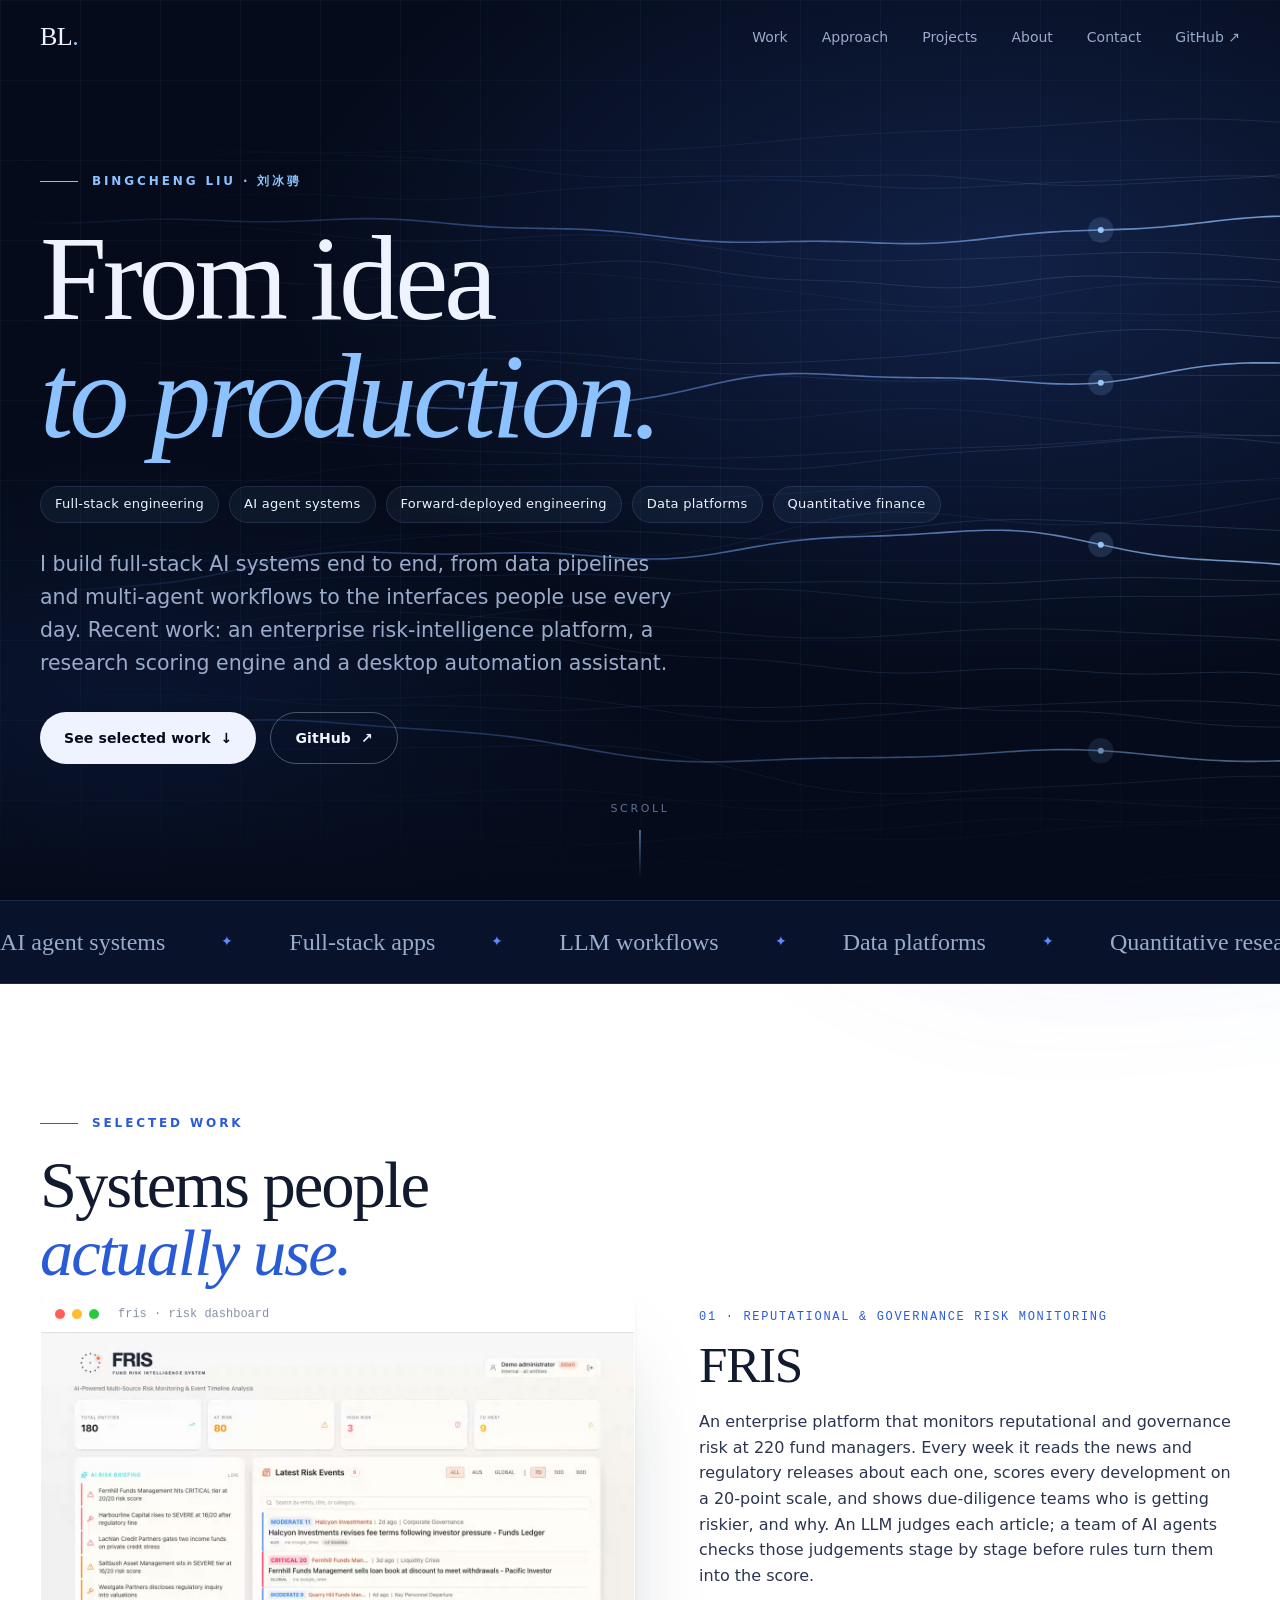
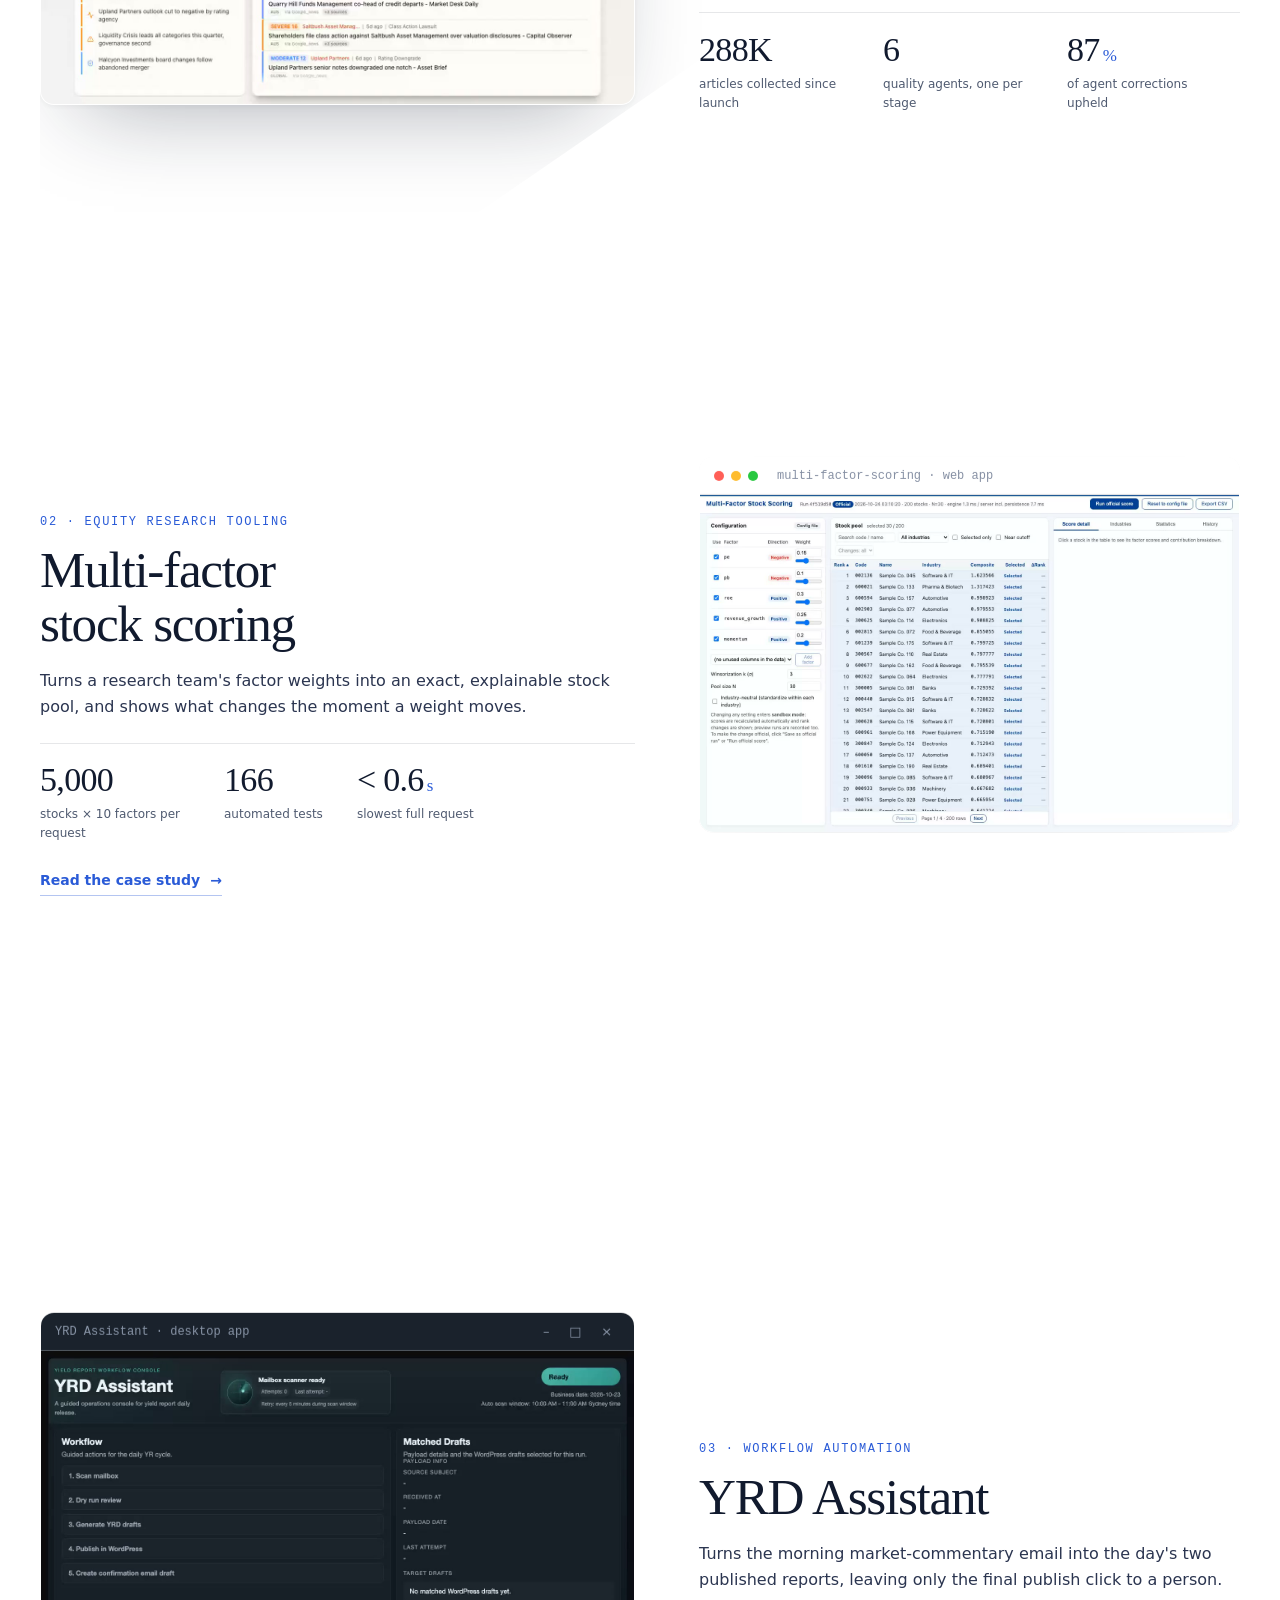
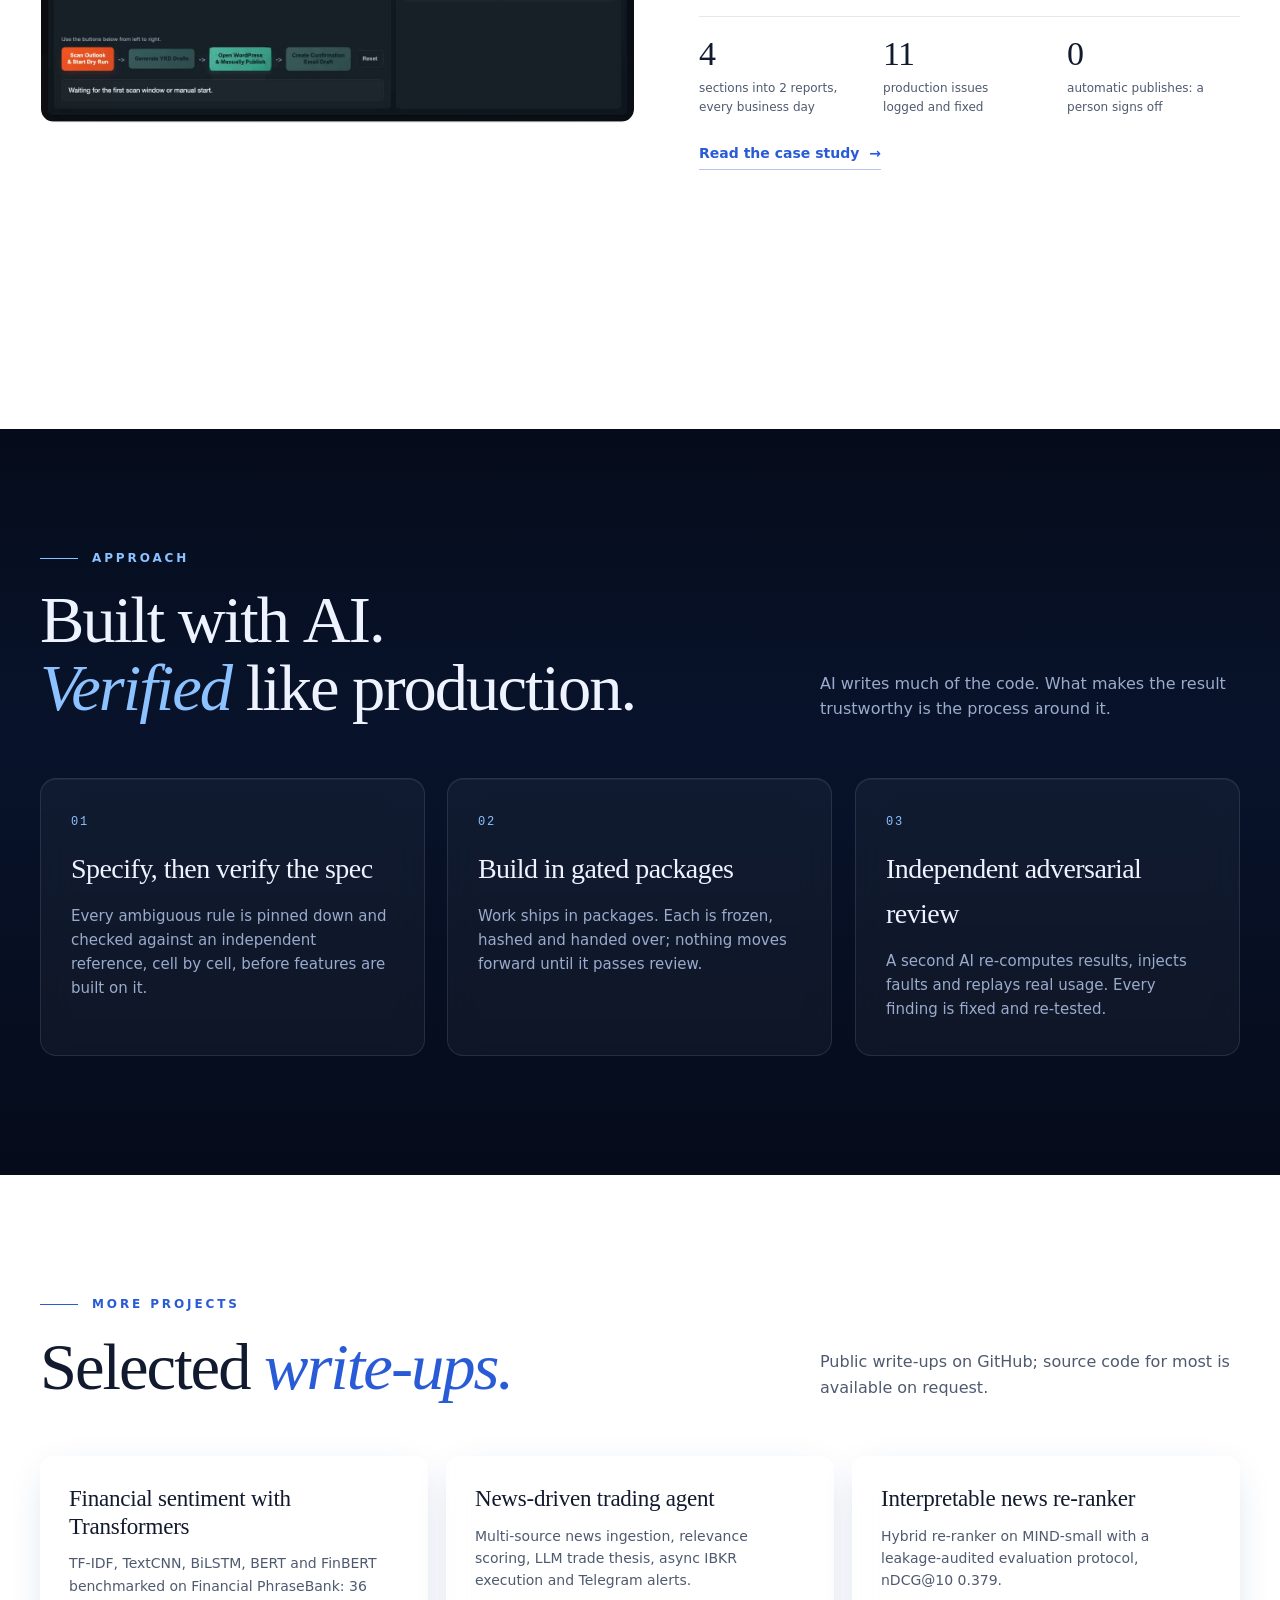
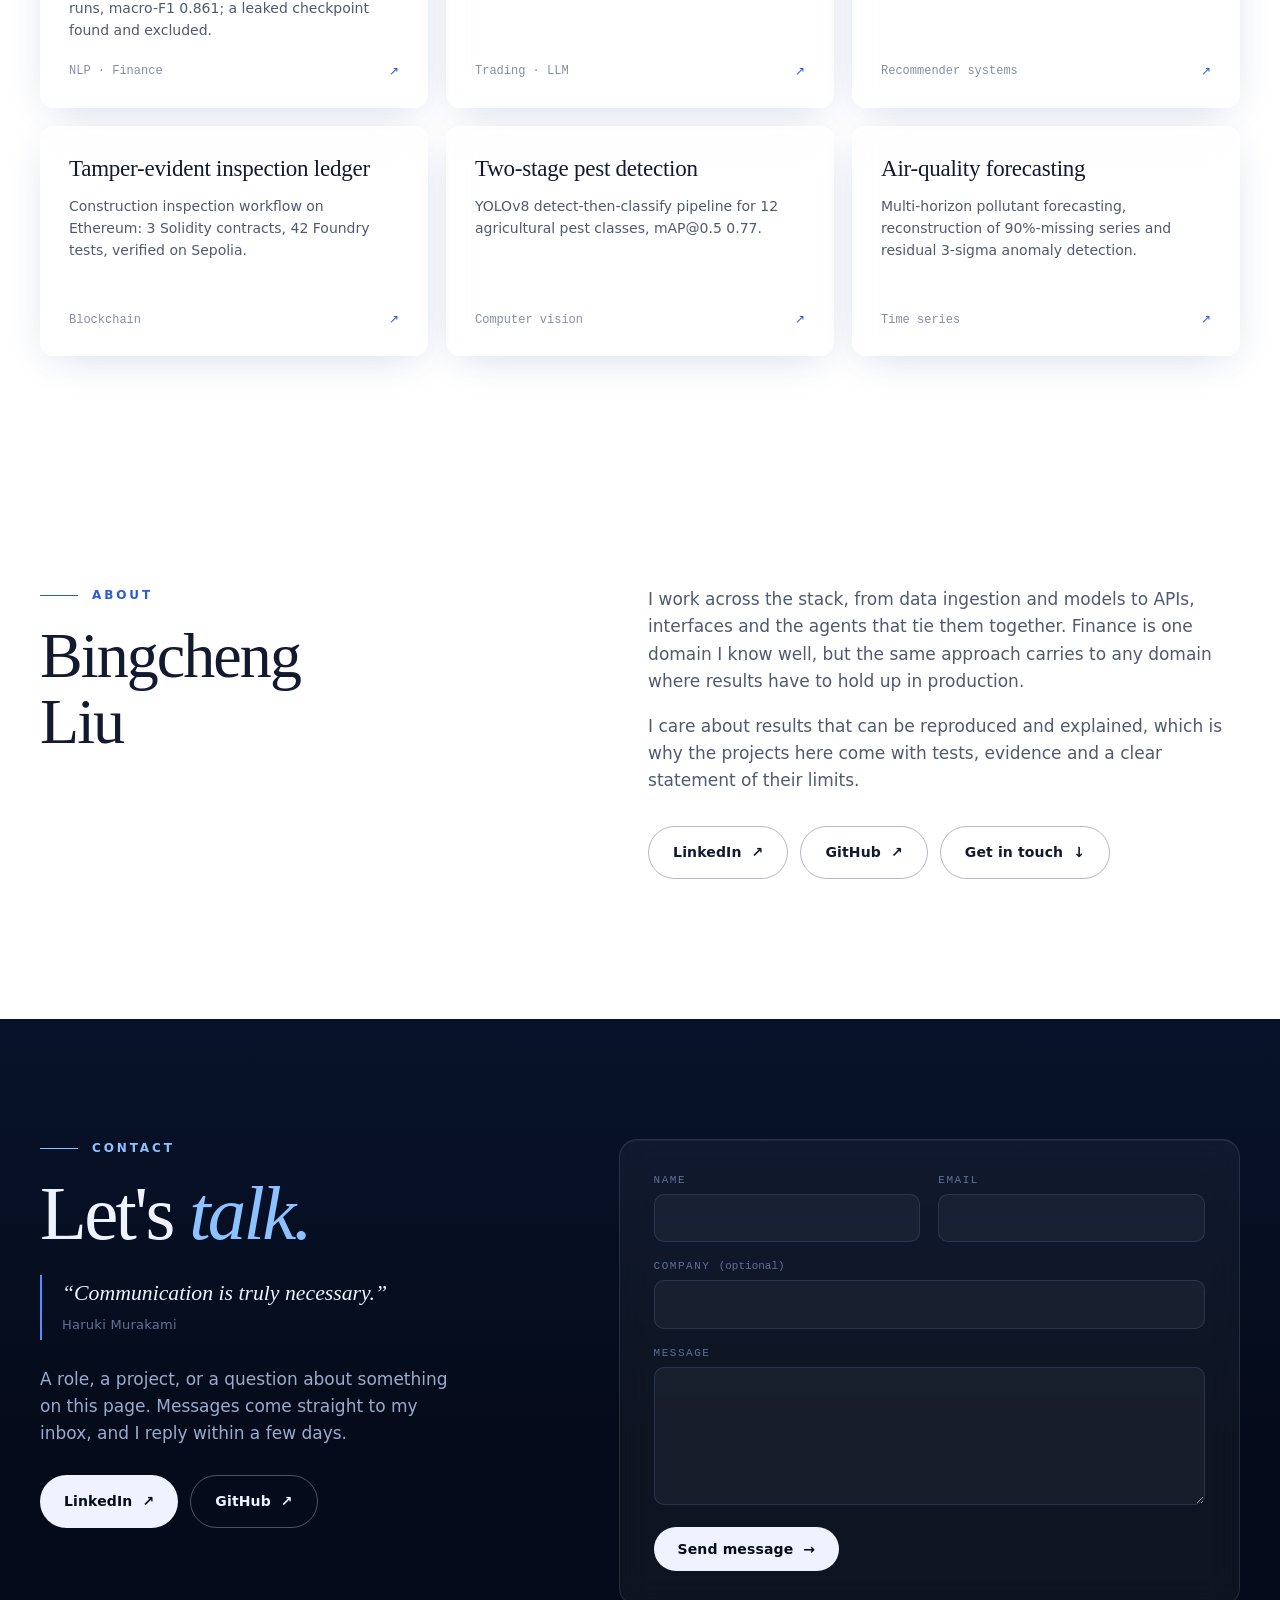
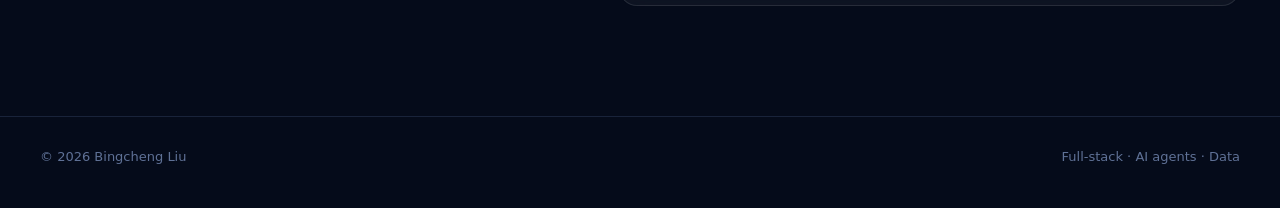
==== index.html @ 4f7b7498 "Quote: English only, attributed to Haruki Murakami" ====
<!doctype html>
<html lang="en">
<head>
<meta charset="utf-8">
<meta name="viewport" content="width=device-width,initial-scale=1">
<title>Bingcheng Liu — Full-stack AI & Agent Systems</title>
<meta name="description" content="Bingcheng Liu takes ideas to production: full-stack products, AI agent systems, data platforms and quantitative tools. Selected work, with real product walkthroughs.">
<link rel="icon" href="/favicon.svg" type="image/svg+xml">
<meta name="theme-color" content="#050b1a">
<meta property="og:title" content="Bingcheng Liu — Full-stack AI & Agent Systems">
<meta property="og:description" content="Full-stack, AI agent and data projects taken to production, with real product walkthroughs.">
<meta property="og:image" content="/assets/multifactor/poster.jpg?v=2">
<link rel="stylesheet" href="/assets/site.css?v=20261025a">
</head>
<body>
<a class="skip" href="#main">Skip to content</a>

<header class="nav theme-dark" id="nav">
  <div class="nav-in">
    <a class="brand" href="/" aria-label="Bingcheng Liu home">BL<span>.</span></a>
    <nav class="nav-links" aria-label="Main navigation">
      <a href="#work">Work</a>
      <a href="#approach" class="hide-s">Approach</a>
      <a href="#more">Projects</a>
      <a href="#about" class="hide-s">About</a>
      <a href="#contact">Contact</a>
      <a href="https://github.com/bensonliu-sudo" class="hide-s">GitHub ↗</a>
    </nav>
  </div>
</header>

<main id="main">
  <section class="hero theme-dark" aria-labelledby="hero-title">
    <canvas id="flow" aria-hidden="true"></canvas>
    <div class="hero-in">
      <div class="eyebrow">Bingcheng Liu · 刘冰骋</div>
      <h1 id="hero-title"><span class="w" style="animation-delay:.05s">From</span> <span class="w" style="animation-delay:.17s">idea</span><br><span class="w accent" style="animation-delay:.32s">to</span> <span class="w accent" style="animation-delay:.44s">production.</span></h1>
      <ul class="roles" aria-label="Focus areas"><li>Full-stack engineering</li><li>AI agent systems</li><li>Forward-deployed engineering</li><li>Data platforms</li><li>Quantitative finance</li></ul>
      <p class="lede">I build full-stack AI systems end to end, from data pipelines and multi-agent workflows to the interfaces people use every day. Recent work: an enterprise risk-intelligence platform, a research scoring engine and a desktop automation assistant.</p>
      <div class="cta">
        <a class="btn solid" href="#work">See selected work <span aria-hidden="true">↓</span></a>
        <a class="btn ghost" href="https://github.com/bensonliu-sudo">GitHub <span aria-hidden="true">↗</span></a>
      </div>
    </div>
    <div class="scroll-cue" aria-hidden="true">Scroll<i></i></div>
  </section>

  <div class="marquee theme-dark" aria-hidden="true"><div class="marquee-track">
    <span>AI agent systems</span><span>Full-stack apps</span><span>LLM workflows</span><span>Data platforms</span><span>Quantitative research</span><span>Trading systems</span><span>Python · FastAPI · SQL</span><span>Machine learning & NLP</span><span>Computer vision</span><span>Smart contracts</span>
    <span>AI agent systems</span><span>Full-stack apps</span><span>LLM workflows</span><span>Data platforms</span><span>Quantitative research</span><span>Trading systems</span><span>Python · FastAPI · SQL</span><span>Machine learning & NLP</span><span>Computer vision</span><span>Smart contracts</span>
  </div></div>

  <section id="work" aria-labelledby="work-title">
    <div class="wrap">
      <div class="sec-head">
        <div class="rv"><div class="eyebrow">Selected work</div><h2 id="work-title">Systems people<br><em>actually use.</em></h2></div>
      </div>

      <div class="prows">
        <article class="prow">
          <a class="frame rv" href="/work/fris" aria-label="FRIS case study">
            <div class="frame-bar" aria-hidden="true"><i></i><i></i><i></i><span>fris · risk dashboard</span></div>
            <video data-auto src="/assets/fris/demo.mp4?v=2" poster="/assets/fris/poster.jpg?v=2" muted loop playsinline preload="auto" aria-label="Screen recording of the FRIS risk intelligence platform on synthetic data"></video>
          </a>
          <div class="proj">
            <div class="proj-num rv">01 · REPUTATIONAL &amp; GOVERNANCE RISK MONITORING</div>
            <h3 class="rv d1">FRIS</h3>
            <p class="lead rv d2">An enterprise platform that monitors reputational and governance risk at 220 fund managers. Every week it reads the news and regulatory releases about each one, scores every development on a 20-point scale, and shows due-diligence teams who is getting riskier, and why. An LLM judges each article; a team of AI agents checks those judgements stage by stage before rules turn them into the score.</p>
            <div class="mini rv d2">
              <div><b>288K</b><span>articles collected since launch</span></div>
              <div><b data-count="6">6</b><span>quality agents, one per stage</span></div>
              <div><b>87<small>%</small></b><span>of agent corrections upheld</span></div>
            </div>
            <div class="tags rv d3"><span class="tag">Multi-agent</span><span class="tag">LangGraph</span><span class="tag">Python</span><span class="tag">FastAPI</span><span class="tag">PostgreSQL</span><span class="tag">Next.js</span></div>
            <a class="more-link rv d4" href="/work/fris">Read the case study <span aria-hidden="true">→</span></a>
          </div>
        </article>

        <article class="prow flip">
          <a class="frame rv" href="/work/multifactor-scoring" aria-label="Multi-factor stock scoring case study">
            <div class="frame-bar" aria-hidden="true"><i></i><i></i><i></i><span>multi-factor-scoring · web app</span></div>
            <video data-auto src="/assets/multifactor/demo.mp4?v=2" poster="/assets/multifactor/poster.jpg?v=2" muted loop playsinline preload="auto" aria-label="Screen recording of the multi-factor scoring tool"></video>
          </a>
          <div class="proj">
            <div class="proj-num rv">02 · EQUITY RESEARCH TOOLING</div>
            <h3 class="rv d1">Multi-factor<br>stock scoring</h3>
            <p class="lead rv d2">Turns a research team's factor weights into an exact, explainable stock pool, and shows what changes the moment a weight moves.</p>
            <div class="mini rv d2">
              <div><b data-count="5000" data-sep="1">5,000</b><span>stocks × 10 factors per request</span></div>
              <div><b data-count="166">166</b><span>automated tests</span></div>
              <div><b>&lt; 0.6<small>s</small></b><span>slowest full request</span></div>
            </div>
            <div class="tags rv d3"><span class="tag">Python</span><span class="tag">FastAPI</span><span class="tag">NumPy</span><span class="tag">SQLite</span><span class="tag">Vanilla JS</span></div>
            <a class="more-link rv d4" href="/work/multifactor-scoring">Read the case study <span aria-hidden="true">→</span></a>
          </div>
        </article>

        <article class="prow">
          <a class="frame win rv" href="/work/yrd-assistant" aria-label="YRD Assistant case study">
            <div class="frame-bar" aria-hidden="true"><span>YRD Assistant · desktop app</span><em>– □ ×</em></div>
            <video data-auto src="/assets/yrd/demo.mp4?v=2" poster="/assets/yrd/poster.jpg?v=2" muted loop playsinline preload="auto" aria-label="Screen recording of the YRD Assistant desktop app"></video>
          </a>
          <div class="proj">
            <div class="proj-num rv">03 · WORKFLOW AUTOMATION</div>
            <h3 class="rv d1">YRD Assistant</h3>
            <p class="lead rv d2">Turns the morning market-commentary email into the day's two published reports, leaving only the final publish click to a person.</p>
            <div class="mini rv d2">
              <div><b data-count="4">4</b><span>sections into 2 reports, every business day</span></div>
              <div><b data-count="11">11</b><span>production issues logged and fixed</span></div>
              <div><b data-count="0">0</b><span>automatic publishes: a person signs off</span></div>
            </div>
            <div class="tags rv d3"><span class="tag">Node.js</span><span class="tag">Electron</span><span class="tag">Python</span><span class="tag">Outlook COM</span><span class="tag">WordPress REST</span></div>
            <a class="more-link rv d4" href="/work/yrd-assistant">Read the case study <span aria-hidden="true">→</span></a>
          </div>
        </article>
      </div>
    </div>
  </section>

  <section id="approach" class="theme-dark" aria-labelledby="approach-title">
    <div class="wrap">
      <div class="sec-head">
        <div class="rv"><div class="eyebrow">Approach</div><h2 id="approach-title">Built with AI.<br><em>Verified</em> like production.</h2></div>
        <p class="rv d1">AI writes much of the code. What makes the result trustworthy is the process around it.</p>
      </div>
      <div class="steps">
        <article class="step rv"><div class="n">01</div><h3>Specify, then verify the spec</h3><p>Every ambiguous rule is pinned down and checked against an independent reference, cell by cell, before features are built on it.</p></article>
        <article class="step rv d1"><div class="n">02</div><h3>Build in gated packages</h3><p>Work ships in packages. Each is frozen, hashed and handed over; nothing moves forward until it passes review.</p></article>
        <article class="step rv d2"><div class="n">03</div><h3>Independent adversarial review</h3><p>A second AI re-computes results, injects faults and replays real usage. Every finding is fixed and re-tested.</p></article>
      </div>
    </div>
  </section>

  <section id="more" aria-labelledby="more-title">
    <div class="wrap">
      <div class="sec-head">
        <div class="rv"><div class="eyebrow">More projects</div><h2 id="more-title">Selected <em>write-ups.</em></h2></div>
        <p class="rv d1">Public write-ups on GitHub; source code for most is available on request.</p>
      </div>
      <div class="grid">
        <a class="card rv" href="https://github.com/bensonliu-sudo/financial-sentiment-transformers"><div><h3>Financial sentiment with Transformers</h3><p>TF-IDF, TextCNN, BiLSTM, BERT and FinBERT benchmarked on Financial PhraseBank: 36 runs, macro-F1 0.861; a leaked checkpoint found and excluded.</p></div><div class="meta"><span>NLP · Finance</span><i aria-hidden="true">↗</i></div></a>
        <a class="card rv d1" href="https://github.com/bensonliu-sudo/ai-automated-trading-system"><div><h3>News-driven trading agent</h3><p>Multi-source news ingestion, relevance scoring, LLM trade thesis, async IBKR execution and Telegram alerts.</p></div><div class="meta"><span>Trading · LLM</span><i aria-hidden="true">↗</i></div></a>
        <a class="card rv d2" href="https://github.com/bensonliu-sudo/news-recommender-mind"><div><h3>Interpretable news re-ranker</h3><p>Hybrid re-ranker on MIND-small with a leakage-audited evaluation protocol, nDCG@10 0.379.</p></div><div class="meta"><span>Recommender systems</span><i aria-hidden="true">↗</i></div></a>
        <a class="card rv" href="https://github.com/bensonliu-sudo/construction-inspection-ledger"><div><h3>Tamper-evident inspection ledger</h3><p>Construction inspection workflow on Ethereum: 3 Solidity contracts, 42 Foundry tests, verified on Sepolia.</p></div><div class="meta"><span>Blockchain</span><i aria-hidden="true">↗</i></div></a>
        <a class="card rv d1" href="https://github.com/bensonliu-sudo/pest-detection-yolov8"><div><h3>Two-stage pest detection</h3><p>YOLOv8 detect-then-classify pipeline for 12 agricultural pest classes, mAP@0.5 0.77.</p></div><div class="meta"><span>Computer vision</span><i aria-hidden="true">↗</i></div></a>
        <a class="card rv d2" href="https://github.com/bensonliu-sudo/air-quality-forecasting"><div><h3>Air-quality forecasting</h3><p>Multi-horizon pollutant forecasting, reconstruction of 90%-missing series and residual 3-sigma anomaly detection.</p></div><div class="meta"><span>Time series</span><i aria-hidden="true">↗</i></div></a>
      </div>
    </div>
  </section>

  <section id="about" aria-labelledby="about-title">
    <div class="wrap about">
      <div class="rv"><div class="eyebrow">About</div><h2 id="about-title">Bingcheng<br>Liu</h2></div>
      <div class="rv d1">
        <p>I work across the stack, from data ingestion and models to APIs, interfaces and the agents that tie them together. Finance is one domain I know well, but the same approach carries to any domain where results have to hold up in production.</p>
        <p>I care about results that can be reproduced and explained, which is why the projects here come with tests, evidence and a clear statement of their limits.</p>
        <div class="actions"><a class="btn ghost" href="https://www.linkedin.com/in/bingcheng-liu-930a29385">LinkedIn <span aria-hidden="true">↗</span></a><a class="btn ghost" href="https://github.com/bensonliu-sudo">GitHub <span aria-hidden="true">↗</span></a><a class="btn ghost" href="#contact">Get in touch <span aria-hidden="true">↓</span></a></div>
      </div>
    </div>
  </section>

  <section id="contact" class="theme-dark" aria-labelledby="contact-title">
    <div class="wrap contact">
      <div class="rv">
        <div class="eyebrow">Contact</div>
        <h2 id="contact-title">Let's <em>talk.</em></h2>
        <figure class="quote">
          <blockquote><p>“Communication is truly necessary.”</p></blockquote>
          <figcaption>Haruki Murakami</figcaption>
        </figure>
        <p>A role, a project, or a question about something on this page. Messages come straight to my inbox, and I reply within a few days.</p>
        <div class="actions"><a class="btn solid" href="https://www.linkedin.com/in/bingcheng-liu-930a29385">LinkedIn <span aria-hidden="true">↗</span></a><a class="btn ghost" href="https://github.com/bensonliu-sudo">GitHub <span aria-hidden="true">↗</span></a></div>
      </div>
      <form class="contact-form rv d1" id="contact-form" novalidate>
        <div class="field-row">
          <label><span>Name</span><input name="name" autocomplete="name" required maxlength="100"></label>
          <label><span>Email</span><input name="email" type="email" autocomplete="email" required maxlength="200"></label>
        </div>
        <label><span>Company <i>(optional)</i></span><input name="company" autocomplete="organization" maxlength="120"></label>
        <label><span>Message</span><textarea name="message" rows="5" required maxlength="4000"></textarea></label>
        <input type="checkbox" name="botcheck" class="hp" tabindex="-1" autocomplete="off" aria-hidden="true">
        <div class="form-foot">
          <button class="btn solid" type="submit">Send message <span aria-hidden="true">→</span></button>
          <p class="form-status" role="status" aria-live="polite"></p>
        </div>
      </form>
    </div>
  </section>
</main>

<footer class="theme-dark"><div class="foot"><span>© 2026 Bingcheng Liu</span><span>Full-stack · AI agents · Data</span></div></footer>

<script src="/assets/site.js?v=20261025a"></script>
</body>
</html>
---- assets/site.css ----
:root{
  /* sky-blue theme (default): pairs with the navy bands; a soft glow keeps it from looking flat */
  --bg:#c3e1f7;--bg2:#add4f3;--panel:#ffffff;--ink:#111a2e;--text-2:#2b3550;--muted:#4f5a70;--faint:#858fa3;
  --line:rgba(17,26,46,.15);--line-strong:rgba(42,91,215,.45);--accent:#2a5bd7;--accent-2:#5b8cff;
  --card:rgba(255,255,255,.55);--card-hover:rgba(255,255,255,.85);--frame-bg:#ffffff;--frame-bar:#bcdcf5;
  --frame-shadow:0 40px 90px -42px rgba(17,26,46,.38),0 2px 6px rgba(17,26,46,.05);--nav-bg:rgba(195,225,247,.86);
  --serif:"Iowan Old Style","Palatino Linotype",Palatino,"Book Antiqua",Georgia,serif;
  --sans:ui-sans-serif,system-ui,-apple-system,BlinkMacSystemFont,"Segoe UI",Roboto,"Helvetica Neue",Arial,sans-serif;
  --mono:ui-monospace,"SF Mono",Menlo,Consolas,monospace;
  --wrap:min(1200px,calc(100% - 64px));
}
/* dark bands: hero, marquee, approach, case-study header, footer, and the nav while it sits over them */
.theme-dark{
  --bg:#050b1a;--bg2:#08132b;--panel:rgba(16,32,68,.55);--ink:#eef3ff;--text-2:#c9d5ee;--muted:#9aabcc;--faint:#5f7196;
  --line:rgba(150,185,255,.14);--line-strong:rgba(140,194,255,.45);--accent:#8cc2ff;--accent-2:#5b8cff;
  --card:rgba(12,24,52,.5);--card-hover:rgba(16,32,68,.75);--frame-bg:#0b1631;--frame-bar:#0e1b3a;
  --frame-shadow:0 40px 120px -30px rgba(40,100,255,.45),0 0 0 1px rgba(255,255,255,.03) inset;--nav-bg:rgba(5,11,26,.72);
  color:var(--ink);
}
section.theme-dark,footer.theme-dark{background-color:var(--bg)}
*{box-sizing:border-box}
html{scroll-behavior:smooth;-webkit-text-size-adjust:100%}
body{margin:0;background:radial-gradient(1100px 700px at 88% 8%,rgba(255,255,255,.7),transparent 62%),radial-gradient(900px 700px at 0% 70%,rgba(90,170,235,.22),transparent 60%),linear-gradient(180deg,#ddeffc 0%,#add4f3 100%) fixed,var(--bg);color:var(--ink);font-family:var(--sans);line-height:1.6;-webkit-font-smoothing:antialiased;overflow-x:hidden}
a{color:inherit;text-decoration:none}
a:focus-visible,button:focus-visible{outline:2px solid var(--accent);outline-offset:4px;border-radius:4px}
img,video{display:block;max-width:100%}
.skip{position:absolute;top:-100px;left:20px;background:var(--ink);color:var(--bg);padding:8px 12px;z-index:100}.skip:focus{top:10px}

/* ---------- nav ---------- */
.nav{position:fixed;inset:0 0 auto 0;z-index:50;color:var(--ink);transition:background .4s,border-color .4s,color .4s;border-bottom:1px solid transparent}
.nav.scrolled{background:var(--nav-bg);backdrop-filter:blur(14px);-webkit-backdrop-filter:blur(14px);border-color:var(--line)}
.nav-in{width:var(--wrap);margin:auto;display:flex;align-items:center;justify-content:space-between;height:74px}
.brand{font-family:var(--serif);font-size:26px;letter-spacing:-.02em}.brand span{color:var(--accent)}
.nav-links{display:flex;gap:34px;font-size:14px;color:var(--muted)}
.nav-links a{position:relative;transition:color .25s}.nav-links a:hover{color:var(--ink)}
.nav-links a::after{content:"";position:absolute;left:0;right:0;bottom:-6px;height:1px;background:var(--accent);transform:scaleX(0);transform-origin:left;transition:transform .35s}
.nav-links a:hover::after{transform:scaleX(1)}

/* ---------- hero ---------- */
.hero{position:relative;min-height:100vh;min-height:100svh;display:flex;align-items:center;overflow:hidden;
  background:radial-gradient(1200px 700px at 78% 30%,rgba(60,110,230,.22),transparent 60%),radial-gradient(900px 600px at 10% 90%,rgba(40,90,200,.16),transparent 60%),var(--bg)}
#flow{position:absolute;inset:0;width:100%;height:100%}
.hero::after{content:"";position:absolute;inset:auto 0 0 0;height:220px;background:linear-gradient(to bottom,transparent,var(--bg));pointer-events:none}
.hero-in{position:relative;z-index:2;width:var(--wrap);margin:auto;padding:140px 0 120px}
.eyebrow{font-size:12px;letter-spacing:.24em;text-transform:uppercase;color:var(--accent);font-weight:600;display:flex;align-items:center;gap:14px}
.eyebrow::before{content:"";width:38px;height:1px;background:var(--accent)}
.hero h1{font-family:var(--serif);font-weight:400;font-size:clamp(58px,9.4vw,138px);line-height:.98;letter-spacing:-.035em;margin:34px 0 34px}
.hero h1 .w{display:inline-block;opacity:0;transform:translateY(.42em);animation:rise 1.1s cubic-bezier(.2,.75,.2,1) forwards}
.hero h1 .accent{color:var(--accent);font-style:italic}
@keyframes rise{to{opacity:1;transform:none}}
.roles{list-style:none;padding:0;margin:-6px 0 30px;display:flex;flex-wrap:wrap;gap:10px;opacity:0;animation:fade 1.2s .7s forwards}
.roles li{font-size:13px;letter-spacing:.02em;color:var(--ink);border:1px solid var(--line);background:rgba(140,194,255,.06);padding:7px 14px;border-radius:999px}
.lede{max-width:640px;font-size:clamp(17px,1.6vw,21px);color:var(--muted);opacity:0;animation:fade 1.2s .9s forwards}
@keyframes fade{to{opacity:1}}
.cta{display:flex;gap:14px;margin-top:40px;opacity:0;animation:fade 1.2s 1.15s forwards;flex-wrap:wrap}
.btn{display:inline-flex;align-items:center;gap:10px;padding:14px 24px;border-radius:999px;font-size:14px;font-weight:600;letter-spacing:.01em;transition:transform .25s,background .25s,color .25s,border-color .25s}
.btn.solid{background:var(--ink);color:var(--bg)}.btn.solid:hover{background:var(--accent);transform:translateY(-2px)}
.btn.ghost{border:1px solid color-mix(in srgb,var(--ink) 30%,transparent)}a.btn.ghost:hover{border-color:var(--accent);color:var(--accent);transform:translateY(-2px)}
.btn.muted{border:1px dashed color-mix(in srgb,var(--ink) 24%,transparent);color:var(--muted);cursor:default}
.scroll-cue{position:absolute;z-index:2;left:50%;bottom:34px;transform:translateX(-50%);font-size:11px;letter-spacing:.24em;color:var(--faint);text-transform:uppercase;display:flex;flex-direction:column;align-items:center;gap:12px}
.scroll-cue i{width:1px;height:48px;background:linear-gradient(var(--accent),transparent);animation:cue 2.2s infinite}
@keyframes cue{0%{transform:scaleY(0);transform-origin:top}50%{transform:scaleY(1);transform-origin:top}51%{transform-origin:bottom}100%{transform:scaleY(0);transform-origin:bottom}}

/* ---------- marquee ---------- */
.marquee{border-block:1px solid var(--line);overflow:hidden;white-space:nowrap;padding:22px 0;background:var(--bg2)}
.marquee-track{display:inline-flex;gap:56px;animation:scroll 42s linear infinite;font-family:var(--serif);font-size:24px;color:var(--muted)}
.marquee-track span::after{content:"✦";margin-left:56px;color:var(--accent-2);font-size:14px;vertical-align:4px}
@keyframes scroll{to{transform:translateX(-50%)}}

/* ---------- sections ---------- */
section{position:relative}
.wrap{width:var(--wrap);margin:auto}
.sec-head{display:flex;justify-content:space-between;align-items:flex-end;gap:30px;margin-bottom:56px}
.sec-head h2{font-family:var(--serif);font-weight:400;font-size:clamp(40px,5.2vw,72px);line-height:1.02;letter-spacing:-.03em;margin:18px 0 0}
.sec-head h2 em{color:var(--accent)}
.sec-head p{max-width:420px;color:var(--muted);margin:0}
.rv{opacity:0;transform:translateY(34px);transition:opacity 1s cubic-bezier(.2,.75,.2,1),transform 1s cubic-bezier(.2,.75,.2,1)}
.rv.in{opacity:1;transform:none}
.d1{transition-delay:.08s}.d2{transition-delay:.16s}.d3{transition-delay:.24s}.d4{transition-delay:.32s}

/* featured */
#work{padding:150px 0 110px}
.feature{display:grid;grid-template-columns:minmax(0,1.05fr) minmax(0,1fr);gap:64px;align-items:center}
.frame{border-radius:14px;overflow:hidden;background:var(--frame-bg);border:1px solid var(--line);box-shadow:var(--frame-shadow);transform:perspective(1600px) rotateY(-6deg) rotateX(2deg);transition:transform .9s cubic-bezier(.2,.75,.2,1),opacity 1s,translate 1s}
.frame.rv{opacity:0;translate:0 34px}.frame.rv.in{opacity:1;translate:0 0}
.frame:hover{transform:perspective(1600px) rotateY(0) rotateX(0)}
.frame-bar{display:flex;align-items:center;gap:7px;padding:11px 14px;background:var(--frame-bar);border-bottom:1px solid var(--line)}
.frame-bar i{width:10px;height:10px;border-radius:50%}.frame-bar i:nth-child(1){background:#ff5f57}.frame-bar i:nth-child(2){background:#febc2e}.frame-bar i:nth-child(3){background:#28c840}
.frame-bar span{margin-left:12px;font:12px var(--mono);color:var(--faint)}
.frame video{width:100%;aspect-ratio:16/10;object-fit:cover;background:var(--frame-bg)}
.proj-num{font:12px var(--mono);color:var(--accent);letter-spacing:.14em}
.proj h3{font-family:var(--serif);font-weight:400;font-size:clamp(36px,4vw,56px);line-height:1.04;letter-spacing:-.025em;margin:16px 0 22px}
.proj p{color:var(--muted);font-size:16px;margin:0 0 16px}
.feats{list-style:none;padding:0;margin:26px 0;display:grid;gap:14px}
.feats li{display:grid;grid-template-columns:22px 1fr;gap:10px;font-size:15px;color:var(--text-2)}
.feats li::before{content:"";width:8px;height:8px;margin-top:9px;border-radius:50%;background:var(--accent);box-shadow:0 0 12px var(--accent)}
.feats b{color:var(--ink);font-weight:600}
.tags{display:flex;flex-wrap:wrap;gap:8px;margin:22px 0 30px}
.tag{font:12px var(--mono);padding:6px 11px;border:1px solid var(--line);border-radius:999px;color:var(--muted)}
.proj .scope{font-size:13px;color:var(--faint);border-left:2px solid var(--accent-2);padding-left:14px}
.actions{display:flex;gap:12px;flex-wrap:wrap}

.stats{display:grid;grid-template-columns:repeat(4,1fr);margin-top:90px;border-top:1px solid var(--line)}
.stat{padding:34px 26px 10px 0}
.stat+.stat{padding-left:26px;border-left:1px solid var(--line)}
.stat b{display:block;font-family:var(--serif);font-weight:400;font-size:clamp(40px,4.6vw,64px);line-height:1;letter-spacing:-.03em}
.stat b small{font-size:.5em;color:var(--accent);margin-left:4px}
.stat > span{display:block;margin-top:14px;color:var(--muted);font-size:14px;max-width:230px}

.gallery{display:grid;grid-template-columns:repeat(4,1fr);gap:18px;margin:70px 0 0;padding:0}
.shot{position:relative;margin:0;border-radius:10px;overflow:hidden;border:1px solid var(--line);background:var(--frame-bg);box-shadow:var(--frame-shadow)}
.shot img{aspect-ratio:16/10;object-fit:cover;object-position:top left;transition:transform 1.2s cubic-bezier(.2,.75,.2,1),filter .6s;filter:saturate(.95)}
.shot:hover img{transform:scale(1.06);filter:none}
.shot figcaption{position:absolute;inset:auto 0 0 0;padding:28px 14px 12px;font-size:13px;color:#fff;background:linear-gradient(transparent,rgba(5,11,26,.86))}

/* approach */
#approach{padding:120px 0;background:linear-gradient(var(--bg),var(--bg2) 40%,var(--bg))}
.steps{display:grid;grid-template-columns:repeat(3,1fr);gap:22px}
.step{position:relative;padding:36px 30px 34px;border:1px solid var(--line);border-radius:16px;background:var(--panel);overflow:hidden;transition:border-color .4s,transform .4s,opacity 1s}
.step:hover{border-color:var(--line-strong);transform:translateY(-4px)}
.step::before{content:"";position:absolute;inset:-1px;background:radial-gradient(420px 200px at var(--mx,50%) -20%,rgba(91,140,255,.22),transparent 70%);opacity:0;transition:opacity .4s;pointer-events:none}
.step:hover::before{opacity:1}
.step .n{font:12px var(--mono);color:var(--accent);letter-spacing:.14em}
.step h3{font-family:var(--serif);font-weight:400;font-size:28px;letter-spacing:-.02em;margin:18px 0 12px}
.step p{color:var(--muted);font-size:15px;margin:0}

/* more work */
#more{padding:120px 0}
.grid{display:grid;grid-template-columns:repeat(3,1fr);gap:18px}
.card{position:relative;display:flex;flex-direction:column;justify-content:space-between;min-height:230px;padding:28px;border:1px solid var(--line);border-radius:14px;background:var(--card);transition:border-color .35s,transform .35s,background .35s,box-shadow .35s,opacity 1s}
.card:hover{border-color:var(--line-strong);transform:translateY(-4px);background:var(--card-hover);box-shadow:0 22px 44px -28px rgba(17,26,46,.3)}
.card h3{font-family:var(--serif);font-weight:400;font-size:23px;line-height:1.2;letter-spacing:-.01em;margin:0 0 12px}
.card p{color:var(--muted);font-size:14px;margin:0}
.card .meta{display:flex;justify-content:space-between;align-items:center;margin-top:22px;font:12px var(--mono);color:var(--faint)}
.card .meta i{font-style:normal;color:var(--accent);transition:transform .3s}.card:hover .meta i{transform:translate(3px,-3px)}

/* about */
#about{padding:110px 0 140px}
.about{display:grid;grid-template-columns:1fr 1.1fr;gap:70px;align-items:start}
.about h2{font-family:var(--serif);font-weight:400;font-size:clamp(42px,5vw,70px);letter-spacing:-.03em;line-height:1.02;margin:18px 0 0}
.about p{color:var(--muted);font-size:17px;margin:0 0 18px}
.about .btn{margin-top:14px}
footer{border-top:1px solid var(--line)}
.foot{width:var(--wrap);margin:auto;display:flex;justify-content:space-between;padding:30px 0 40px;font-size:13px;color:var(--faint);gap:20px;flex-wrap:wrap}

@media(max-width:980px){
  .feature,.about{grid-template-columns:1fr;gap:44px}
  .frame,.frame:hover{transform:none}
  .stats{grid-template-columns:repeat(2,1fr)}.stat:nth-child(3){padding-left:0;border-left:0}.stat:nth-child(n+3){border-top:1px solid var(--line)}
  .gallery{grid-template-columns:repeat(2,1fr)}
  .steps,.grid{grid-template-columns:1fr 1fr}
  .sec-head{flex-direction:column;align-items:flex-start}
}
@media(max-width:640px){
  :root{--wrap:calc(100% - 32px)}
  .nav-links{gap:18px;font-size:13px}.nav-links .hide-s{display:none}
  .hero-in{padding:120px 0 110px}
  .steps,.grid,.gallery{grid-template-columns:1fr}
  .stat{padding:26px 12px 6px 0}.stat+.stat{padding-left:12px}
  #work{padding:110px 0 80px}#approach,#more{padding:90px 0}
}
@media(prefers-reduced-motion:reduce){
  html{scroll-behavior:auto}
  .hero h1 .w,.roles,.lede,.cta{animation:none;opacity:1;transform:none}
  .rv,.frame.rv{opacity:1;transform:none;translate:none;transition:none}
  .marquee-track,.scroll-cue i{animation:none}
}

/* ---------- project rows (home) ---------- */
.prows{display:grid;gap:130px}
.prow{display:grid;grid-template-columns:minmax(0,1.1fr) minmax(0,1fr);gap:64px;align-items:center}
.prow.flip .frame{order:2;transform:perspective(1600px) rotateY(6deg) rotateX(2deg)}
.prow.flip .frame:hover{transform:perspective(1600px) rotateY(0) rotateX(0)}
.prow .proj p.lead{font-size:17px;color:var(--text-2)}
.mini{display:flex;gap:34px;margin:26px 0 4px;padding-top:22px;border-top:1px solid var(--line)}
.mini b{display:block;font-family:var(--serif);font-weight:400;font-size:34px;line-height:1;letter-spacing:-.02em}
.mini span{display:block;font-size:12px;color:var(--muted);margin-top:8px;max-width:150px}
.more-link{display:inline-flex;align-items:center;gap:10px;font-weight:600;font-size:14px;color:var(--accent);border-bottom:1px solid color-mix(in srgb,var(--accent) 35%,transparent);padding-bottom:4px;transition:gap .3s,border-color .3s}
.more-link:hover{gap:16px;border-color:var(--accent)}
.frame.win .frame-bar{justify-content:space-between;background:#1a222c;border-color:rgba(255,255,255,.06)}
.frame.win .frame-bar span{margin:0}
.frame.win .frame-bar em{font:13px var(--sans);font-style:normal;color:#8a96a8;letter-spacing:.6em}
.frame.win .frame-bar span{color:#8a96a8}
a.frame{display:block}

/* ---------- case study pages ---------- */
.cs-hero{position:relative;padding:150px 0 80px;background:radial-gradient(1000px 520px at 80% 0%,rgba(60,110,230,.2),transparent 60%),var(--bg)}
.back{display:inline-flex;gap:8px;font-size:13px;color:var(--muted);margin-bottom:40px;transition:color .25s,gap .25s}.back:hover{color:var(--ink);gap:12px}
.cs-hero h1{font-family:var(--serif);font-weight:400;font-size:clamp(46px,7vw,104px);line-height:1;letter-spacing:-.035em;margin:26px 0 26px}
.cs-hero h1 em{color:var(--accent)}
.cs-hero .lede{opacity:1;animation:none;max-width:760px}
.cs-meta{display:grid;grid-template-columns:repeat(4,1fr);margin-top:56px;border-top:1px solid var(--line)}
.cs-meta div{padding:20px 20px 0 0}.cs-meta div+div{padding-left:20px;border-left:1px solid var(--line)}
.cs-meta dt{font:11px var(--mono);letter-spacing:.14em;text-transform:uppercase;color:var(--faint)}
.cs-meta dd{margin:8px 0 0;font-size:14px;color:var(--text-2)}
.cs-video{padding:56px 0 40px}
.cs-video .frame{transform:none}
.cs-sec{padding:110px 0 0}
.cs-two{display:grid;grid-template-columns:minmax(0,.8fr) minmax(0,1.2fr);gap:70px}
.cs-sec h2{font-family:var(--serif);font-weight:400;font-size:clamp(34px,4vw,54px);line-height:1.05;letter-spacing:-.03em;margin:16px 0 0}
.cs-sec h2 em{color:var(--accent)}
.prose p{color:var(--muted);font-size:17px;margin:0 0 18px}.prose p b{color:var(--ink);font-weight:600}
.blocks{display:grid;gap:90px;margin-top:60px}
.block{display:grid;grid-template-columns:minmax(0,1.15fr) minmax(0,.85fr);gap:56px;align-items:center}
.block.flip .shot{order:2}
.block .shot img{aspect-ratio:16/10}
.block .k{font:12px var(--mono);color:var(--accent);letter-spacing:.14em}
.block h3{font-family:var(--serif);font-weight:400;font-size:clamp(28px,3vw,38px);letter-spacing:-.02em;line-height:1.1;margin:14px 0 16px}
.block p{color:var(--muted);margin:0 0 12px;font-size:16px}
.block ul{margin:14px 0 0;padding-left:18px;color:var(--text-2);font-size:15px}.block li{margin:6px 0}
.lessons{display:grid;grid-template-columns:repeat(2,1fr);gap:18px;margin-top:50px}
.lesson{padding:28px;border:1px solid var(--line);border-radius:14px;background:var(--card)}
.lesson b{display:block;font-family:var(--serif);font-weight:400;font-size:22px;margin-bottom:8px;color:var(--ink)}
.lesson p{margin:0;color:var(--muted);font-size:15px}
.limits{margin-top:40px;padding:26px 30px;border-left:2px solid var(--accent-2);background:var(--card);border-radius:0 12px 12px 0}
.limits ul{margin:0;padding-left:18px;color:var(--muted)}.limits li{margin:6px 0}
.next{display:block;margin:120px auto 0;padding:70px 0 90px;border-top:1px solid var(--line);transition:background .4s}
.next:hover{background:var(--card)}
.next .eyebrow{margin-bottom:18px}
.next b{font-family:var(--serif);font-weight:400;font-size:clamp(38px,5vw,72px);letter-spacing:-.03em;line-height:1.02}
.next b i{font-style:normal;color:var(--accent);display:inline-block;transition:transform .35s}.next:hover b i{transform:translateX(10px)}

@media(max-width:980px){
  .prow,.block,.cs-two{grid-template-columns:1fr;gap:40px}
  .prow.flip .frame,.block.flip .shot{order:0}
  .prow.flip .frame,.prow.flip .frame:hover{transform:none}
  .cs-meta{grid-template-columns:repeat(2,1fr)}.cs-meta div:nth-child(3){padding-left:0;border-left:0}
  .lessons{grid-template-columns:1fr}
  .prows{gap:100px}
}
@media(max-width:640px){
  .mini{gap:20px}.mini b{font-size:28px}
  .cs-hero{padding:120px 0 50px}.cs-sec{padding-top:80px}
  .cs-meta div{padding:16px 10px 0 0}.cs-meta div+div{padding-left:10px}
}
.mini b small{font-size:.5em;color:var(--accent);margin-left:3px}
.stats-note{margin:14px 0 0;font:12px var(--mono);color:var(--faint);letter-spacing:.04em}
@media(max-width:640px){.stat:nth-child(odd){padding-left:0;border-left:0}}

/* ---------- contact ---------- */
#contact{padding:120px 0 110px;background:linear-gradient(var(--bg2),var(--bg) 60%)}
.contact{display:grid;grid-template-columns:minmax(0,.9fr) minmax(0,1.1fr);gap:70px;align-items:start}
.contact h2{font-family:var(--serif);font-weight:400;font-size:clamp(46px,6vw,88px);letter-spacing:-.035em;line-height:1;margin:18px 0 22px}
.contact h2 em{color:var(--accent)}
.contact p{color:var(--muted);font-size:17px;margin:0 0 28px;max-width:420px}
.contact-form{display:grid;gap:18px;padding:34px;border:1px solid var(--line);border-radius:18px;background:var(--card)}
.field-row{display:grid;grid-template-columns:1fr 1fr;gap:18px}
.contact-form label{display:grid;gap:8px}
.contact-form label span{font:11px var(--mono);letter-spacing:.14em;text-transform:uppercase;color:var(--faint)}
.contact-form label i{font-style:normal;text-transform:none;letter-spacing:0}
.contact-form input,.contact-form textarea{width:100%;font:15px/1.5 var(--sans);color:var(--ink);background:rgba(255,255,255,.04);border:1px solid var(--line);border-radius:10px;padding:12px 14px;transition:border-color .25s,background .25s;resize:vertical}
.contact-form input:focus,.contact-form textarea:focus{outline:none;border-color:var(--accent);background:rgba(255,255,255,.07)}
.contact-form .hp{position:absolute;left:-9999px;width:1px;height:1px;opacity:0}
.form-foot{display:flex;align-items:center;gap:18px;flex-wrap:wrap;margin-top:4px}
.contact-form button{border:0;cursor:pointer;font-family:var(--sans)}
.contact-form button[disabled]{opacity:.6;cursor:default;transform:none}
.form-status{margin:0;font-size:14px;color:var(--muted)}
.form-status.ok{color:#7fe3a8}.form-status.err{color:#ff9b8a}
@media(max-width:980px){.contact{grid-template-columns:1fr;gap:44px}}
@media(max-width:640px){.field-row{grid-template-columns:1fr}.contact-form{padding:24px}#contact{padding:90px 0 80px}}
/* keep last: hide the scroll hint on phones, after the base .scroll-cue rule */
@media(max-width:640px){.scroll-cue{display:none}}

/* ---------- glass theme (2026-10-24): drifting gradient mesh + frosted panels ---------- */
:root{
  --glass:rgba(255,255,255,.42);--glass-strong:rgba(255,255,255,.62);
  --glass-border:rgba(255,255,255,.75);
  --glass-shadow:0 10px 40px -12px rgba(30,70,140,.22),inset 0 1px 0 rgba(255,255,255,.85);
  --card:var(--glass);--card-hover:var(--glass-strong);
}
body{background:linear-gradient(160deg,#eaf4fe 0%,#d6e9fb 45%,#cfe0f7 100%) fixed;isolation:isolate}
body::before,body::after{content:"";position:fixed;z-index:-1;pointer-events:none;border-radius:50%;filter:blur(70px);opacity:.75}
body::before{width:62vw;height:62vw;left:-14vw;top:-10vh;
  background:radial-gradient(circle at 30% 30%,rgba(120,196,255,.85),rgba(120,196,255,0) 65%),radial-gradient(circle at 75% 70%,rgba(142,230,240,.7),rgba(142,230,240,0) 60%);
  animation:drift-a 38s ease-in-out infinite alternate}
body::after{width:58vw;height:58vw;right:-16vw;bottom:-18vh;
  background:radial-gradient(circle at 40% 40%,rgba(160,150,255,.55),rgba(160,150,255,0) 62%),radial-gradient(circle at 70% 30%,rgba(110,170,255,.7),rgba(110,170,255,0) 60%);
  animation:drift-b 46s ease-in-out infinite alternate}
@keyframes drift-a{0%{transform:translate(0,0) scale(1)}50%{transform:translate(18vw,22vh) scale(1.15)}100%{transform:translate(6vw,48vh) scale(.95)}}
@keyframes drift-b{0%{transform:translate(0,0) scale(1)}50%{transform:translate(-20vw,-26vh) scale(1.1)}100%{transform:translate(-8vw,-52vh) scale(1.05)}}

/* frosted panels */
.prow{padding:44px;border-radius:28px;background:var(--glass);border:1px solid var(--glass-border);box-shadow:var(--glass-shadow);
  backdrop-filter:blur(22px) saturate(160%);-webkit-backdrop-filter:blur(22px) saturate(160%)}
.prows{gap:56px}
.prow .frame{transform:none}.prow.flip .frame{transform:none}
.prow .frame:hover{transform:translateY(-4px)}
.card,.lesson,.limits{background:var(--glass);border-color:var(--glass-border);box-shadow:var(--glass-shadow);
  backdrop-filter:blur(18px) saturate(150%);-webkit-backdrop-filter:blur(18px) saturate(150%)}
.card:hover{background:var(--glass-strong)}
.limits{border-left:2px solid var(--accent-2);border-radius:0 18px 18px 0}
.lesson{border-radius:20px}
.frame,.shot{border-color:var(--glass-border)}
.frame-bar{background:rgba(255,255,255,.55);backdrop-filter:blur(12px);-webkit-backdrop-filter:blur(12px)}
.tag{background:rgba(255,255,255,.45);border-color:var(--glass-border)}
.mini{border-top-color:rgba(17,26,46,.1)}
/* floating glass nav once scrolled over light bands */
.nav.scrolled:not(.theme-dark){background:rgba(255,255,255,.45);border-color:var(--glass-border);
  backdrop-filter:blur(20px) saturate(170%);-webkit-backdrop-filter:blur(20px) saturate(170%);box-shadow:0 6px 24px -14px rgba(30,70,140,.35)}
/* dark bands get their own glass */
.theme-dark .step,.theme-dark .contact-form{background:rgba(255,255,255,.04);border-color:rgba(255,255,255,.1);
  backdrop-filter:blur(16px);-webkit-backdrop-filter:blur(16px);box-shadow:inset 0 1px 0 rgba(255,255,255,.06)}
.theme-dark .roles li{backdrop-filter:blur(10px);-webkit-backdrop-filter:blur(10px)}
@media(max-width:640px){.prow{padding:22px;border-radius:22px}.prows{gap:32px}}
@media(prefers-reduced-motion:reduce){body::before,body::after{animation:none}}

/* ---------- motion layer (2026-10-24) ---------- */
.progress{position:fixed;left:0;top:0;height:2px;width:100%;transform-origin:left;transform:scaleX(0);z-index:60;
  background:linear-gradient(90deg,#5b8cff,#5fd3f3,#a58bff)}
.sheen{position:relative;overflow:hidden}
.sheen::after{content:"";position:absolute;inset:0;pointer-events:none;border-radius:inherit;opacity:0;transition:opacity .4s;
  background:radial-gradient(420px circle at var(--sx,50%) var(--sy,50%),rgba(255,255,255,.55),transparent 45%)}
.theme-dark .sheen::after{background:radial-gradient(420px circle at var(--sx,50%) var(--sy,50%),rgba(140,194,255,.14),transparent 45%)}
.sheen:hover::after{opacity:1}
.tilt{transition:transform .5s cubic-bezier(.2,.75,.2,1),box-shadow .5s;transform-style:preserve-3d;will-change:transform}
.split .wd{display:inline-block;opacity:0;transform:translateY(.55em) rotate(2deg);filter:blur(6px);
  transition:opacity .9s cubic-bezier(.2,.75,.2,1),transform .9s cubic-bezier(.2,.75,.2,1),filter .9s}
.split.in .wd{opacity:1;transform:none;filter:none}
.wipe{clip-path:inset(100% 0 0 0 round 14px);transition:clip-path 1.3s cubic-bezier(.65,0,.25,1)}
.wipe.in{clip-path:inset(0 0 0 0 round 14px)}
.magnet{transition:transform .35s cubic-bezier(.2,.75,.2,1)}
@media(prefers-reduced-motion:reduce){
  .split .wd,.wipe{opacity:1;transform:none;filter:none;clip-path:none;transition:none}
  .progress{display:none}
}

/* hero always fits one screen: sizes follow viewport height as well as width */
.hero-in{padding:clamp(92px,13vh,140px) 0 clamp(64px,9vh,120px)}
.hero h1{font-size:min(9.4vw,138px,15.5vh);margin:clamp(14px,3.2vh,34px) 0 clamp(16px,3.4vh,34px)}
.roles{margin:0 0 clamp(14px,2.8vh,30px)}
.lede{font-size:clamp(16px,min(1.6vw,2.5vh),21px)}
.cta{margin-top:clamp(18px,3.6vh,40px)}
.scroll-cue{bottom:clamp(12px,2.5vh,34px)}
@media(max-height:700px){.scroll-cue{display:none}}

/* homepage project rows: no panels, one screen per project, gentle snap (2026-10-24) */
#work{padding:clamp(84px,11vh,112px) 0 0}
#work .sec-head{margin-bottom:clamp(12px,2.5vh,30px)}
#work .sec-head h2{font-size:min(5.2vw,68px,8.2vh)}
.prows{gap:0}
.prow{padding:0;border:0;border-radius:0;background:none;box-shadow:none;backdrop-filter:none;-webkit-backdrop-filter:none;overflow:visible}
.prow::after{display:none}
.prow + .prow{min-height:100svh;padding:clamp(84px,10vh,100px) 0 clamp(24px,4vh,48px)}
.prow:first-child{padding-bottom:clamp(40px,7vh,80px)}
.prow .tags{display:none}
.prow .proj h3{margin:clamp(8px,1.6vh,16px) 0 clamp(10px,2vh,22px)}
.prow .proj p.lead{font-size:clamp(15px,min(1.25vw,2.2vh),17px);margin-bottom:0}
.prow .mini{margin:clamp(14px,2.6vh,26px) 0 clamp(14px,2.6vh,24px);padding-top:clamp(12px,2.2vh,22px)}
.prow .frame{max-height:min(62vh,520px)}
.prow .frame video{max-height:calc(min(62vh,520px) - 40px)}
@media(max-width:980px){.prow + .prow{min-height:auto;padding:60px 0}}

/* case-study walkthrough fits one screen: width capped by viewport height (16:10 video + 40px bar) */
.cs-video .frame{max-width:min(100%,960px,calc((100svh - 190px) * 1.6));margin:0 auto}

/* each homepage project enters differently: FRIS wipes left→right, multi-factor opens from the centre, YRD tilts up */
.wipe.wipe-l{clip-path:inset(0 100% 0 0 round 14px)}
.wipe.wipe-l.in{clip-path:inset(0 0 0 0 round 14px)}
.wipe.wipe-c{clip-path:circle(0% at 50% 50%);transition:clip-path 1.5s cubic-bezier(.65,0,.25,1)}
.wipe.wipe-c.in{clip-path:circle(75% at 50% 50%)}
.wipe.wipe-t{clip-path:none;opacity:0;transform:perspective(1400px) rotateX(28deg) translateY(60px) scale(.94);transform-origin:50% 100%;
  transition:opacity 1.1s cubic-bezier(.2,.75,.2,1),transform 1.3s cubic-bezier(.2,.75,.2,1)}
.wipe.wipe-t.in{opacity:1;transform:none}
/* entrance set v2: FRIS circle, multi-factor opens from the middle, YRD curtain drops from the top */
.wipe.wipe-s{clip-path:inset(0 50% 0 50% round 14px)}
.wipe.wipe-s.in{clip-path:inset(0 0 0 0 round 14px)}
.wipe.wipe-d{clip-path:inset(0 0 100% 0 round 14px)}
.wipe.wipe-d.in{clip-path:inset(0 0 0 0 round 14px)}

/* case-study module images: smaller, image column no wider than the text */
.block{grid-template-columns:minmax(0,1fr) minmax(0,1fr);gap:64px}
.block .shot{max-width:540px;justify-self:center;width:100%}
.block .shot img{aspect-ratio:auto;object-fit:contain;background:#fff}

/* case-study header fits one screen */
.cs-hero{padding:clamp(96px,13vh,150px) 0 clamp(36px,6vh,80px)}
.back{margin-bottom:clamp(14px,3vh,40px)}
.cs-hero h1{font-size:min(6.2vw,92px,10.5vh);margin:clamp(12px,2.4vh,26px) 0 clamp(12px,2.4vh,26px)}
.cs-hero .lede{font-size:clamp(15px,min(1.4vw,2.3vh),19px)}
.cs-meta{margin-top:clamp(18px,3.6vh,56px)}
.cs-meta div{padding-top:clamp(10px,1.8vh,20px)}
.cs-meta dd{font-size:13px}

/* FRIS: venetian blinds, each slat opens from thin to full */
@property --slat{syntax:'<percentage>';inherits:false;initial-value:0%}
.wipe.wipe-v{clip-path:none;--slat:0%;
  -webkit-mask-image:repeating-linear-gradient(to bottom,#000 0 var(--slat),transparent var(--slat) 7.69%);
  mask-image:repeating-linear-gradient(to bottom,#000 0 var(--slat),transparent var(--slat) 7.69%);
  transition:--slat 1.4s cubic-bezier(.65,0,.25,1)}
.wipe.wipe-v.in{--slat:7.7%}
.wipe.wipe-v.done{-webkit-mask-image:none;mask-image:none}
/* case-study walkthrough: focus pull (slight zoom and blur settling into place) */
.wipe.wipe-z{clip-path:none;opacity:0;transform:scale(1.06);filter:blur(14px);
  transition:opacity 1.2s cubic-bezier(.2,.75,.2,1),transform 1.6s cubic-bezier(.2,.75,.2,1),filter 1.4s cubic-bezier(.2,.75,.2,1)}
.wipe.wipe-z.in{opacity:1;transform:none;filter:none}

/* FRIS v3: diagonal sweep from the top-left corner, then a light glint across the surface */
.wipe.wipe-x{position:relative;clip-path:polygon(0 0,0 0,0 0);transition:clip-path 1.5s cubic-bezier(.65,0,.25,1)}
.wipe.wipe-x.in{clip-path:polygon(0 0,200% 0,0 200%)}
.wipe.wipe-x::after{content:"";position:absolute;inset:0;pointer-events:none;z-index:3;
  background:linear-gradient(110deg,transparent 35%,rgba(255,255,255,.6) 50%,transparent 65%);transform:translateX(-120%)}
.wipe.wipe-x.in::after{transform:translateX(120%);transition:transform 1.3s cubic-bezier(.4,0,.2,1) 1.1s}

/* case-study header fills exactly one screen, content centred */
.cs-hero{min-height:100vh;min-height:100svh;display:flex;align-items:center;padding:clamp(84px,11vh,120px) 0 clamp(28px,5vh,60px)}
.cs-hero > .wrap{width:var(--wrap)}
/* very short viewports (e.g. 1080p at 150% scaling, 1366x768 laptops): tighten the first project screen */
@media(max-height:700px){
  #work{padding-top:78px}
  #work .sec-head h2{font-size:min(4.4vw,46px)}
  .prow .proj p.lead{font-size:14px;line-height:1.5}
  .prow .proj h3{font-size:clamp(30px,3.4vw,44px)}
  .prow .mini b{font-size:28px}
}

/* large screens (Windows desktops, 2K/4K, ultrawide): widen the column and scale type so the layout keeps its proportions */
@media(min-width:1800px){
  :root{--wrap:min(1480px,calc(100% - 160px))}
  .nav-links{font-size:15px}
  .hero h1{font-size:min(9.4vw,168px,15.5vh)}
  .lede{font-size:clamp(19px,min(1.3vw,2.6vh),23px);max-width:760px}
  .roles li{font-size:14px}
  #work .sec-head h2{font-size:min(5.2vw,84px,8.2vh)}
  .prow .proj h3{font-size:clamp(48px,3.4vw,68px)}
  .prow .proj p.lead{font-size:19px}
  .prow .mini b{font-size:42px}.prow .mini span{font-size:13px;max-width:180px}
  .more-link{font-size:15px}
  .cs-hero h1{font-size:min(5.6vw,110px,10.5vh)}
  .cs-hero .lede{font-size:clamp(17px,min(1.2vw,2.3vh),21px);max-width:900px}
  .cs-video .frame{max-width:min(100%,1200px,calc((100svh - 190px) * 1.6))}
  .block .shot{max-width:640px}.block p,.prose p{font-size:18px}
}
@media(min-width:2400px){
  :root{--wrap:min(1720px,calc(100% - 200px))}
  .prow .proj p.lead{font-size:21px}
  .prow .mini b{font-size:48px}
  .prow .proj h3{font-size:clamp(56px,3vw,78px)}
  .block .shot{max-width:740px}
}

/* contact quote */
.quote{margin:0 0 26px;padding:4px 0 4px 20px;border-left:2px solid var(--accent-2);max-width:440px}
.quote blockquote{margin:0}
.quote p{margin:0 0 8px;font-family:var(--serif);font-style:italic;font-size:clamp(20px,1.7vw,26px);line-height:1.3;color:var(--ink)}
.quote figcaption{font-size:13px;color:var(--faint);letter-spacing:.02em}
.quote figcaption span{color:var(--muted)}
.quote figcaption i{font-style:normal;opacity:.75}
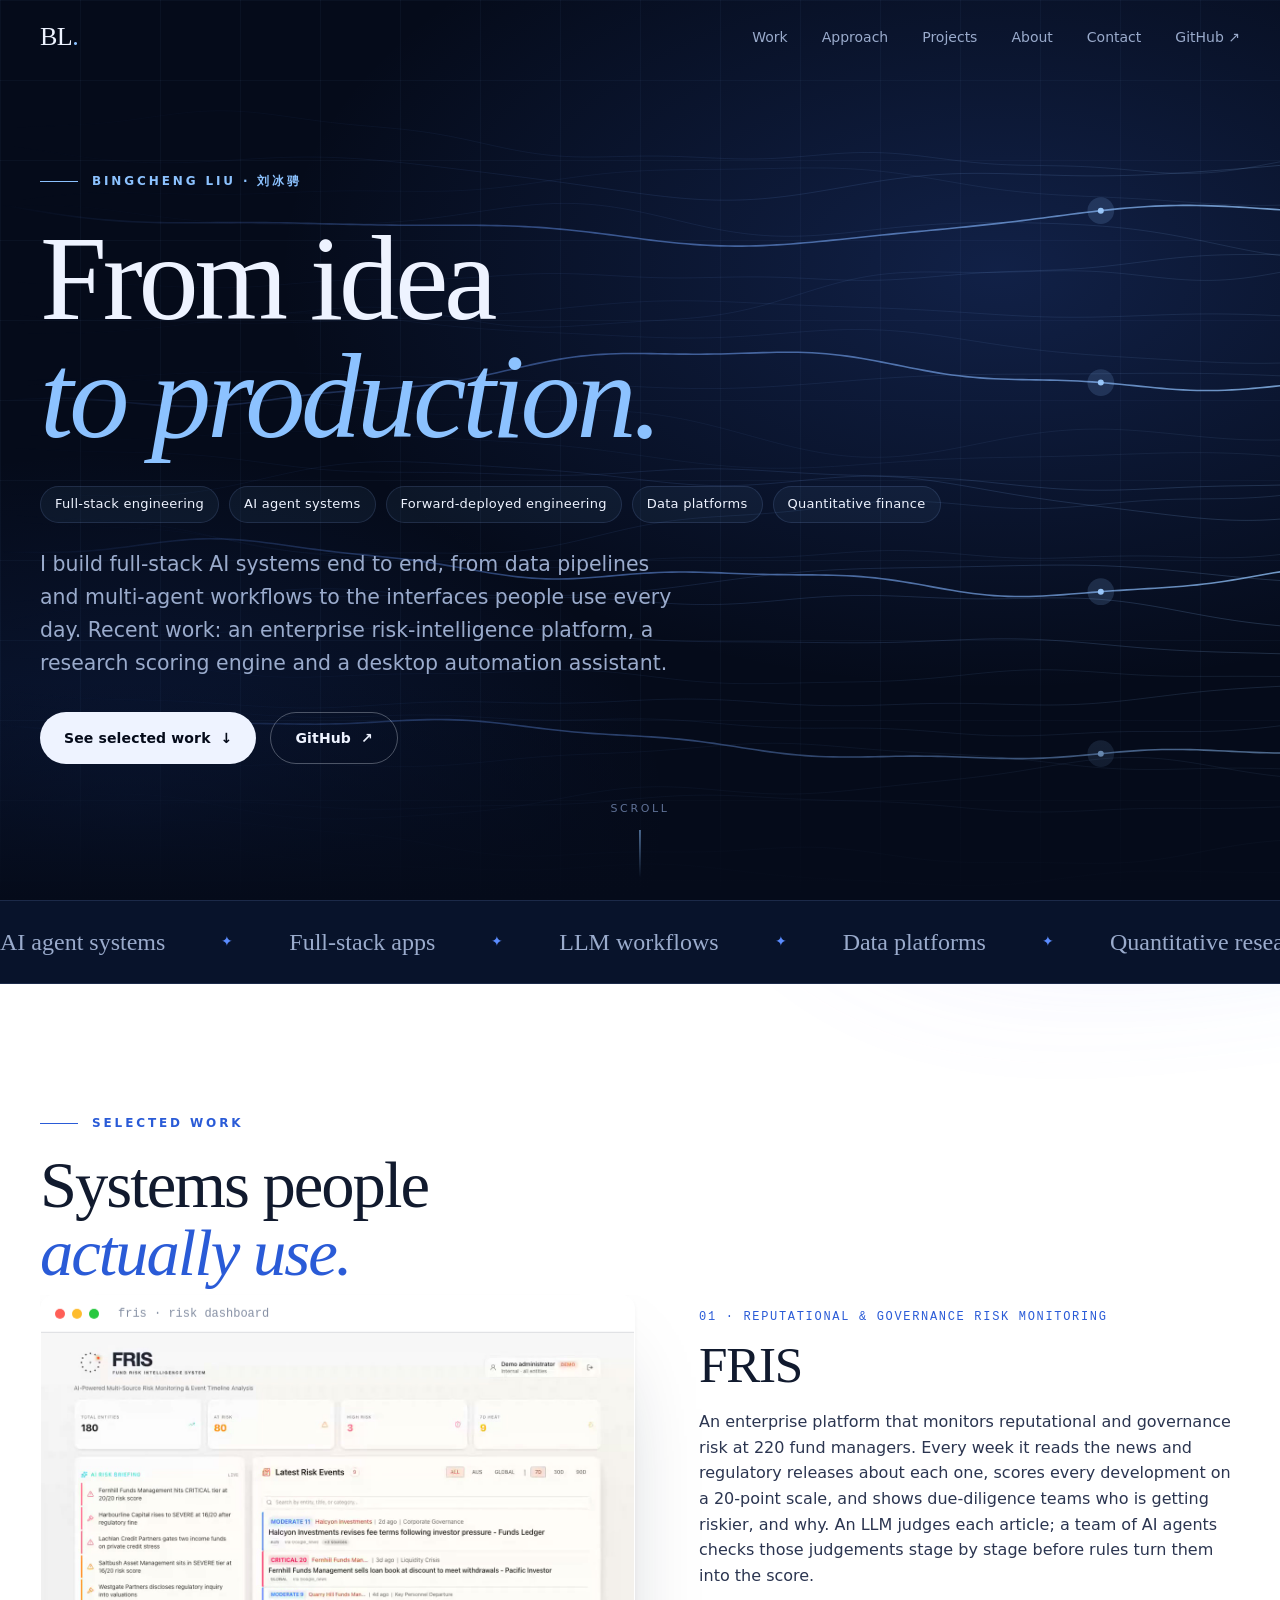
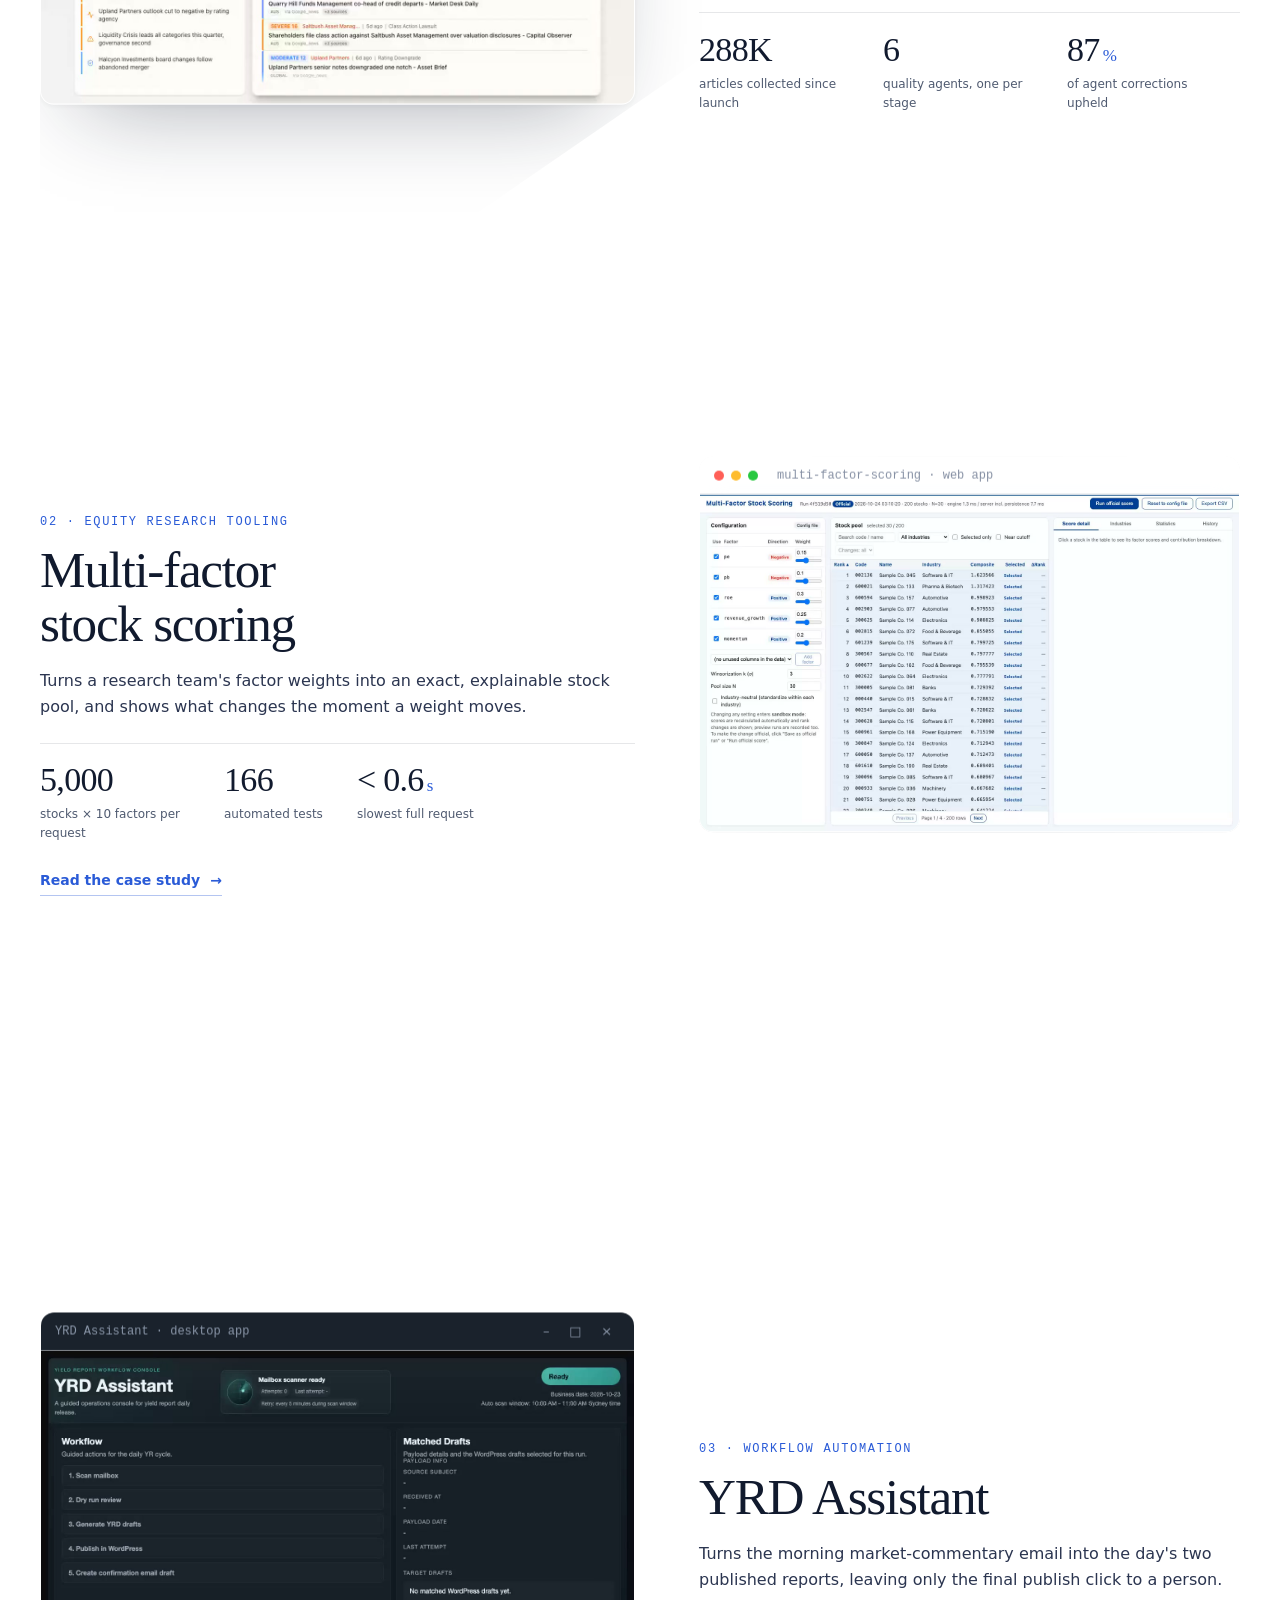
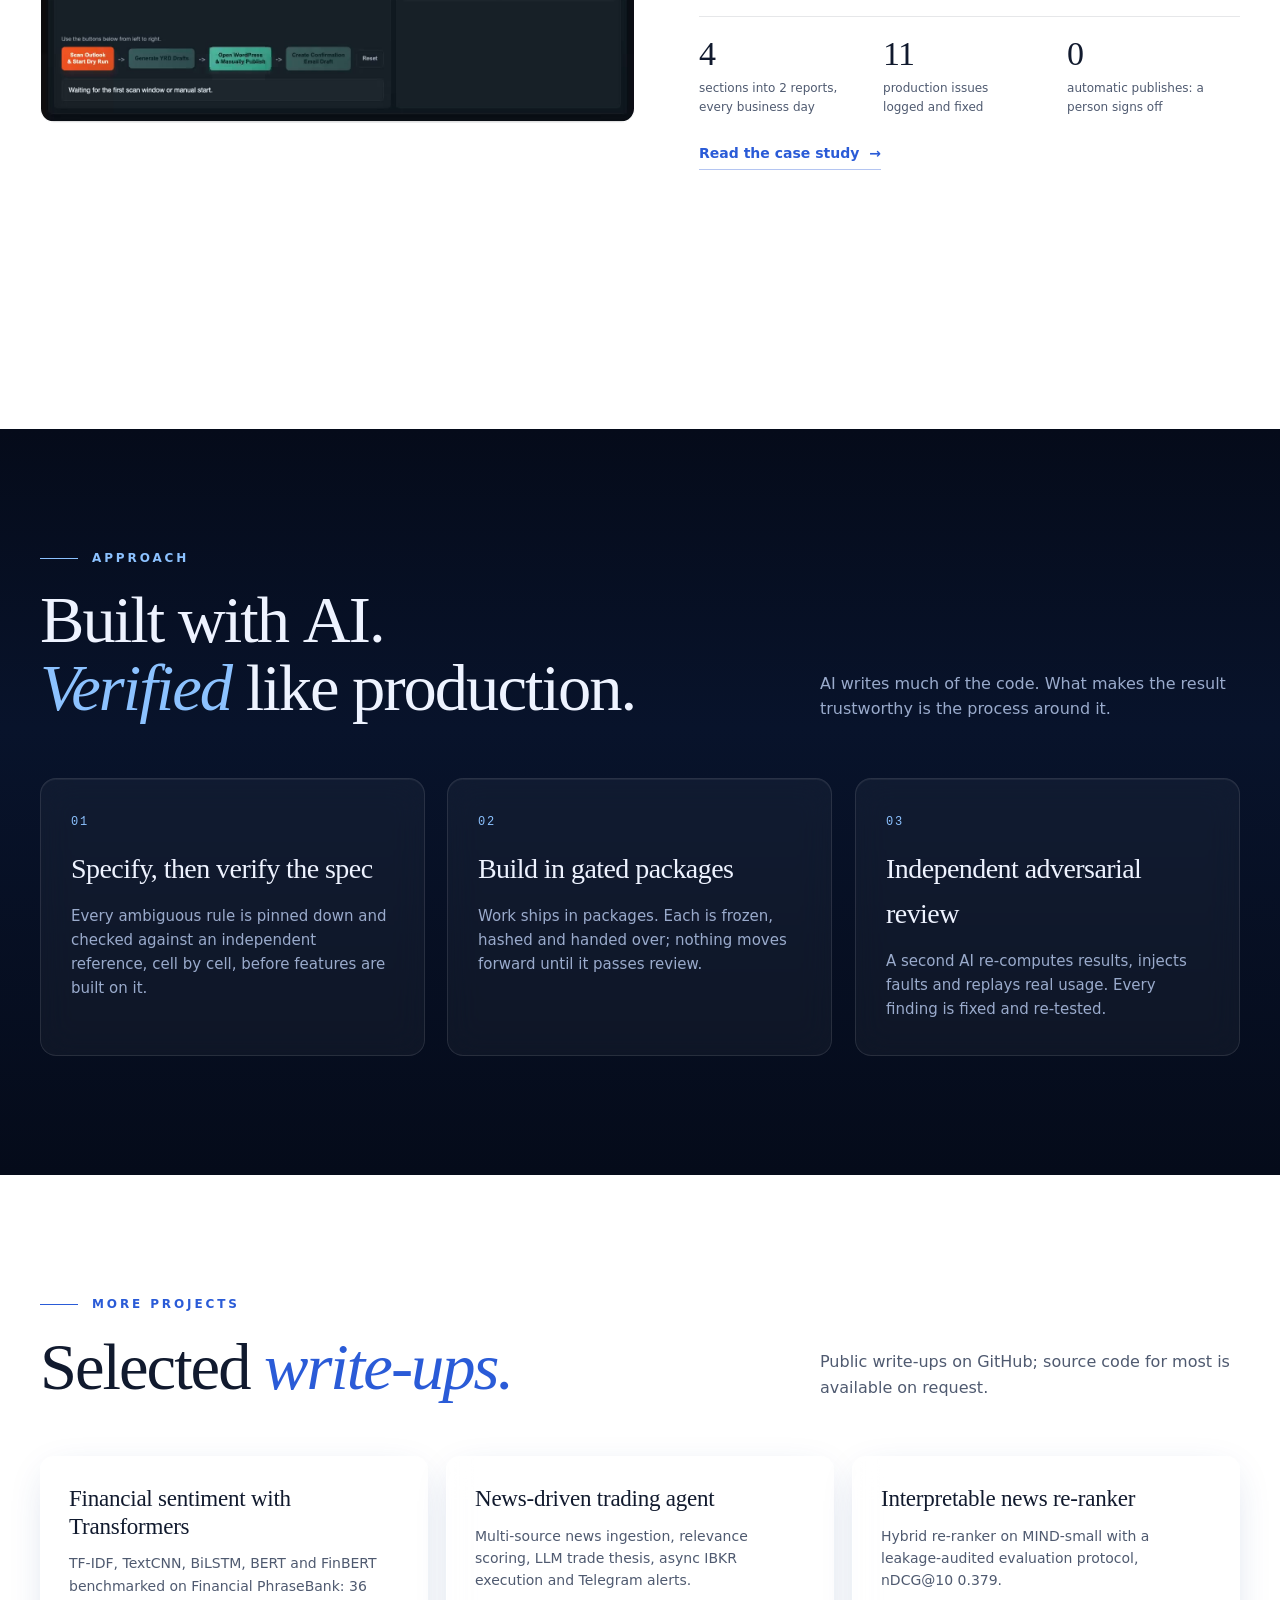
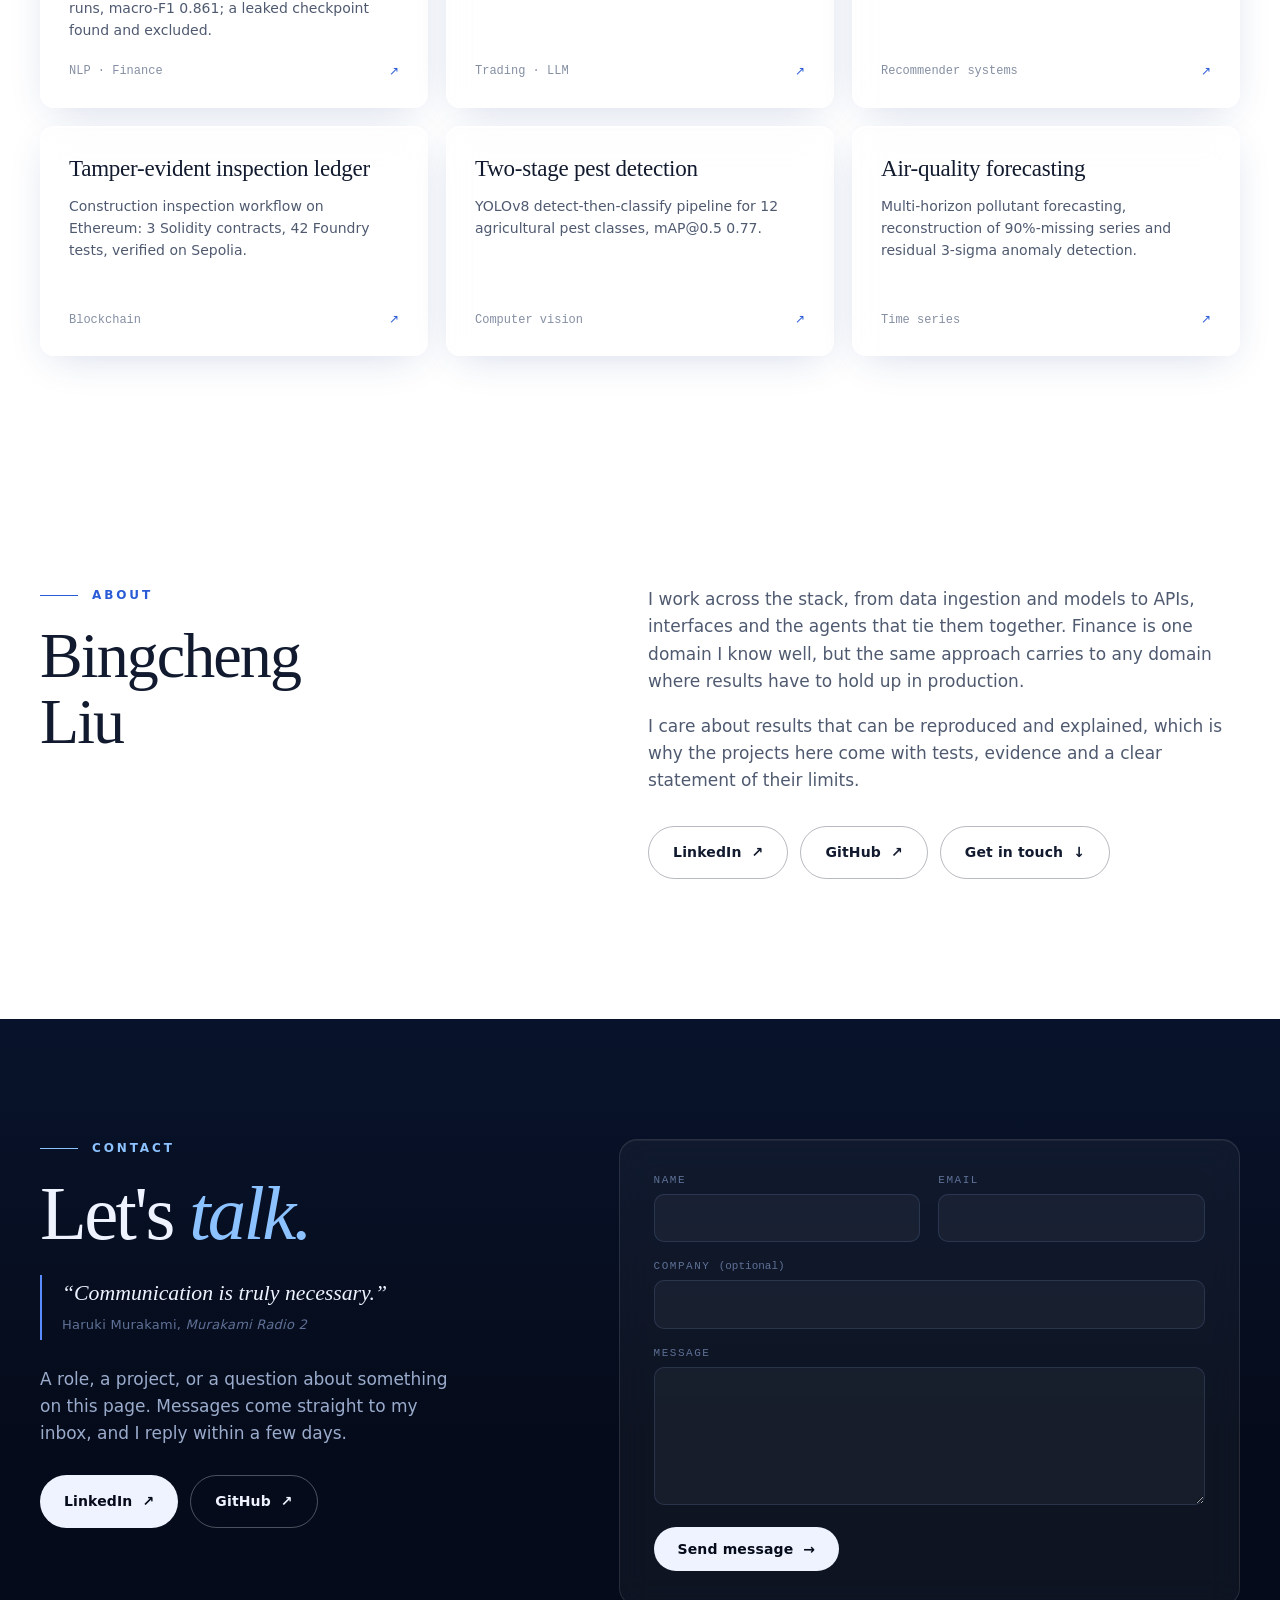
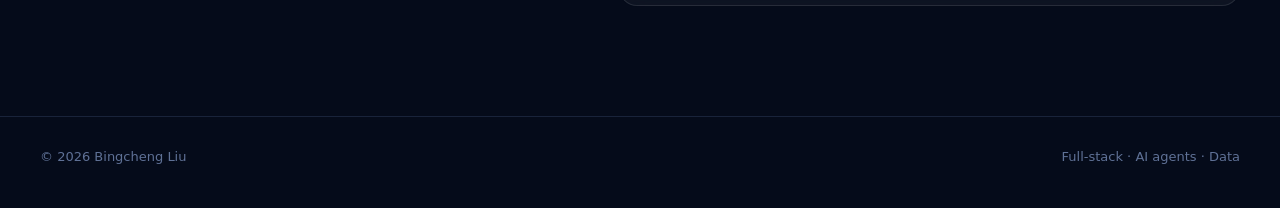
==== commit 758d0aca: "Quote: cite Murakami Radio 2" ====
--- a/index.html
+++ b/index.html
@@ -166,7 +166,7 @@
         <h2 id="contact-title">Let's <em>talk.</em></h2>
         <figure class="quote">
           <blockquote><p>“Communication is truly necessary.”</p></blockquote>
-          <figcaption>Haruki Murakami</figcaption>
+          <figcaption>Haruki Murakami, <cite>Murakami Radio 2</cite></figcaption>
         </figure>
         <p>A role, a project, or a question about something on this page. Messages come straight to my inbox, and I reply within a few days.</p>
         <div class="actions"><a class="btn solid" href="https://www.linkedin.com/in/bingcheng-liu-930a29385">LinkedIn <span aria-hidden="true">↗</span></a><a class="btn ghost" href="https://github.com/bensonliu-sudo">GitHub <span aria-hidden="true">↗</span></a></div>
--- a/assets/site.css
+++ b/assets/site.css
@@ -445,3 +445,4 @@
 .quote figcaption{font-size:13px;color:var(--faint);letter-spacing:.02em}
 .quote figcaption span{color:var(--muted)}
 .quote figcaption i{font-style:normal;opacity:.75}
+.quote figcaption cite{font-style:italic}
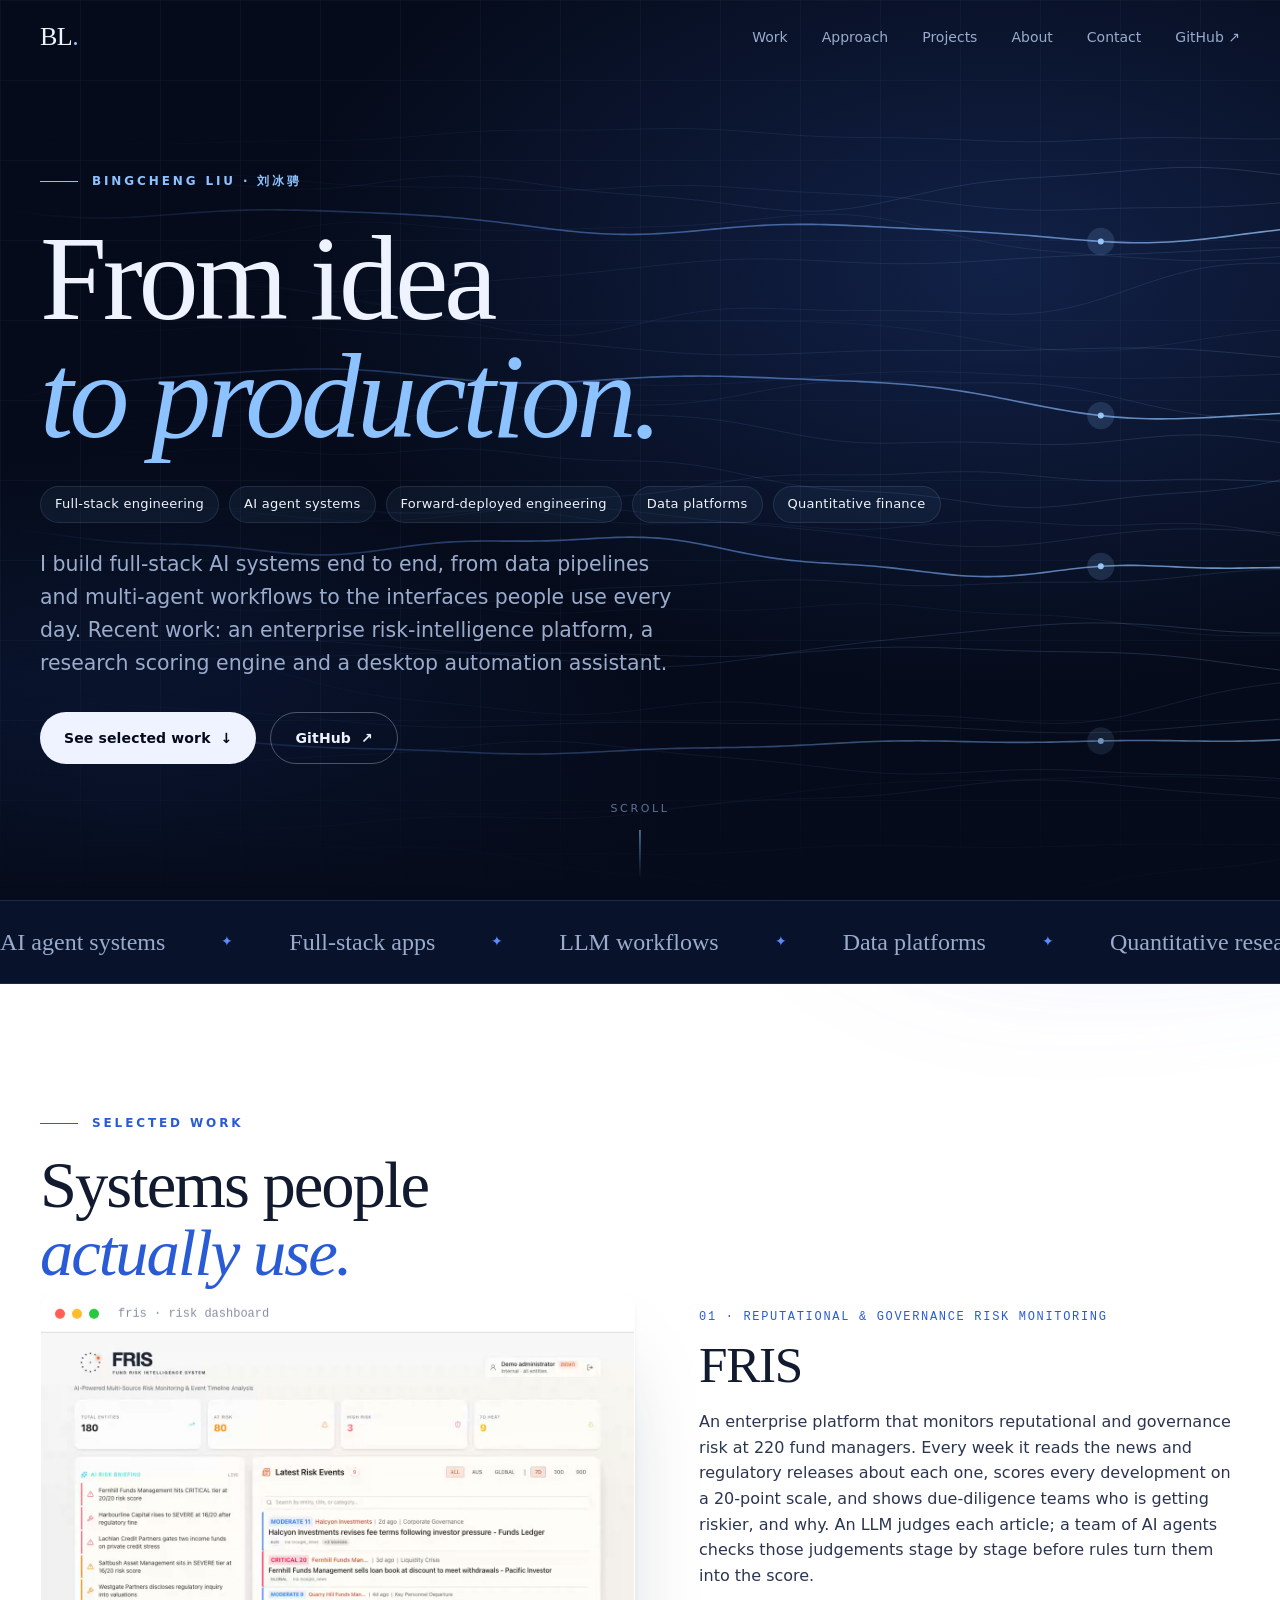
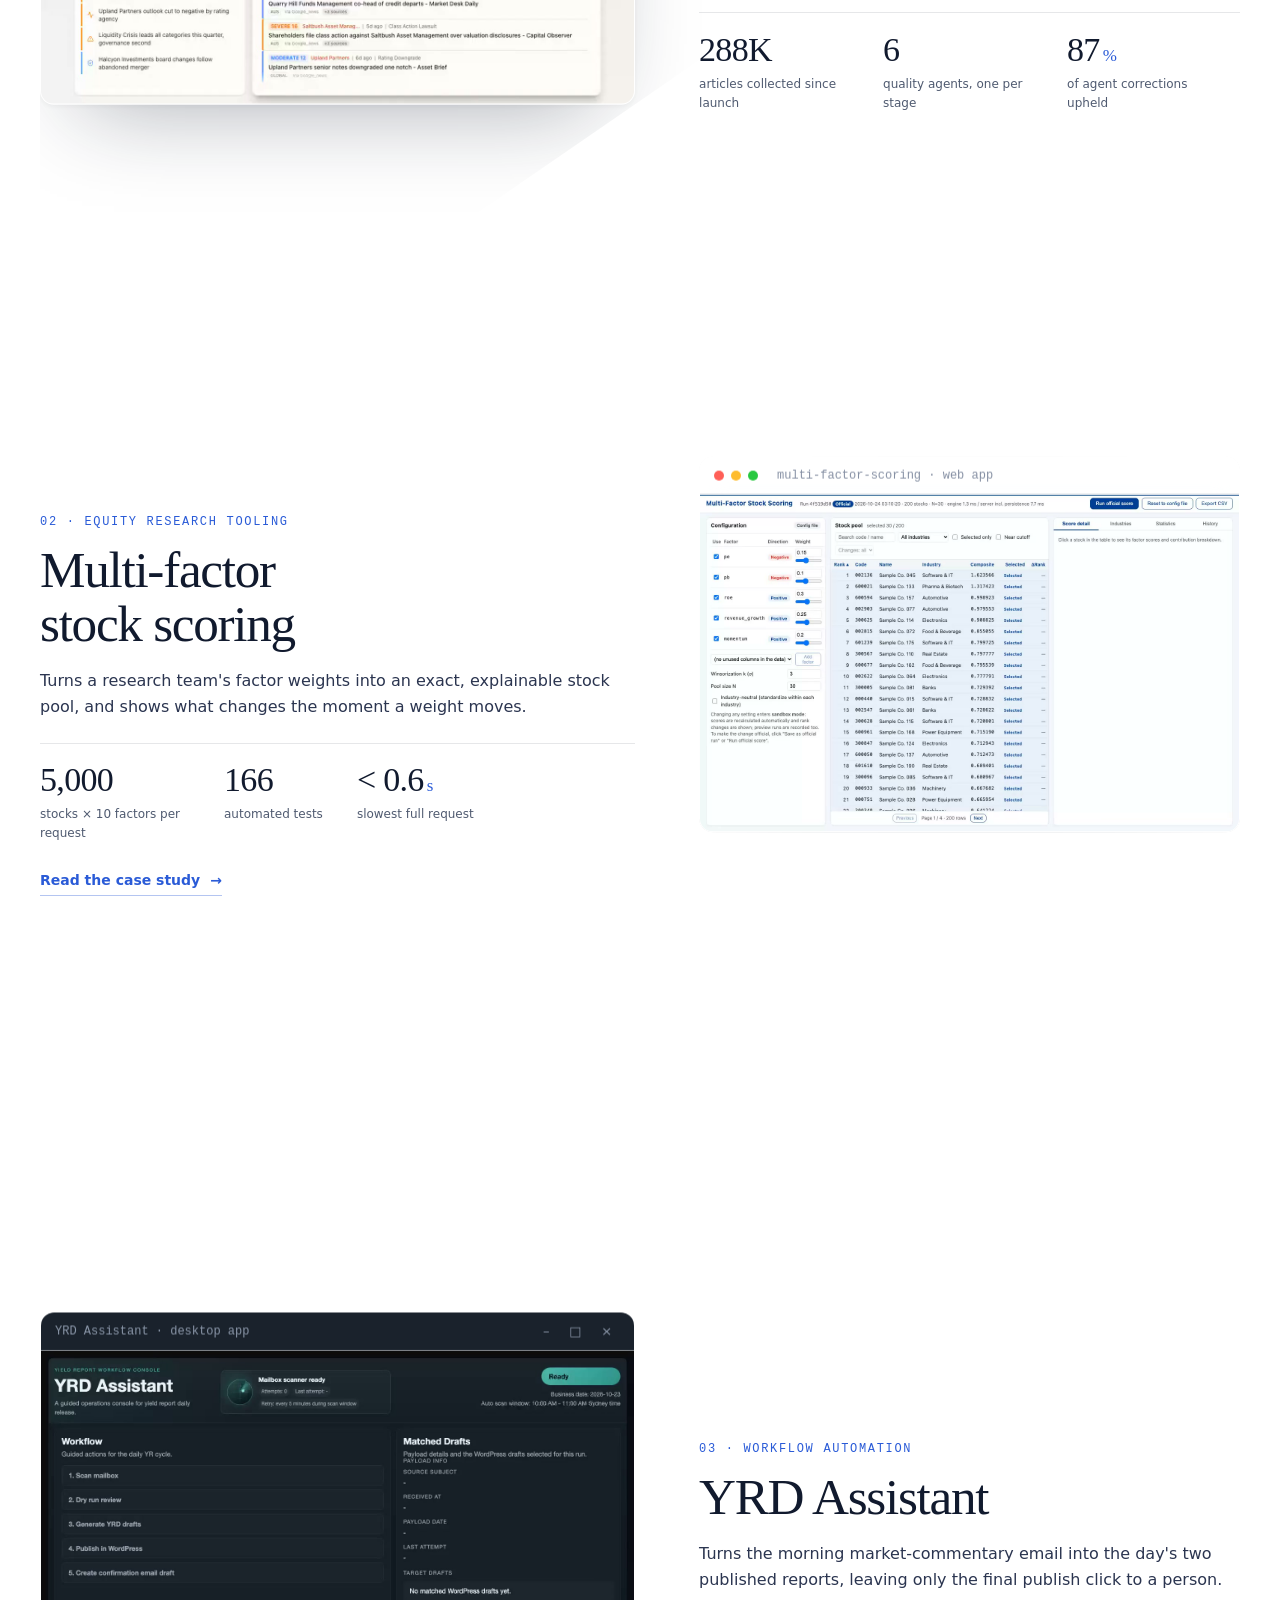
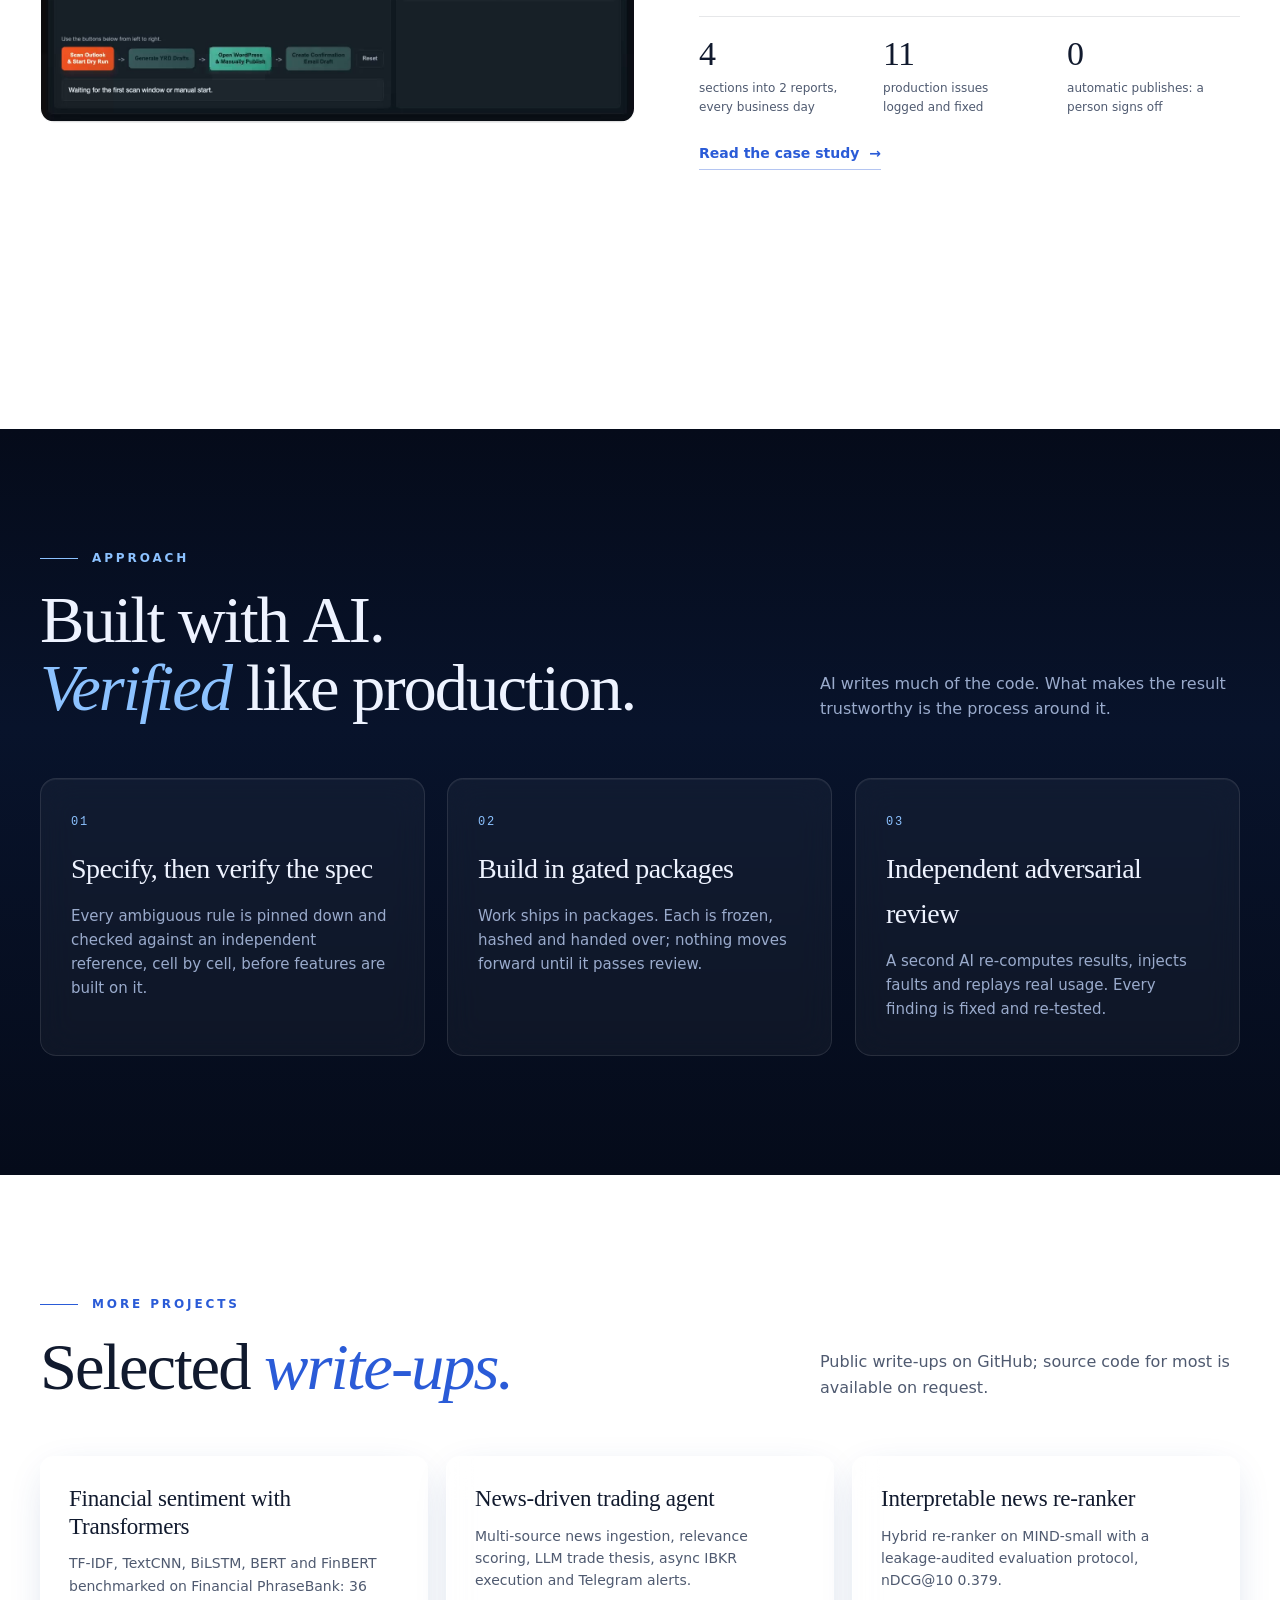
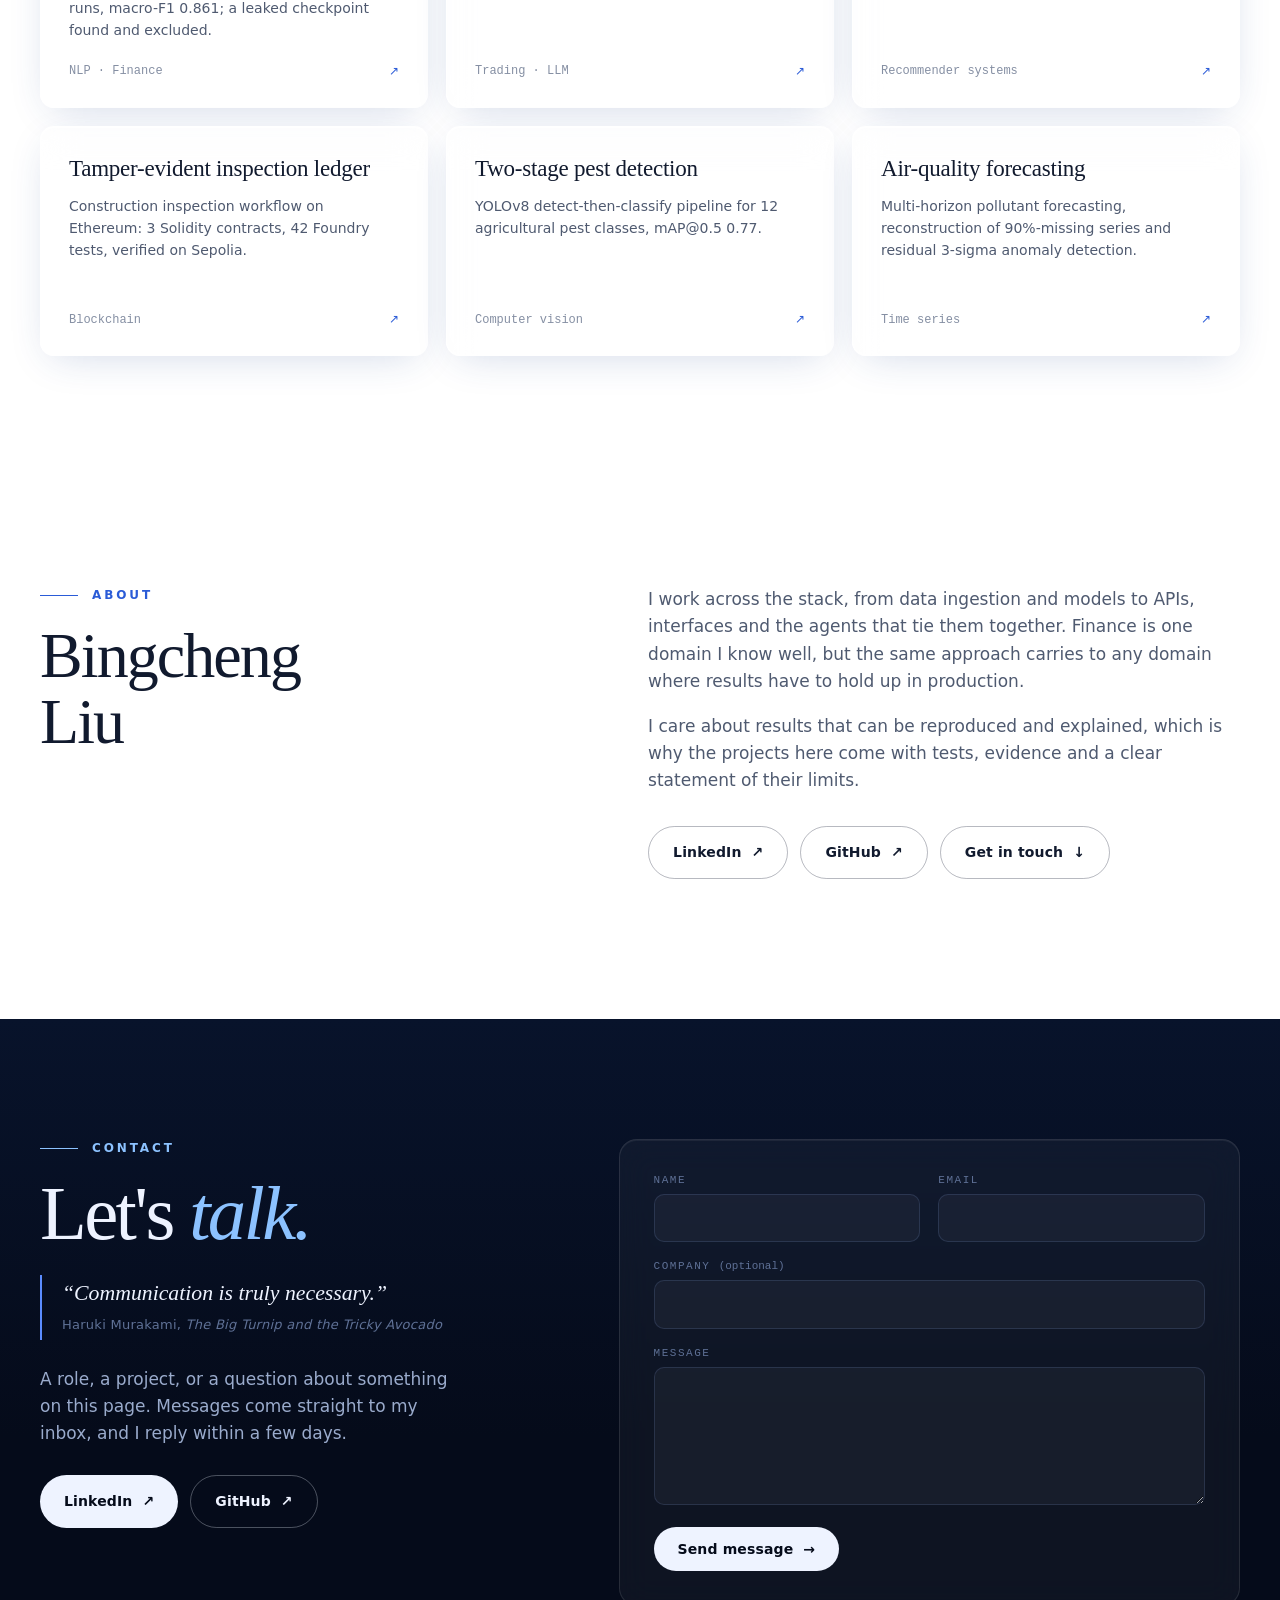
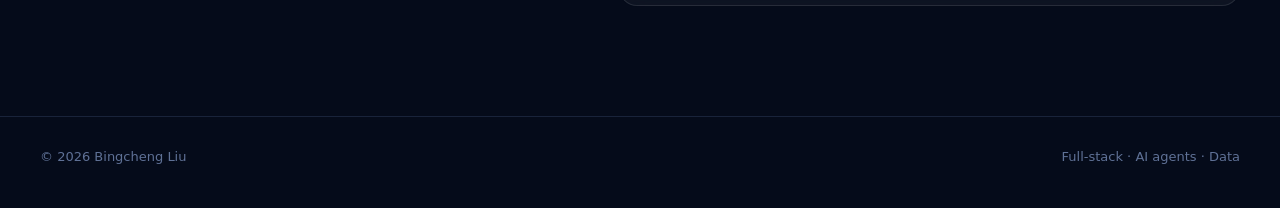
==== commit 5b3cbc08: "Quote: cite The Big Turnip and the Tricky Avocado" ====
--- a/index.html
+++ b/index.html
@@ -166,7 +166,7 @@
         <h2 id="contact-title">Let's <em>talk.</em></h2>
         <figure class="quote">
           <blockquote><p>“Communication is truly necessary.”</p></blockquote>
-          <figcaption>Haruki Murakami, <cite>Murakami Radio 2</cite></figcaption>
+          <figcaption>Haruki Murakami, <cite>The Big Turnip and the Tricky Avocado</cite></figcaption>
         </figure>
         <p>A role, a project, or a question about something on this page. Messages come straight to my inbox, and I reply within a few days.</p>
         <div class="actions"><a class="btn solid" href="https://www.linkedin.com/in/bingcheng-liu-930a29385">LinkedIn <span aria-hidden="true">↗</span></a><a class="btn ghost" href="https://github.com/bensonliu-sudo">GitHub <span aria-hidden="true">↗</span></a></div>
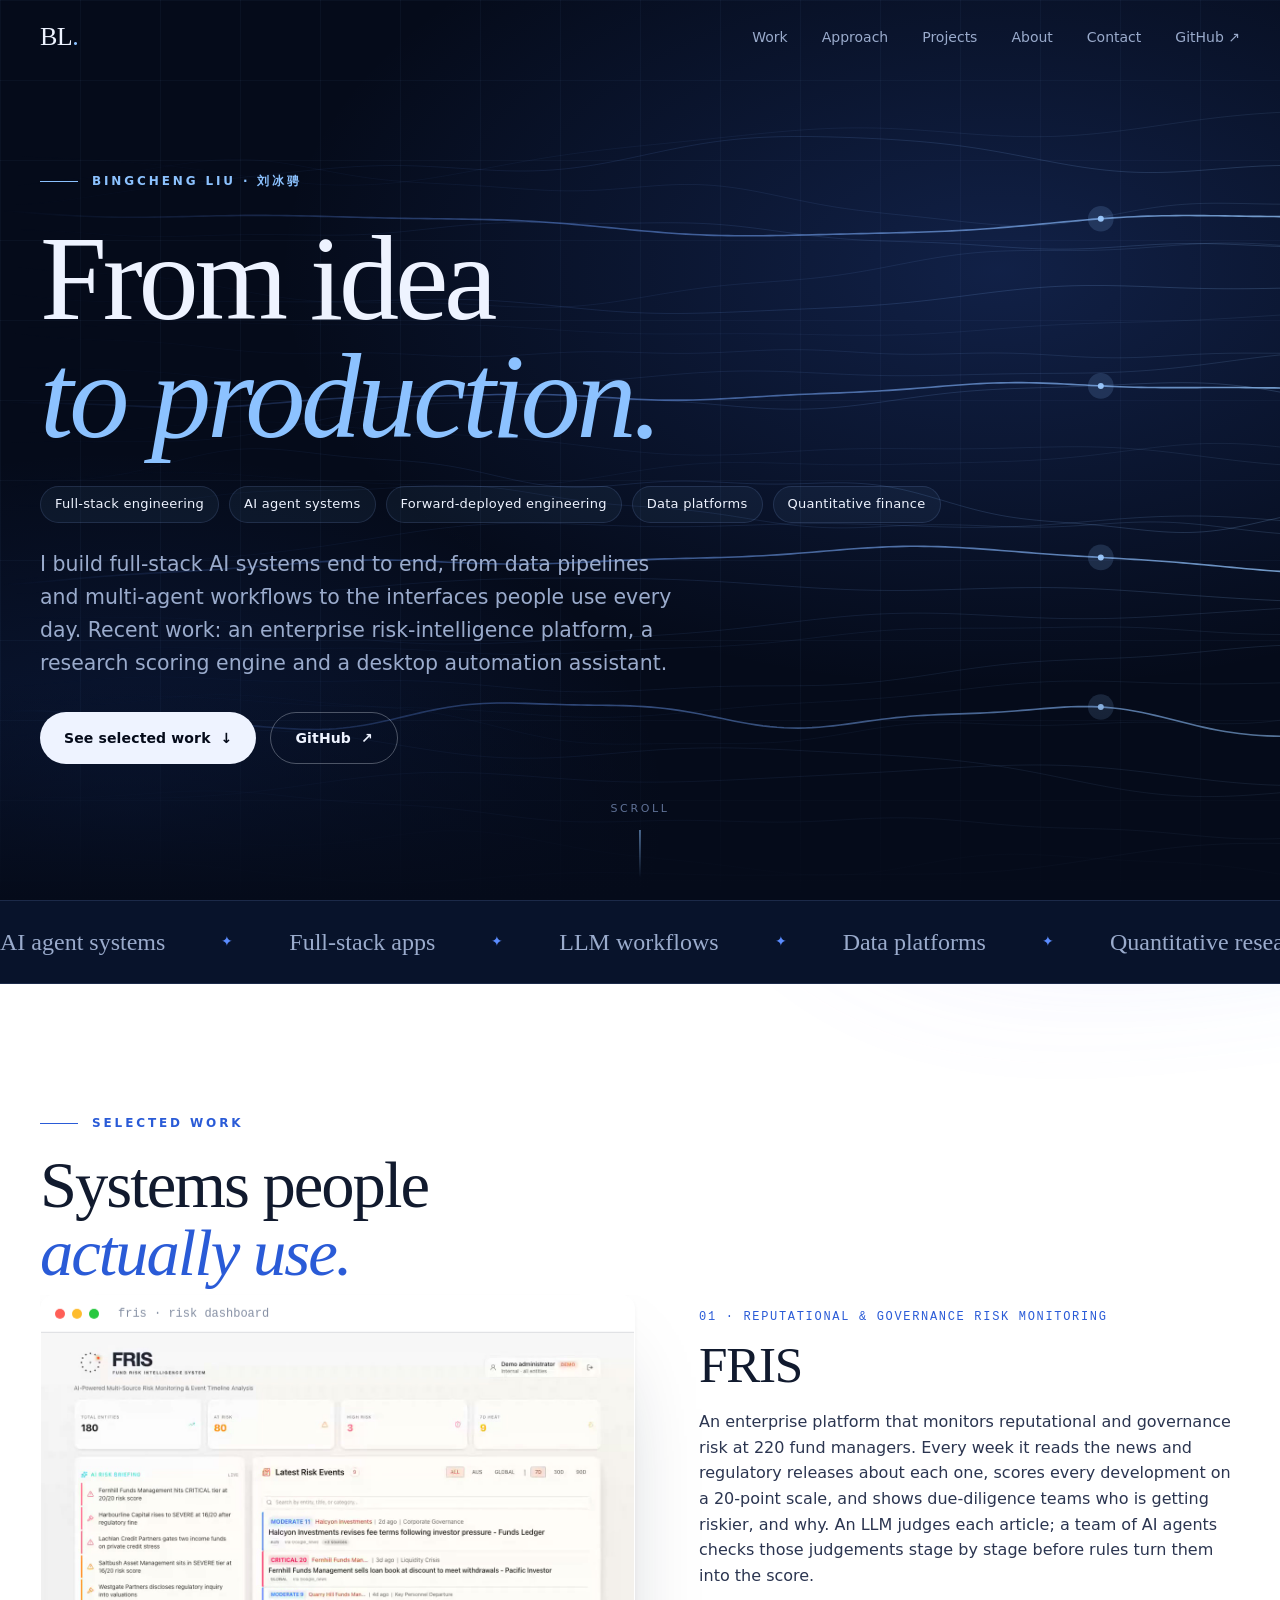
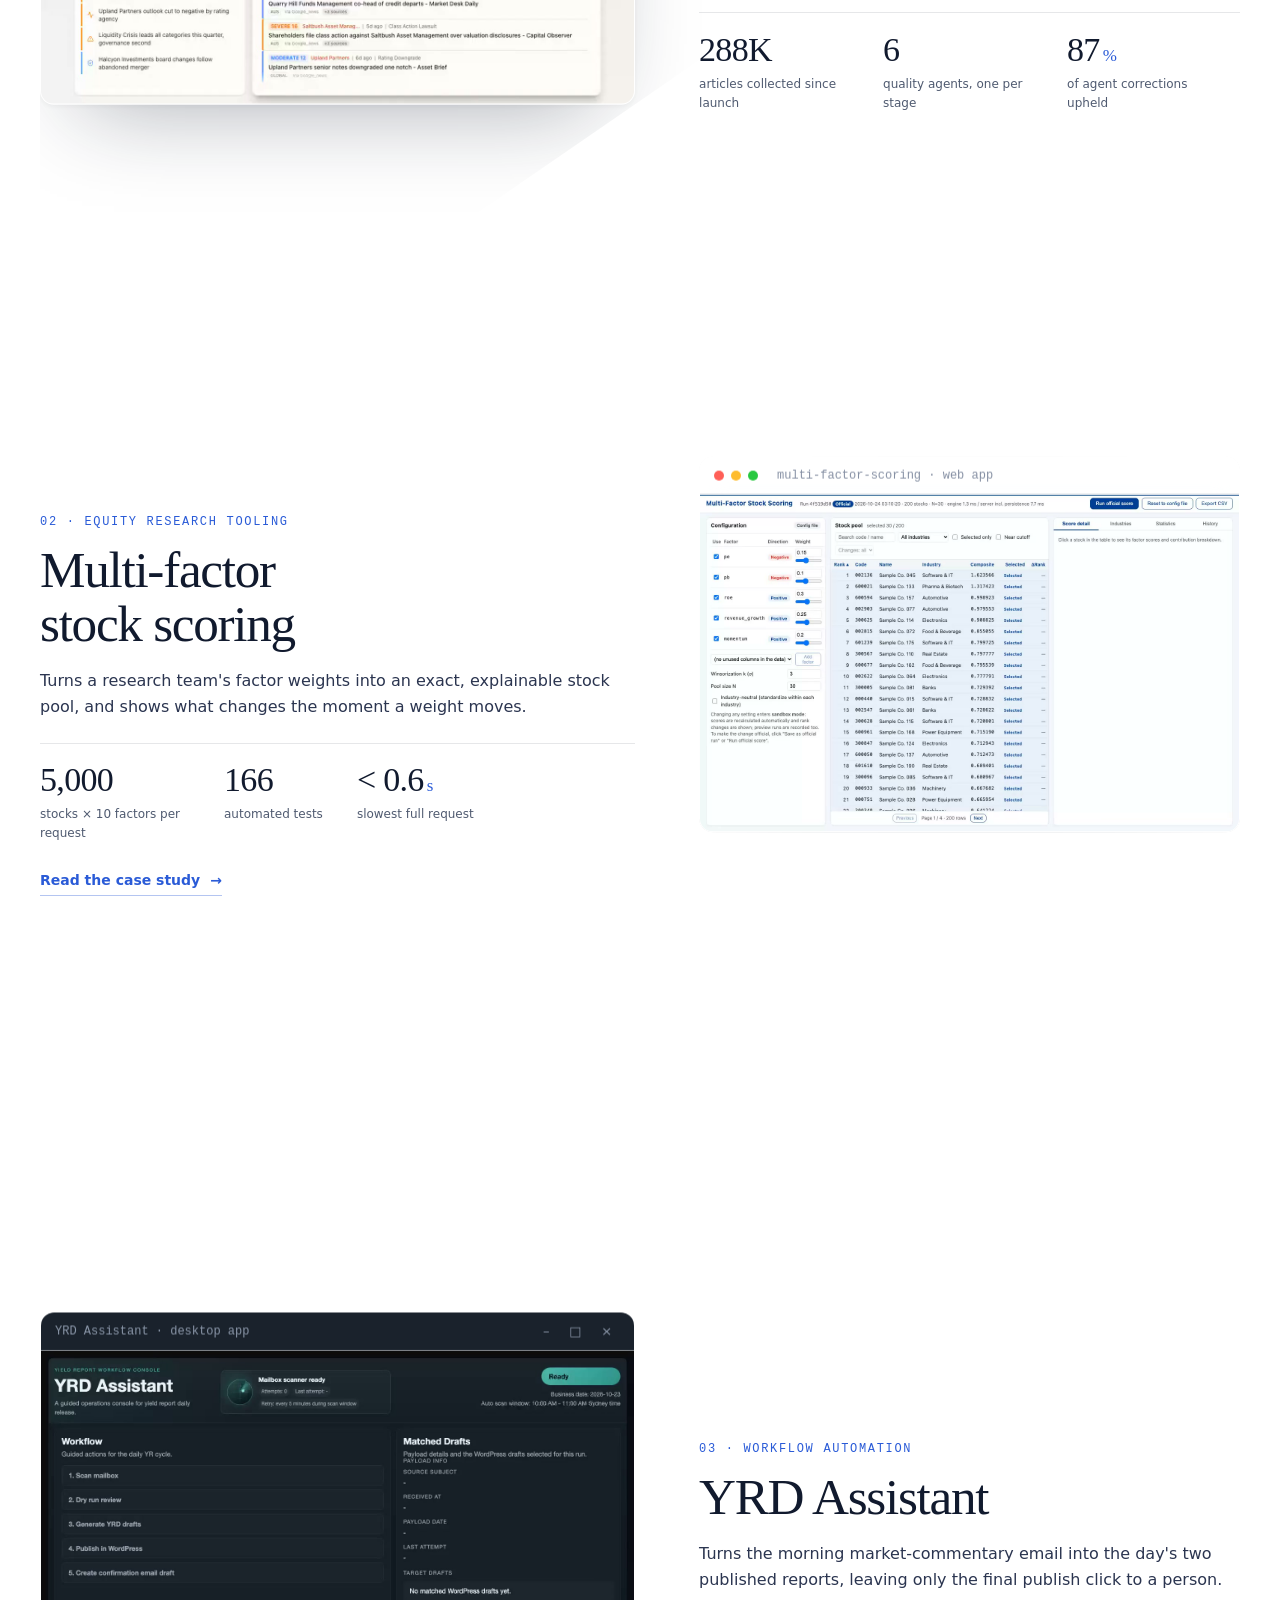
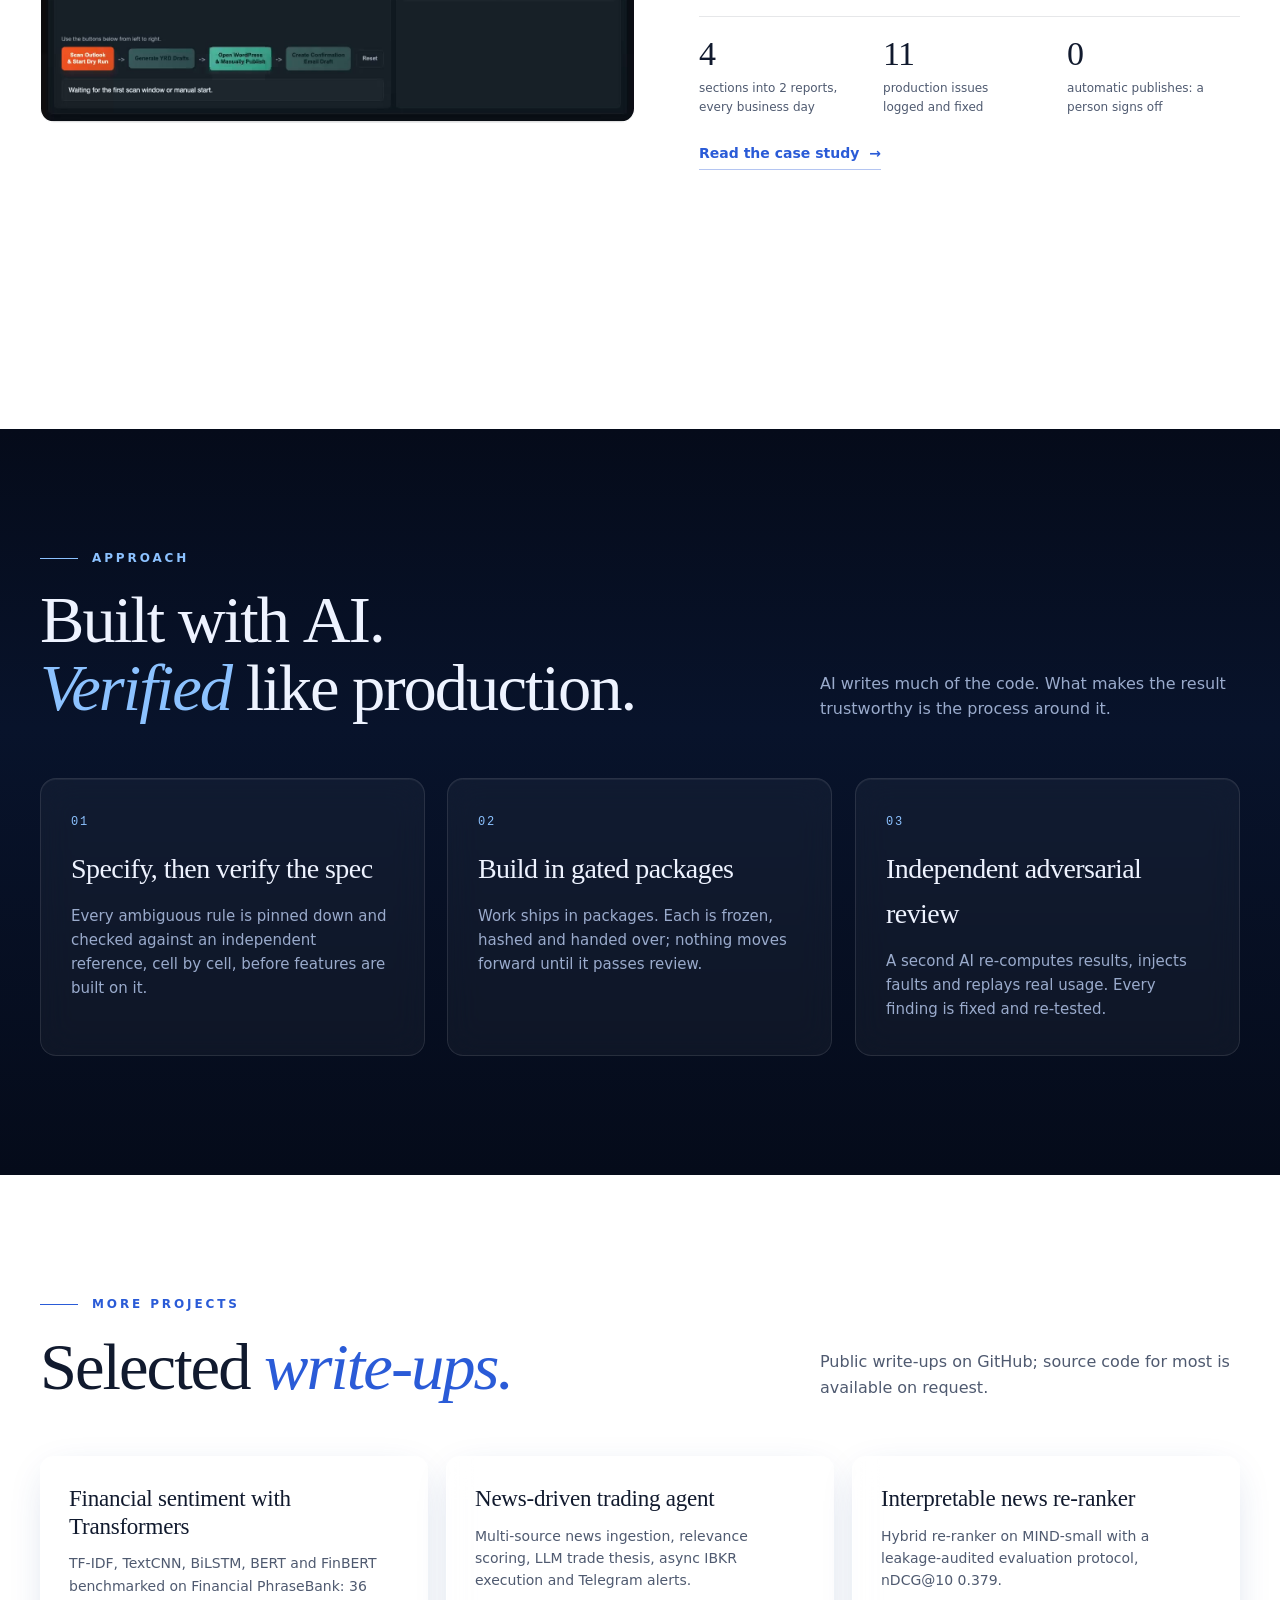
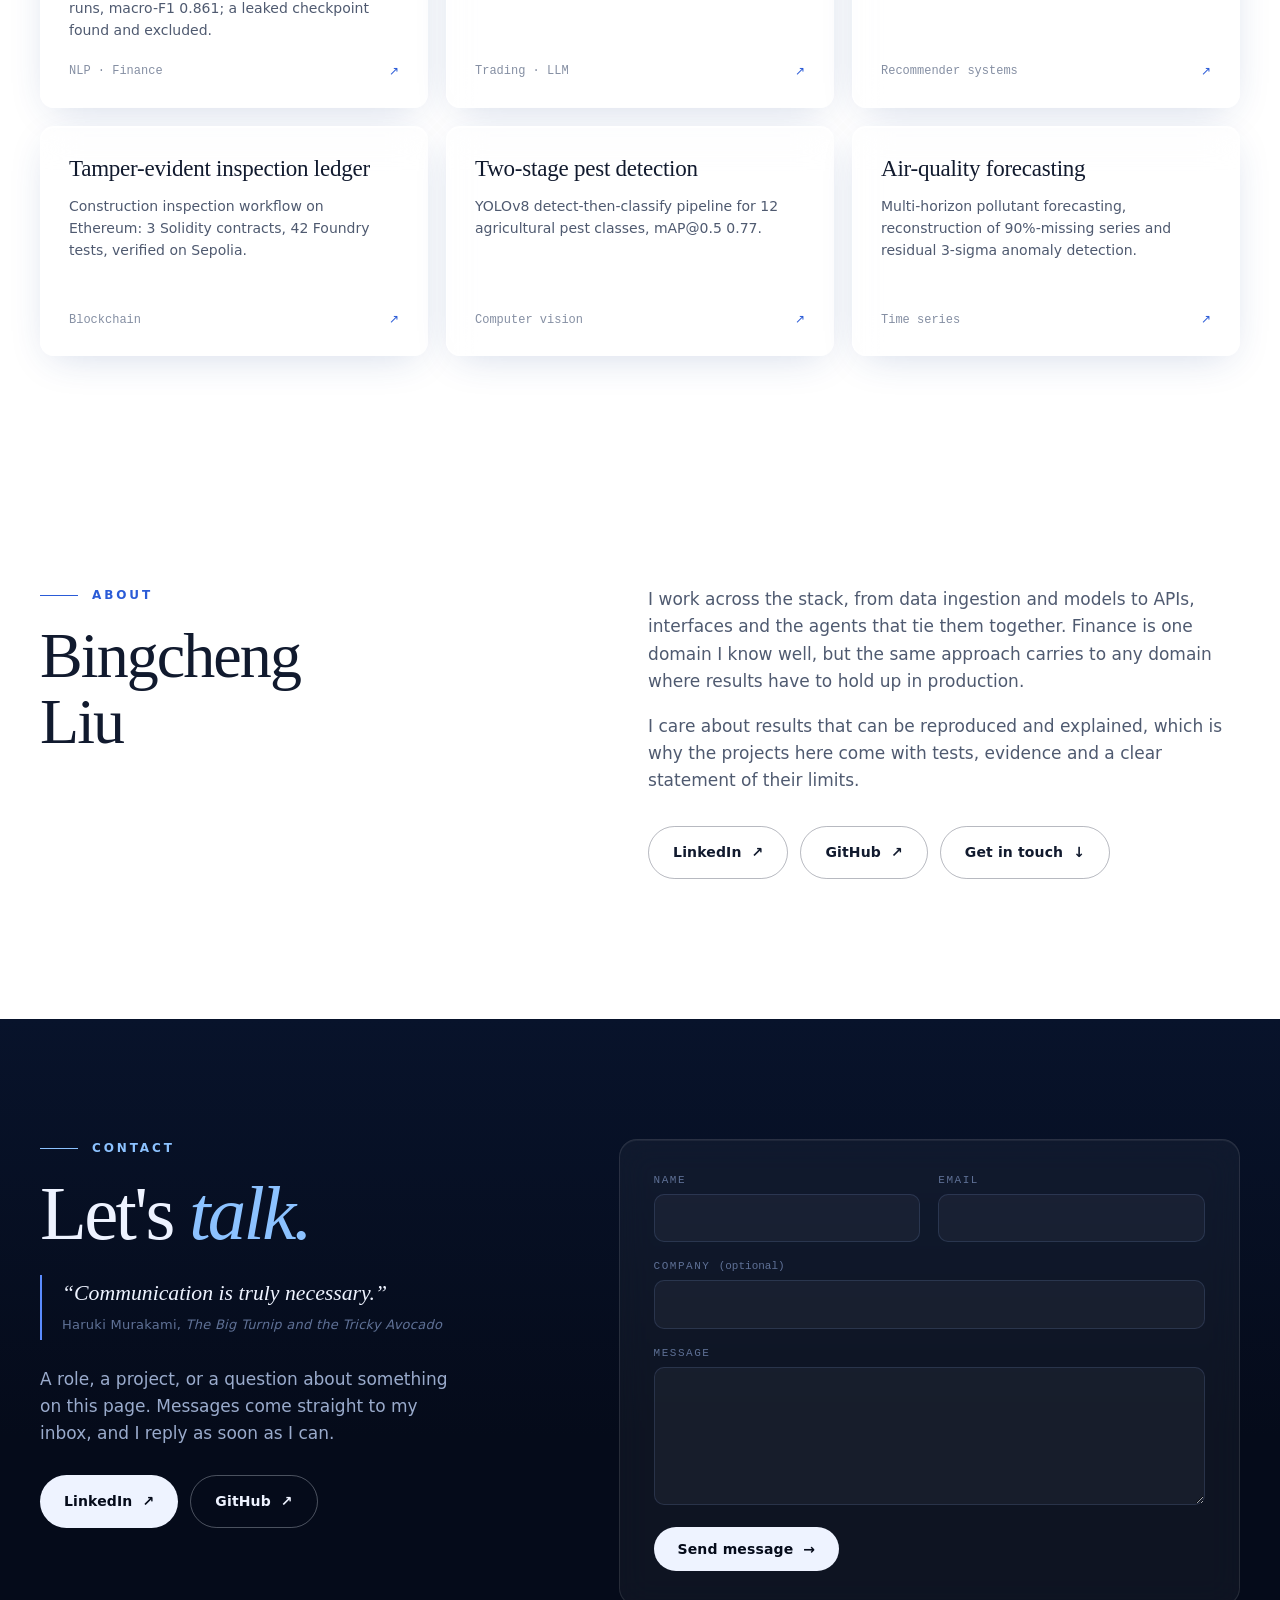
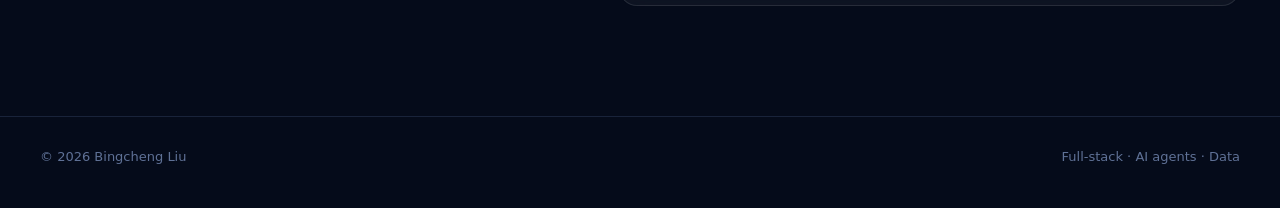
==== commit b0e7c7a3: "Contact: reply as soon as I can" ====
--- a/index.html
+++ b/index.html
@@ -168,7 +168,7 @@
           <blockquote><p>“Communication is truly necessary.”</p></blockquote>
           <figcaption>Haruki Murakami, <cite>The Big Turnip and the Tricky Avocado</cite></figcaption>
         </figure>
-        <p>A role, a project, or a question about something on this page. Messages come straight to my inbox, and I reply within a few days.</p>
+        <p>A role, a project, or a question about something on this page. Messages come straight to my inbox, and I reply as soon as I can.</p>
         <div class="actions"><a class="btn solid" href="https://www.linkedin.com/in/bingcheng-liu-930a29385">LinkedIn <span aria-hidden="true">↗</span></a><a class="btn ghost" href="https://github.com/bensonliu-sudo">GitHub <span aria-hidden="true">↗</span></a></div>
       </div>
       <form class="contact-form rv d1" id="contact-form" novalidate>
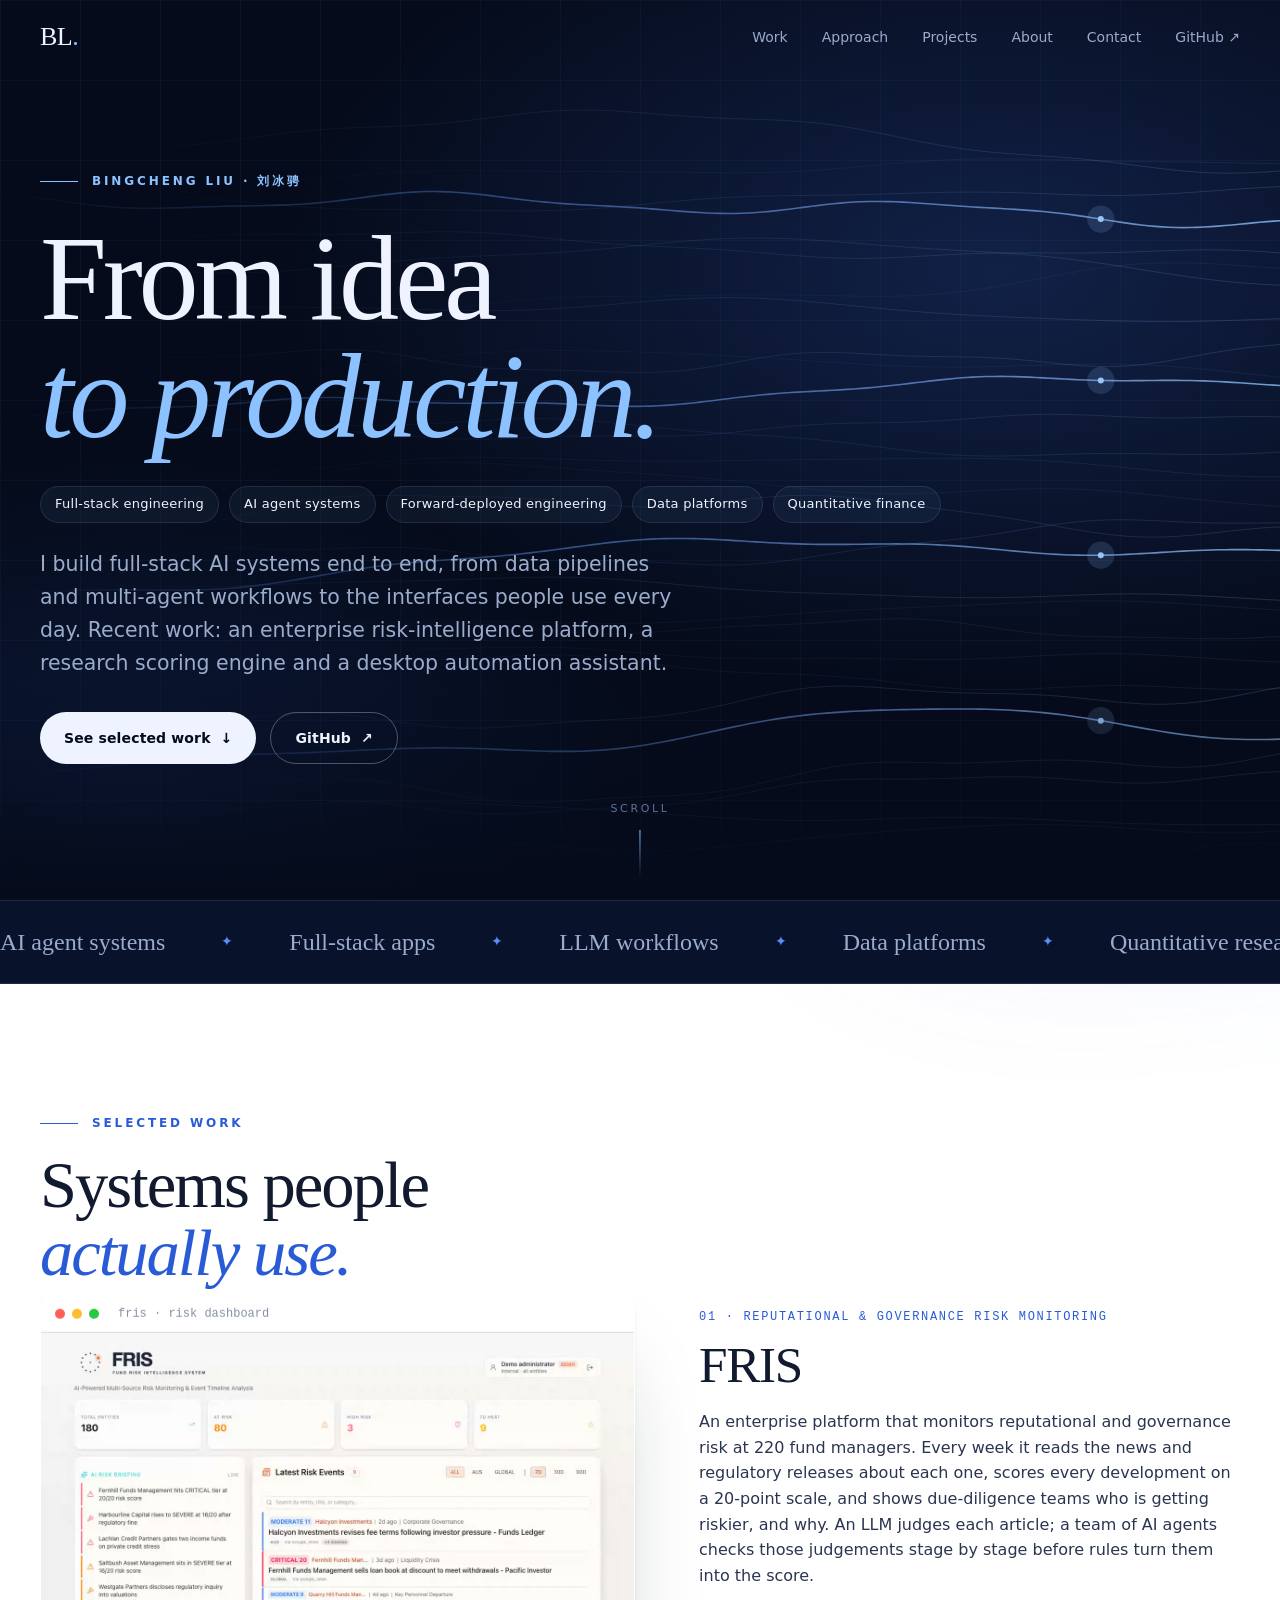
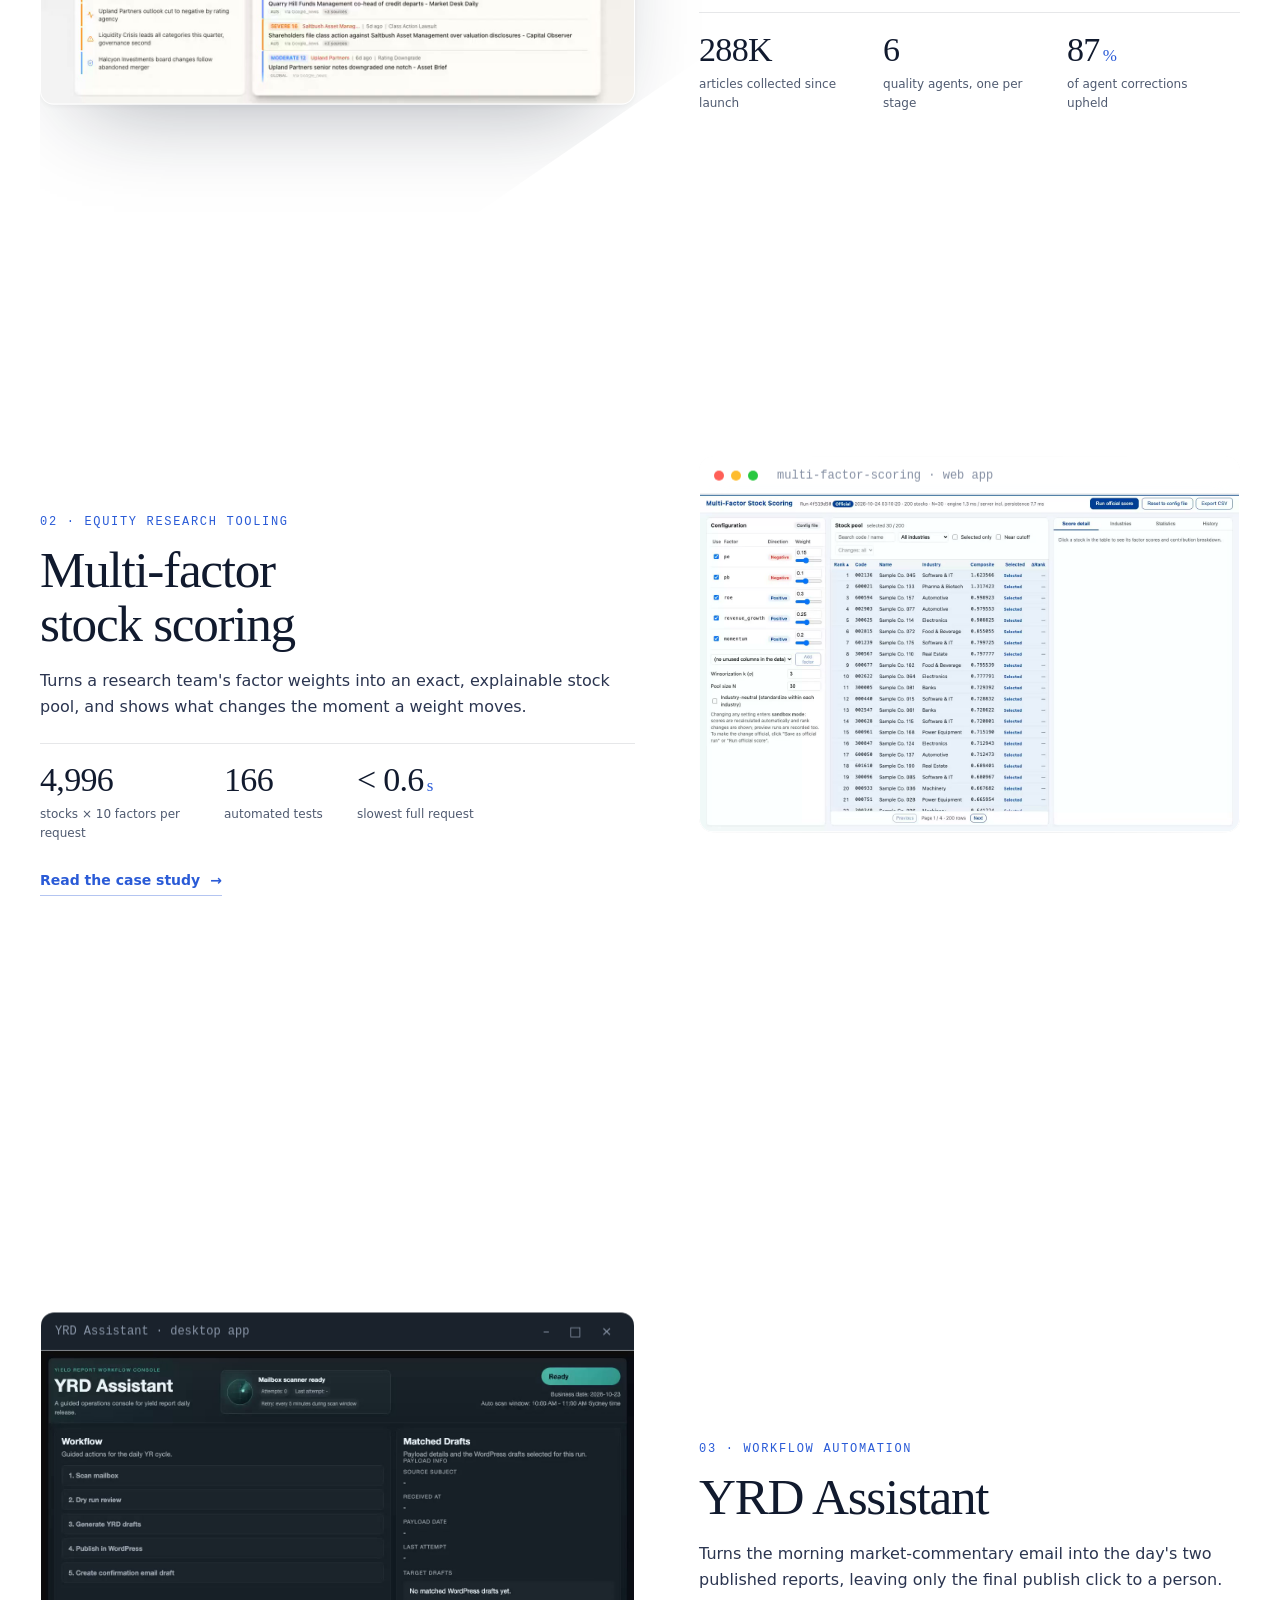
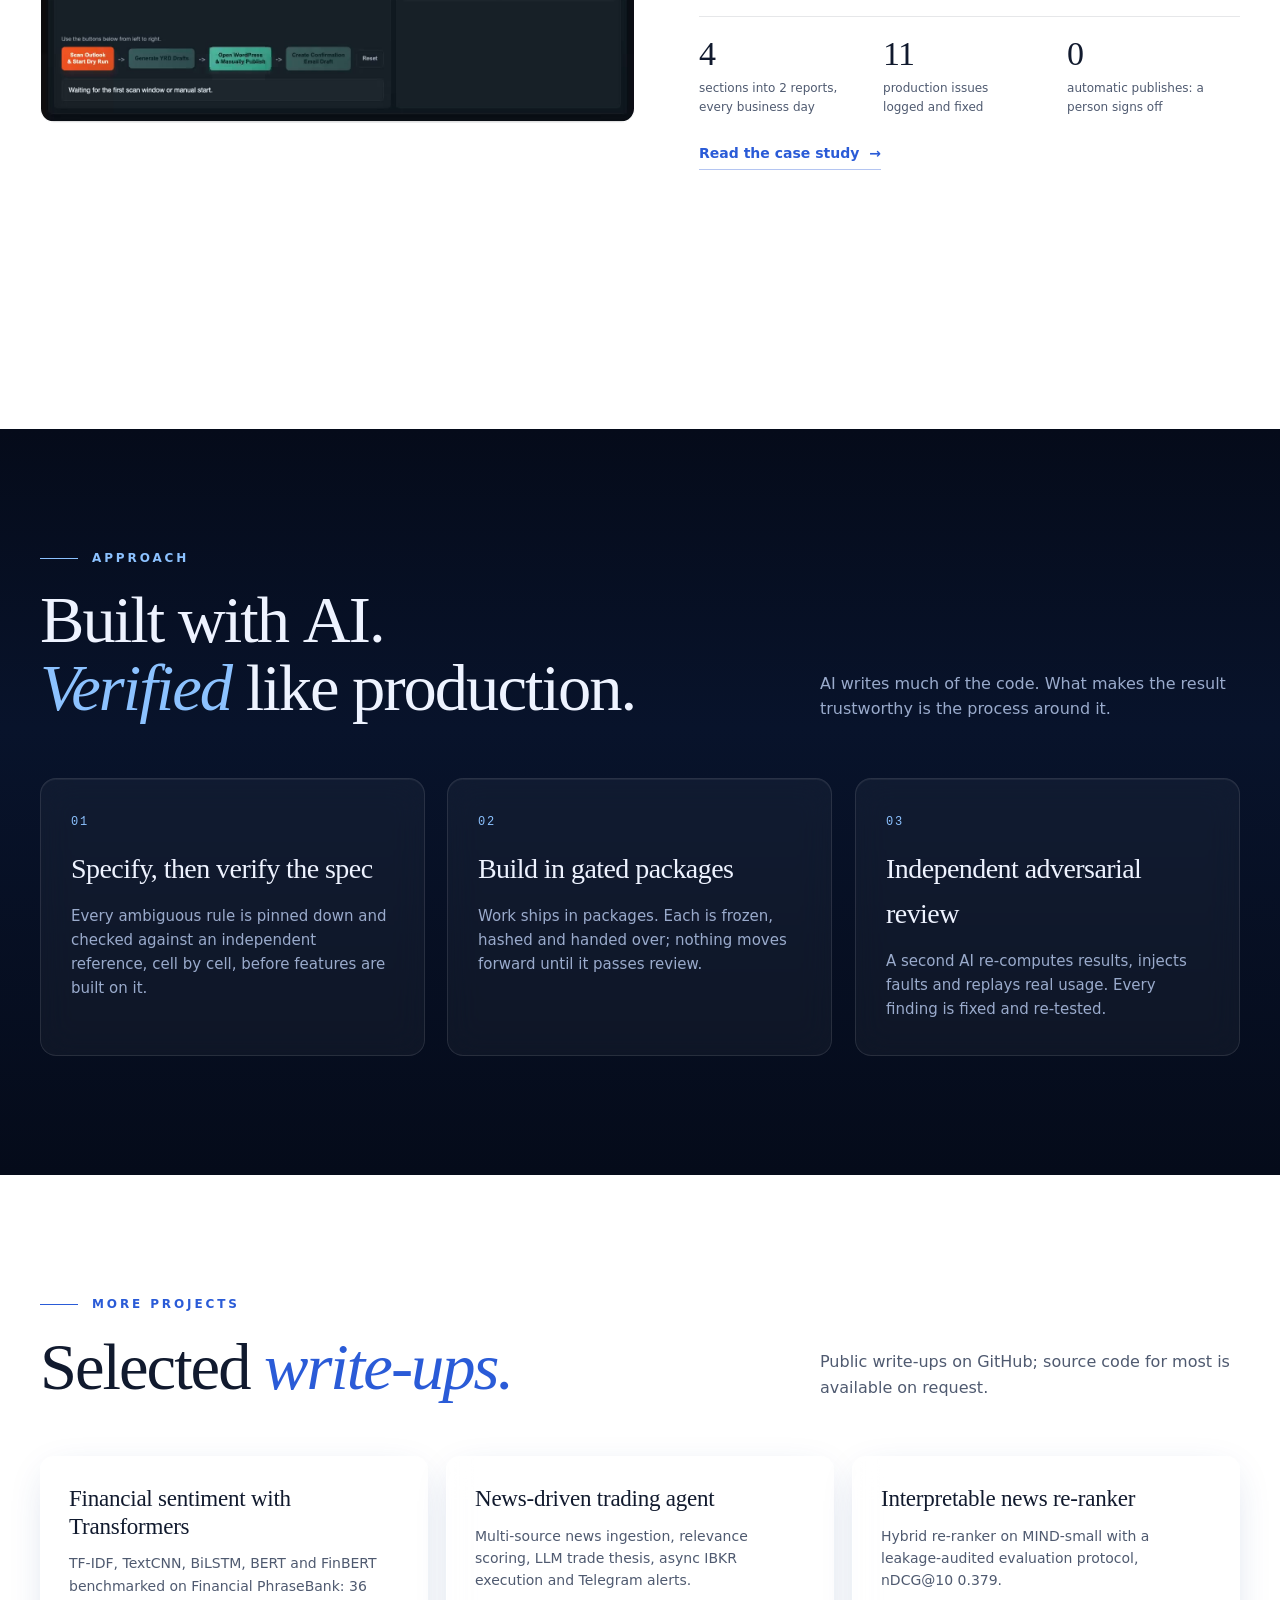
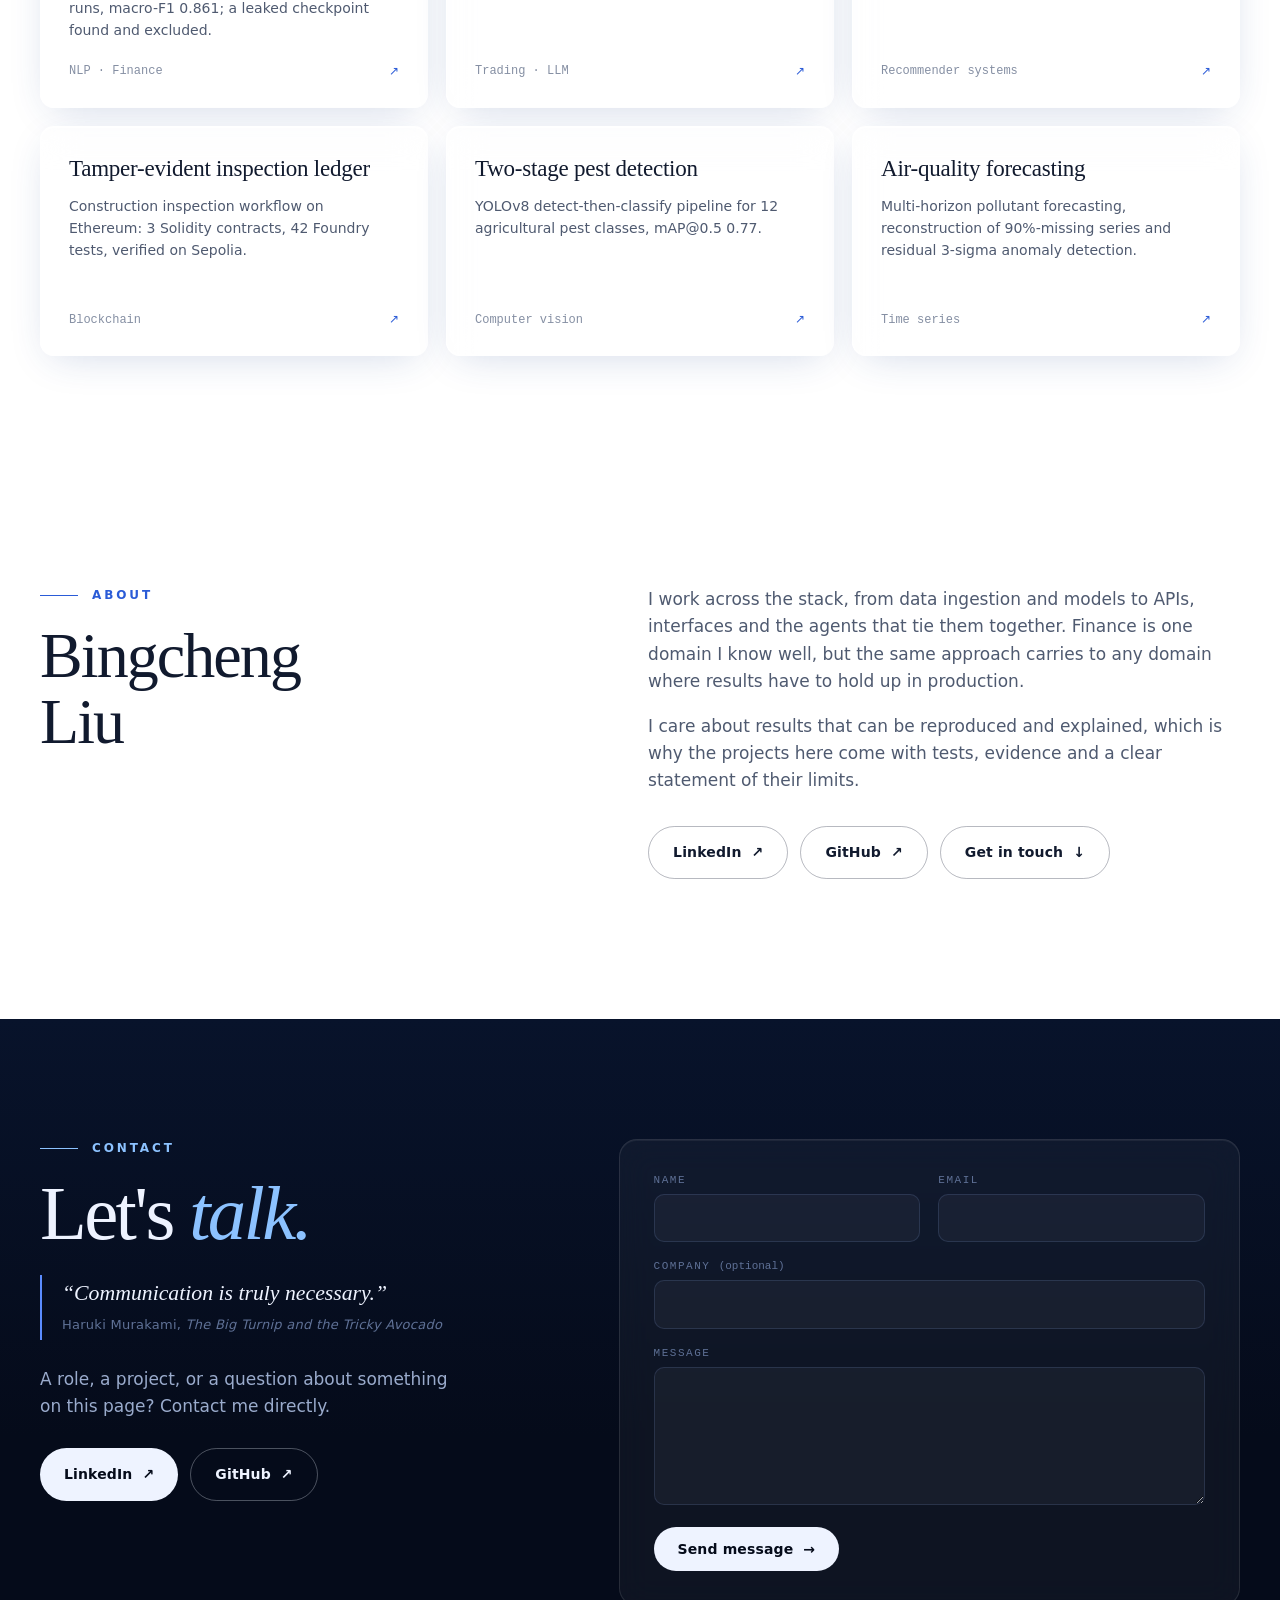
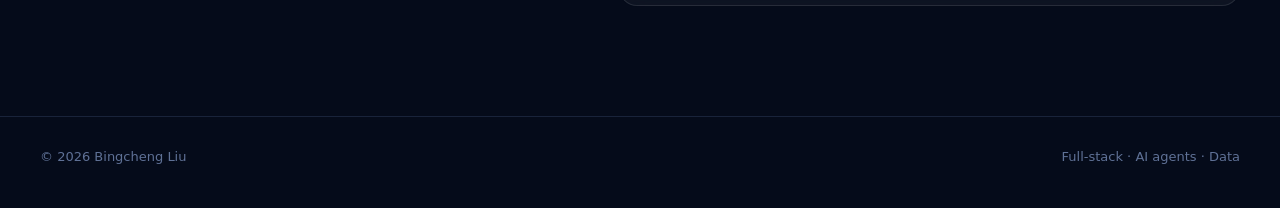
==== commit ce11f432: "Contact: simpler invitation" ====
--- a/index.html
+++ b/index.html
@@ -168,7 +168,7 @@
           <blockquote><p>“Communication is truly necessary.”</p></blockquote>
           <figcaption>Haruki Murakami, <cite>The Big Turnip and the Tricky Avocado</cite></figcaption>
         </figure>
-        <p>A role, a project, or a question about something on this page. Messages come straight to my inbox, and I reply as soon as I can.</p>
+        <p>A role, a project, or a question about something on this page? Contact me directly.</p>
         <div class="actions"><a class="btn solid" href="https://www.linkedin.com/in/bingcheng-liu-930a29385">LinkedIn <span aria-hidden="true">↗</span></a><a class="btn ghost" href="https://github.com/bensonliu-sudo">GitHub <span aria-hidden="true">↗</span></a></div>
       </div>
       <form class="contact-form rv d1" id="contact-form" novalidate>
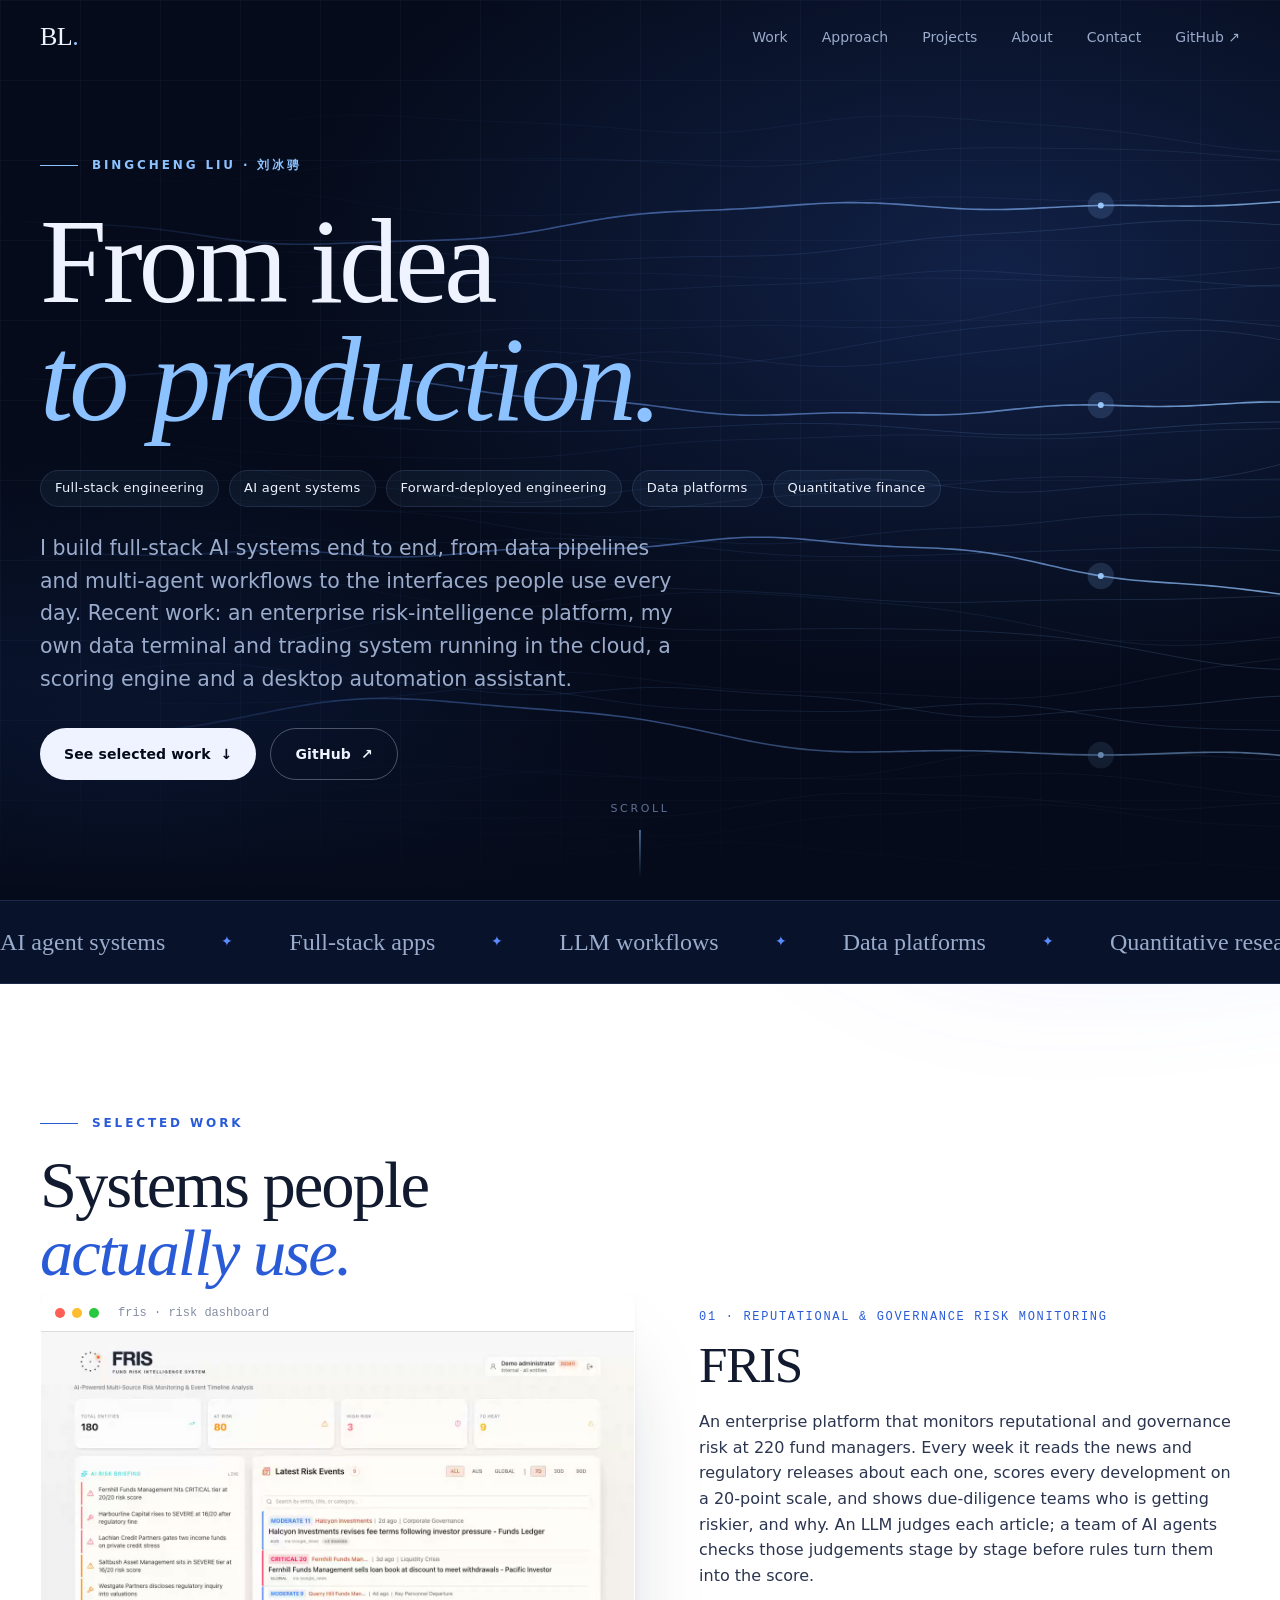
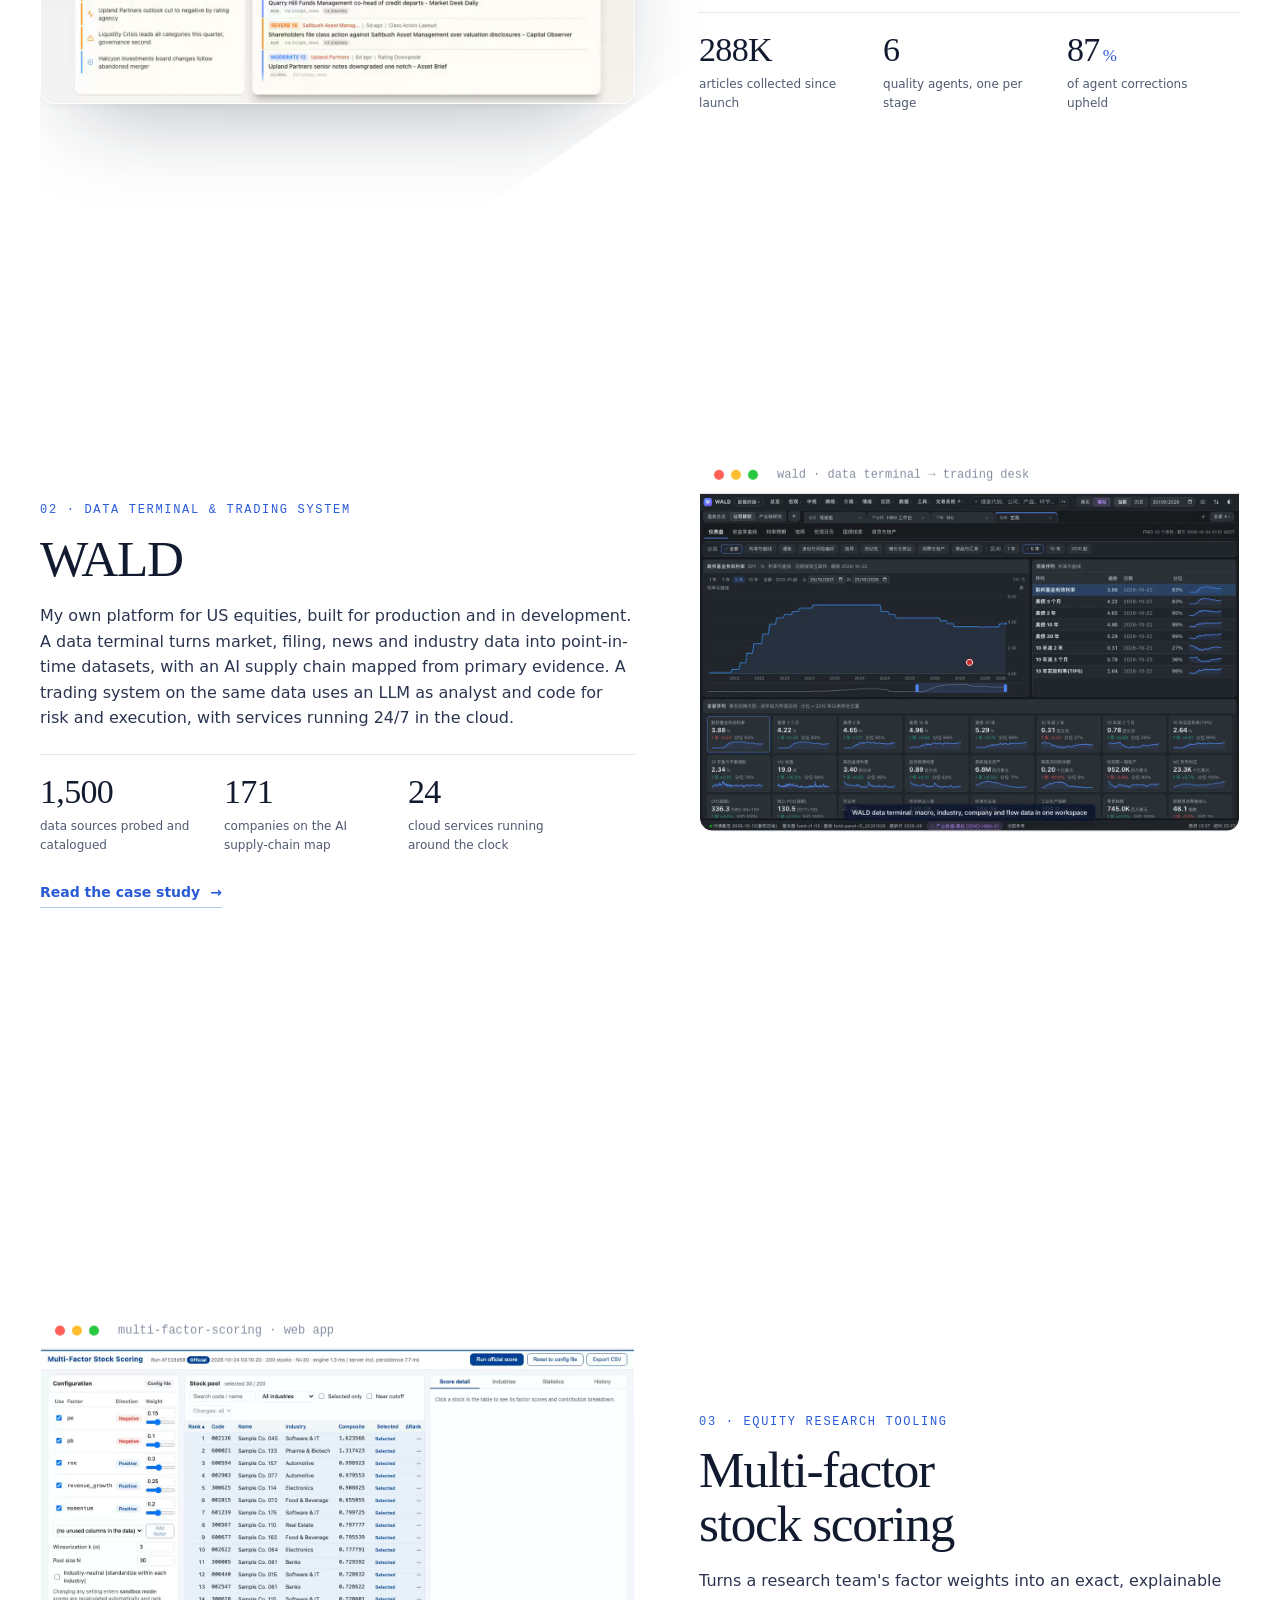
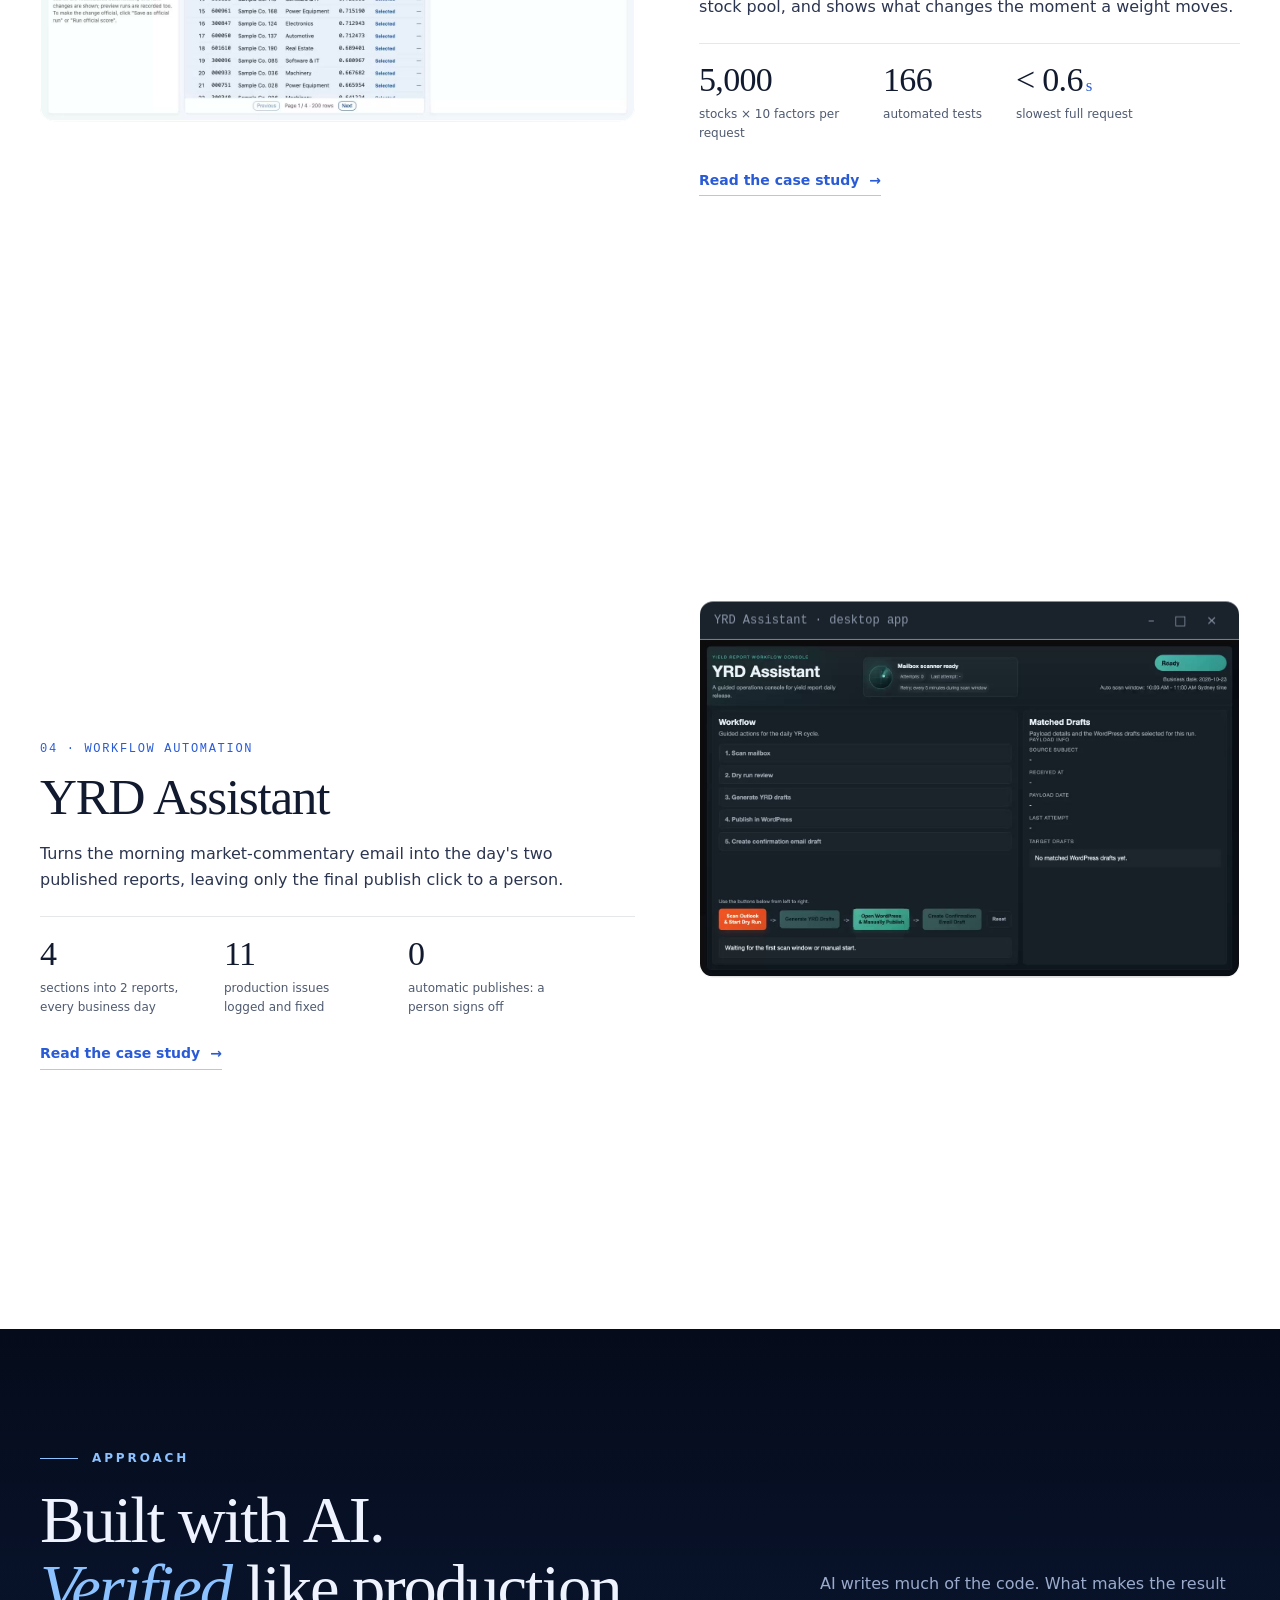
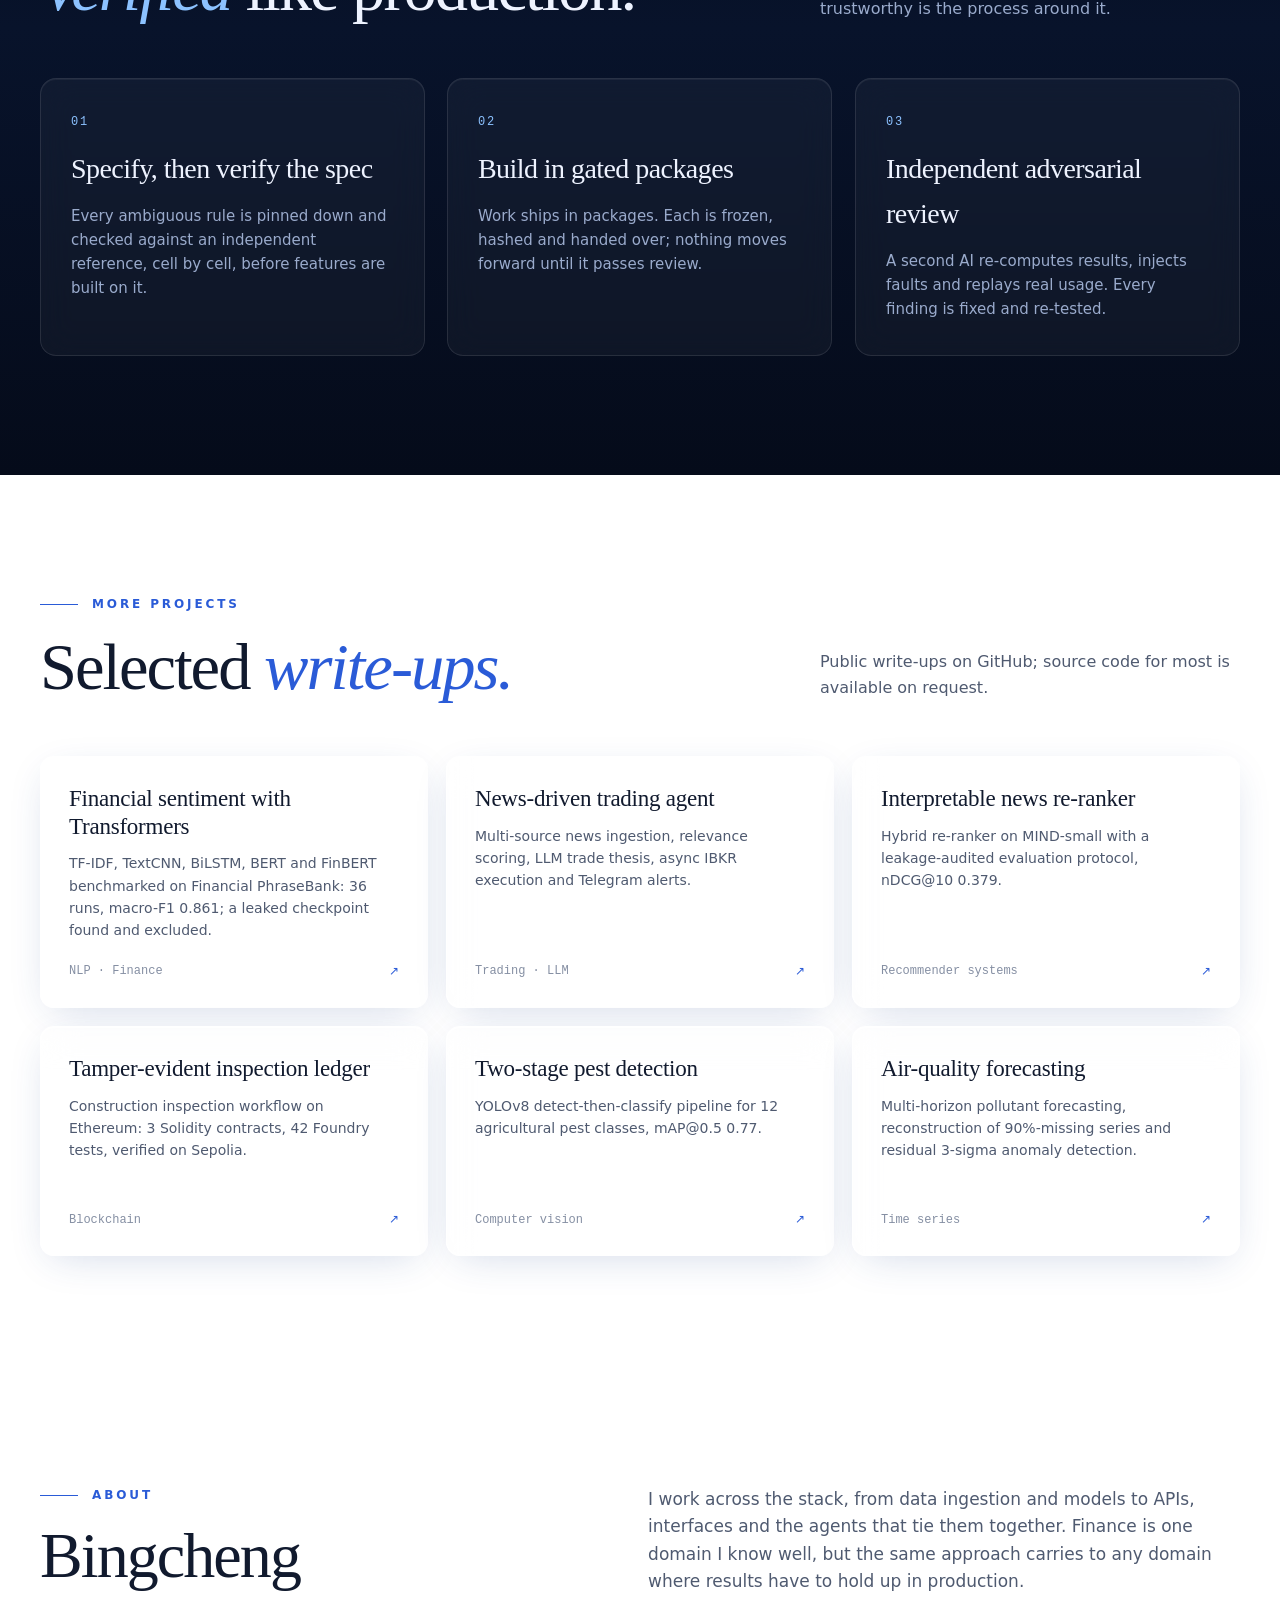
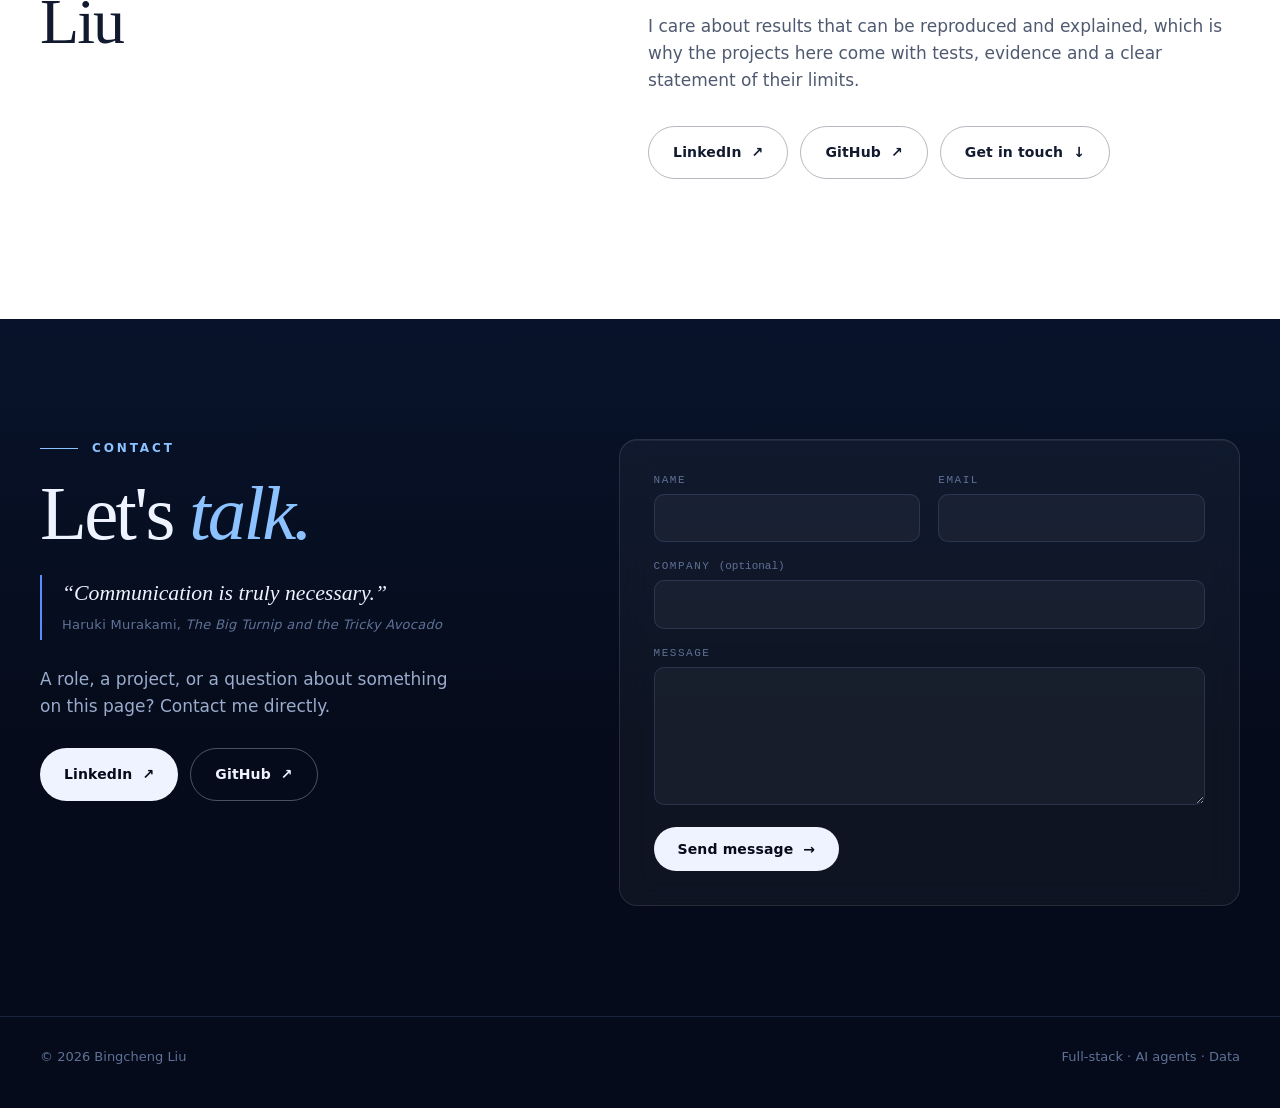
==== commit 8fedaf1c: "Add WALD case study (data terminal + trading system) as project 02" ====
--- a/index.html
+++ b/index.html
@@ -10,7 +10,7 @@
 <meta property="og:title" content="Bingcheng Liu — Full-stack AI & Agent Systems">
 <meta property="og:description" content="Full-stack, AI agent and data projects taken to production, with real product walkthroughs.">
 <meta property="og:image" content="/assets/multifactor/poster.jpg?v=2">
-<link rel="stylesheet" href="/assets/site.css?v=20261025a">
+<link rel="stylesheet" href="/assets/site.css?v=20261026a">
 </head>
 <body>
 <a class="skip" href="#main">Skip to content</a>
@@ -36,7 +36,7 @@
       <div class="eyebrow">Bingcheng Liu · 刘冰骋</div>
       <h1 id="hero-title"><span class="w" style="animation-delay:.05s">From</span> <span class="w" style="animation-delay:.17s">idea</span><br><span class="w accent" style="animation-delay:.32s">to</span> <span class="w accent" style="animation-delay:.44s">production.</span></h1>
       <ul class="roles" aria-label="Focus areas"><li>Full-stack engineering</li><li>AI agent systems</li><li>Forward-deployed engineering</li><li>Data platforms</li><li>Quantitative finance</li></ul>
-      <p class="lede">I build full-stack AI systems end to end, from data pipelines and multi-agent workflows to the interfaces people use every day. Recent work: an enterprise risk-intelligence platform, a research scoring engine and a desktop automation assistant.</p>
+      <p class="lede">I build full-stack AI systems end to end, from data pipelines and multi-agent workflows to the interfaces people use every day. Recent work: an enterprise risk-intelligence platform, my own data terminal and trading system running in the cloud, a scoring engine and a desktop automation assistant.</p>
       <div class="cta">
         <a class="btn solid" href="#work">See selected work <span aria-hidden="true">↓</span></a>
         <a class="btn ghost" href="https://github.com/bensonliu-sudo">GitHub <span aria-hidden="true">↗</span></a>
@@ -77,12 +77,31 @@
         </article>
 
         <article class="prow flip">
+          <a class="frame rv" href="/work/wald" aria-label="WALD case study">
+            <div class="frame-bar" aria-hidden="true"><i></i><i></i><i></i><span>wald · data terminal → trading desk</span></div>
+            <video data-auto src="/assets/wald/demo.mp4?v=1" poster="/assets/wald/poster.jpg?v=1" muted loop playsinline preload="auto" aria-label="Screen recording of the WALD data terminal and trading desk"></video>
+          </a>
+          <div class="proj">
+            <div class="proj-num rv">02 · DATA TERMINAL &amp; TRADING SYSTEM</div>
+            <h3 class="rv d1">WALD</h3>
+            <p class="lead rv d2">My own platform for US equities, built for production and in development. A data terminal turns market, filing, news and industry data into point-in-time datasets, with an AI supply chain mapped from primary evidence. A trading system on the same data uses an LLM as analyst and code for risk and execution, with services running 24/7 in the cloud.</p>
+            <div class="mini rv d2">
+              <div><b data-count="1500" data-sep="1">1,500</b><span>data sources probed and catalogued</span></div>
+              <div><b data-count="171">171</b><span>companies on the AI supply-chain map</span></div>
+              <div><b data-count="24">24</b><span>cloud services running around the clock</span></div>
+            </div>
+            <div class="tags rv d3"><span class="tag">Python</span><span class="tag">PostgreSQL</span><span class="tag">LLM agents</span><span class="tag">Azure</span><span class="tag">Vanilla JS</span></div>
+            <a class="more-link rv d4" href="/work/wald">Read the case study <span aria-hidden="true">→</span></a>
+          </div>
+        </article>
+
+        <article class="prow">
           <a class="frame rv" href="/work/multifactor-scoring" aria-label="Multi-factor stock scoring case study">
             <div class="frame-bar" aria-hidden="true"><i></i><i></i><i></i><span>multi-factor-scoring · web app</span></div>
             <video data-auto src="/assets/multifactor/demo.mp4?v=2" poster="/assets/multifactor/poster.jpg?v=2" muted loop playsinline preload="auto" aria-label="Screen recording of the multi-factor scoring tool"></video>
           </a>
           <div class="proj">
-            <div class="proj-num rv">02 · EQUITY RESEARCH TOOLING</div>
+            <div class="proj-num rv">03 · EQUITY RESEARCH TOOLING</div>
             <h3 class="rv d1">Multi-factor<br>stock scoring</h3>
             <p class="lead rv d2">Turns a research team's factor weights into an exact, explainable stock pool, and shows what changes the moment a weight moves.</p>
             <div class="mini rv d2">
@@ -95,13 +114,13 @@
           </div>
         </article>
 
-        <article class="prow">
+        <article class="prow flip">
           <a class="frame win rv" href="/work/yrd-assistant" aria-label="YRD Assistant case study">
             <div class="frame-bar" aria-hidden="true"><span>YRD Assistant · desktop app</span><em>– □ ×</em></div>
             <video data-auto src="/assets/yrd/demo.mp4?v=2" poster="/assets/yrd/poster.jpg?v=2" muted loop playsinline preload="auto" aria-label="Screen recording of the YRD Assistant desktop app"></video>
           </a>
           <div class="proj">
-            <div class="proj-num rv">03 · WORKFLOW AUTOMATION</div>
+            <div class="proj-num rv">04 · WORKFLOW AUTOMATION</div>
             <h3 class="rv d1">YRD Assistant</h3>
             <p class="lead rv d2">Turns the morning market-commentary email into the day's two published reports, leaving only the final publish click to a person.</p>
             <div class="mini rv d2">
@@ -190,6 +209,6 @@
 
 <footer class="theme-dark"><div class="foot"><span>© 2026 Bingcheng Liu</span><span>Full-stack · AI agents · Data</span></div></footer>
 
-<script src="/assets/site.js?v=20261025a"></script>
+<script src="/assets/site.js?v=20261026a"></script>
 </body>
 </html>
--- a/assets/site.css
+++ b/assets/site.css
@@ -361,7 +361,7 @@
 .wipe.wipe-t{clip-path:none;opacity:0;transform:perspective(1400px) rotateX(28deg) translateY(60px) scale(.94);transform-origin:50% 100%;
   transition:opacity 1.1s cubic-bezier(.2,.75,.2,1),transform 1.3s cubic-bezier(.2,.75,.2,1)}
 .wipe.wipe-t.in{opacity:1;transform:none}
-/* entrance set v2: FRIS circle, multi-factor opens from the middle, YRD curtain drops from the top */
+/* entrance set v2: FRIS diagonal, WALD sweeps left→right (wipe-l above), multi-factor opens from the middle, YRD curtain drops from the top */
 .wipe.wipe-s{clip-path:inset(0 50% 0 50% round 14px)}
 .wipe.wipe-s.in{clip-path:inset(0 0 0 0 round 14px)}
 .wipe.wipe-d{clip-path:inset(0 0 100% 0 round 14px)}
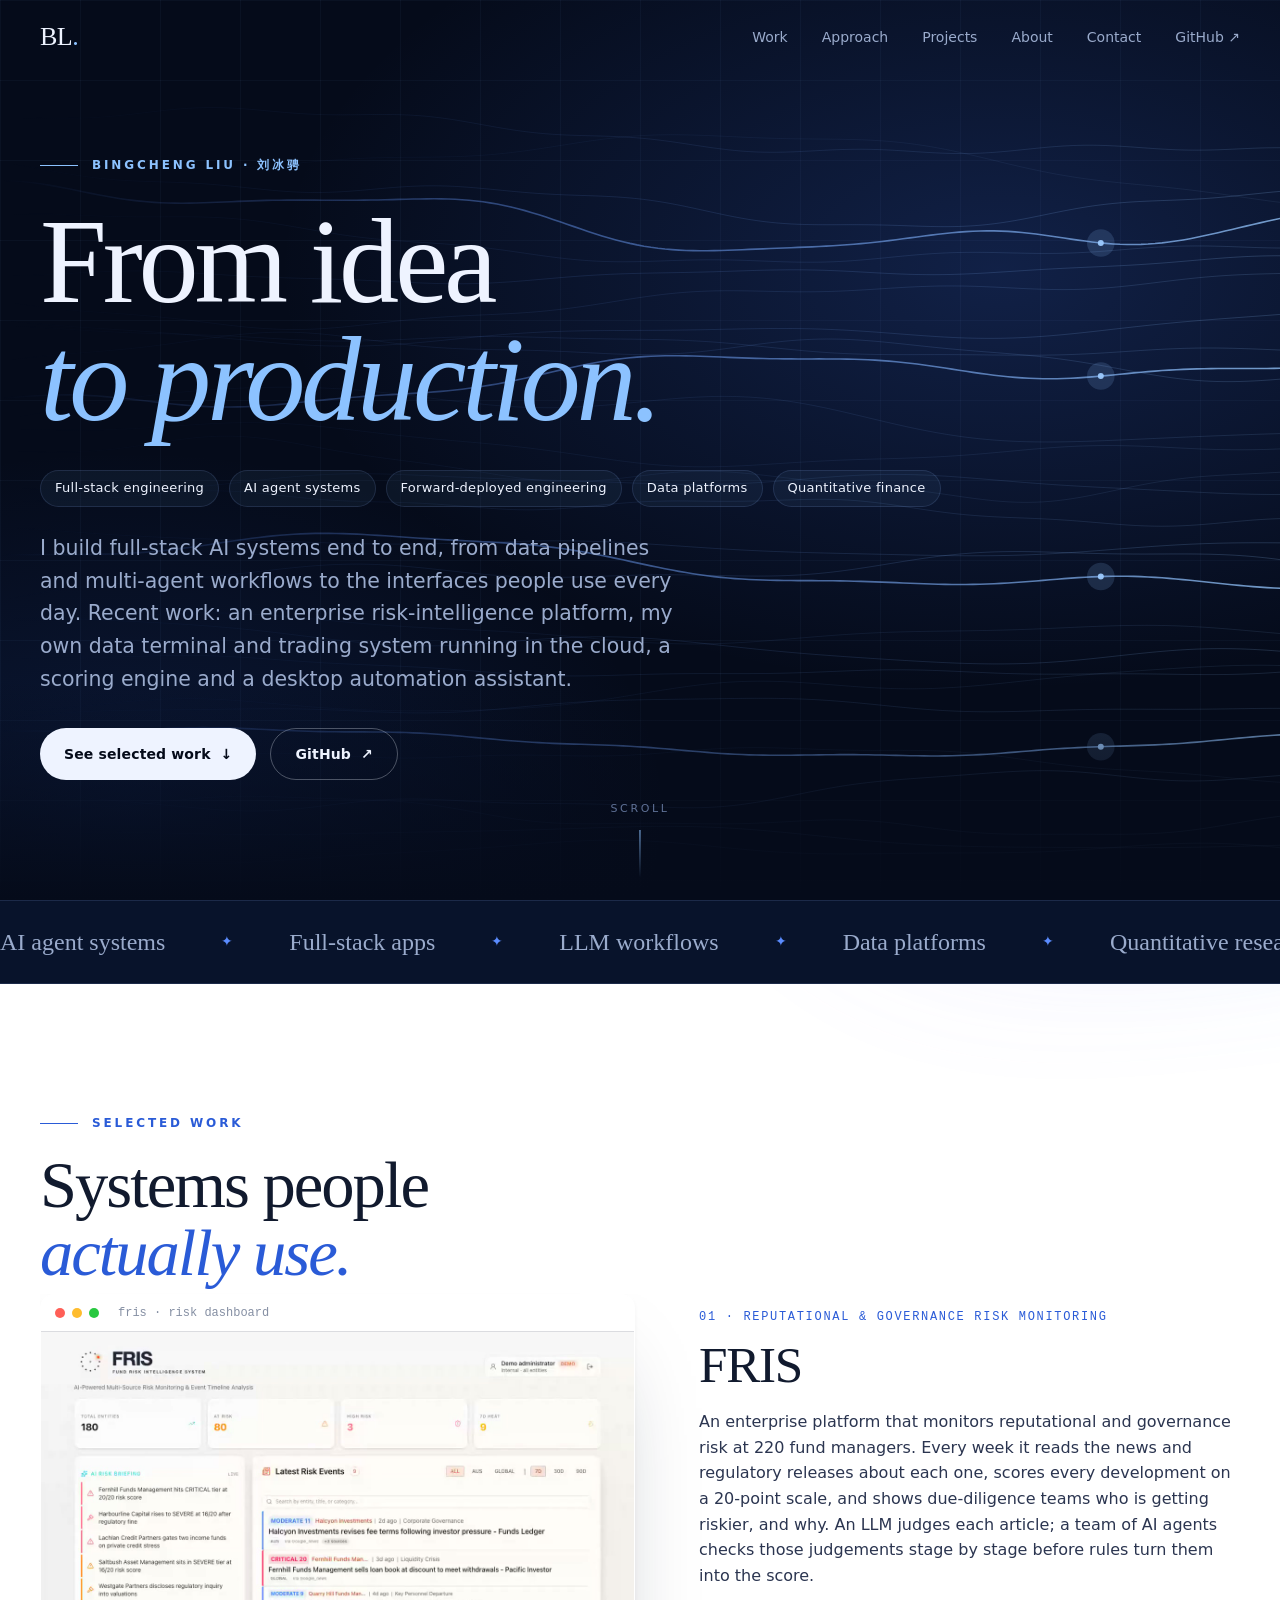
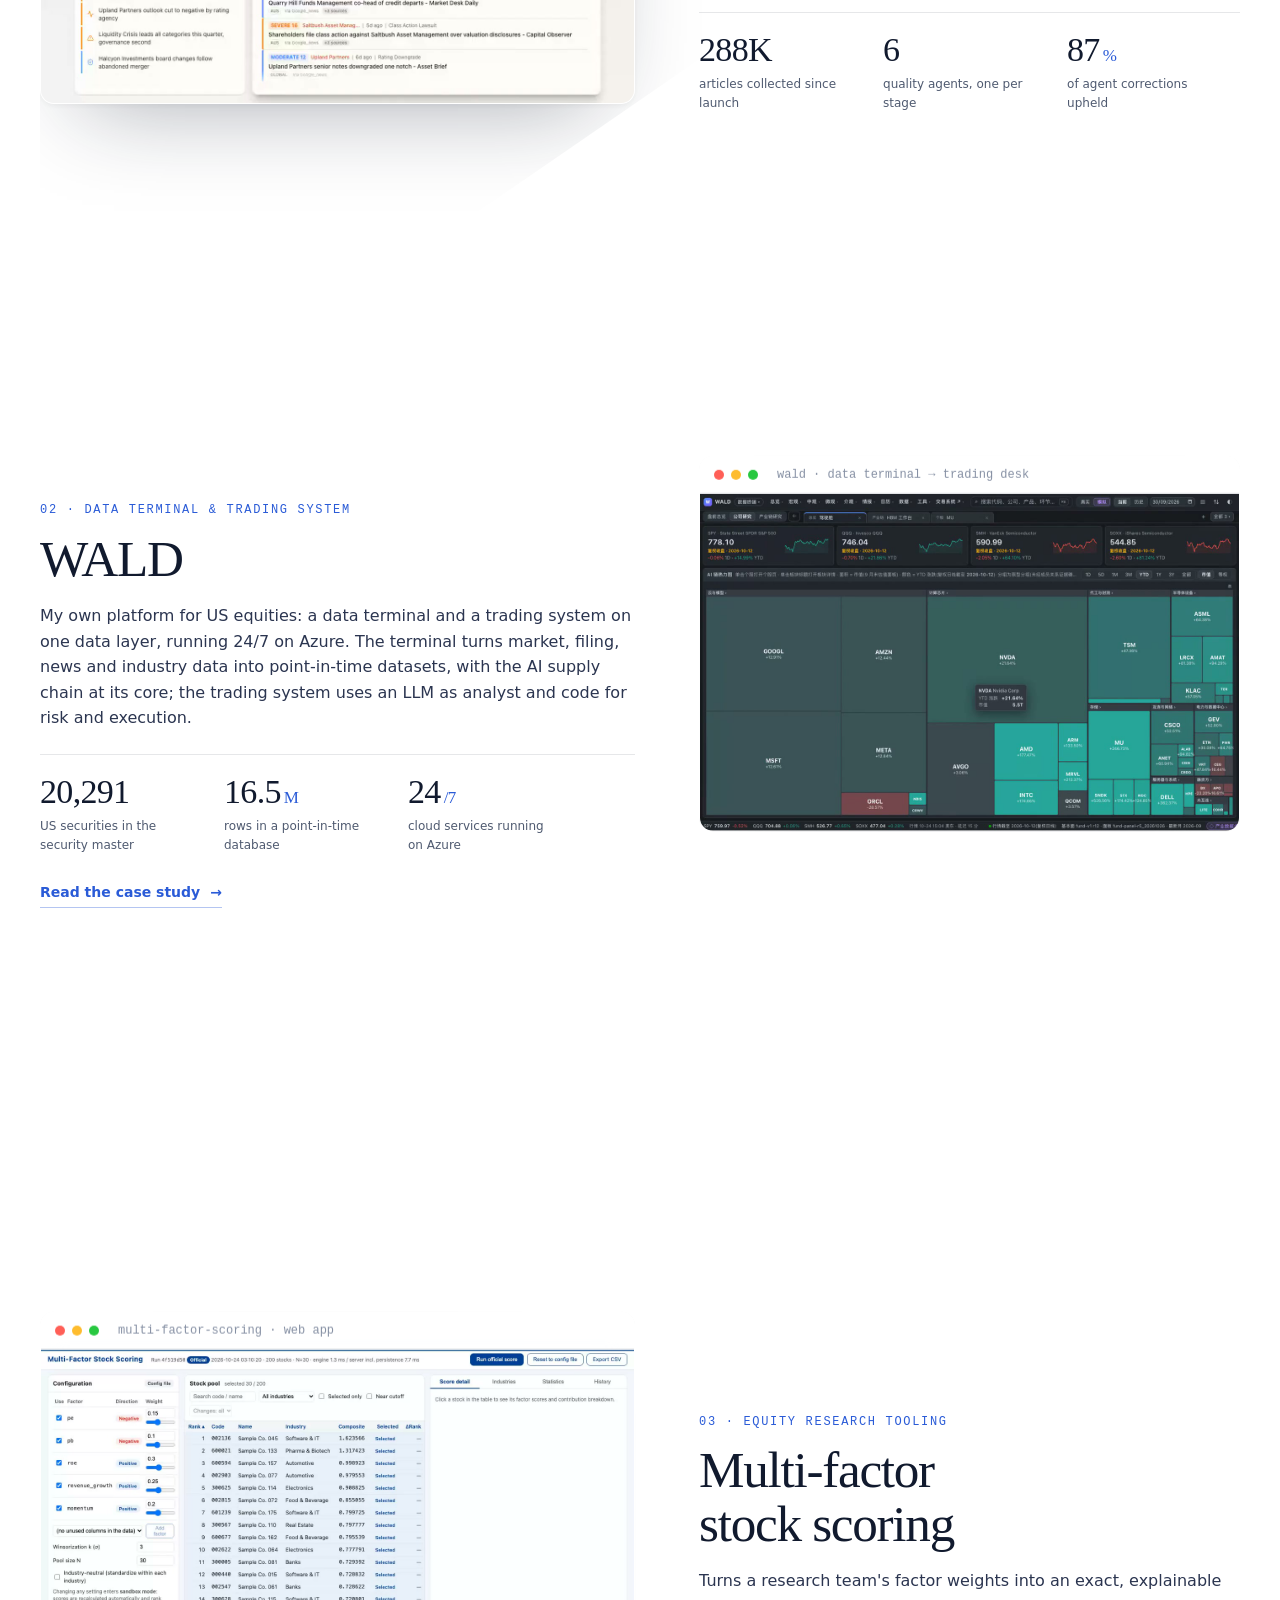
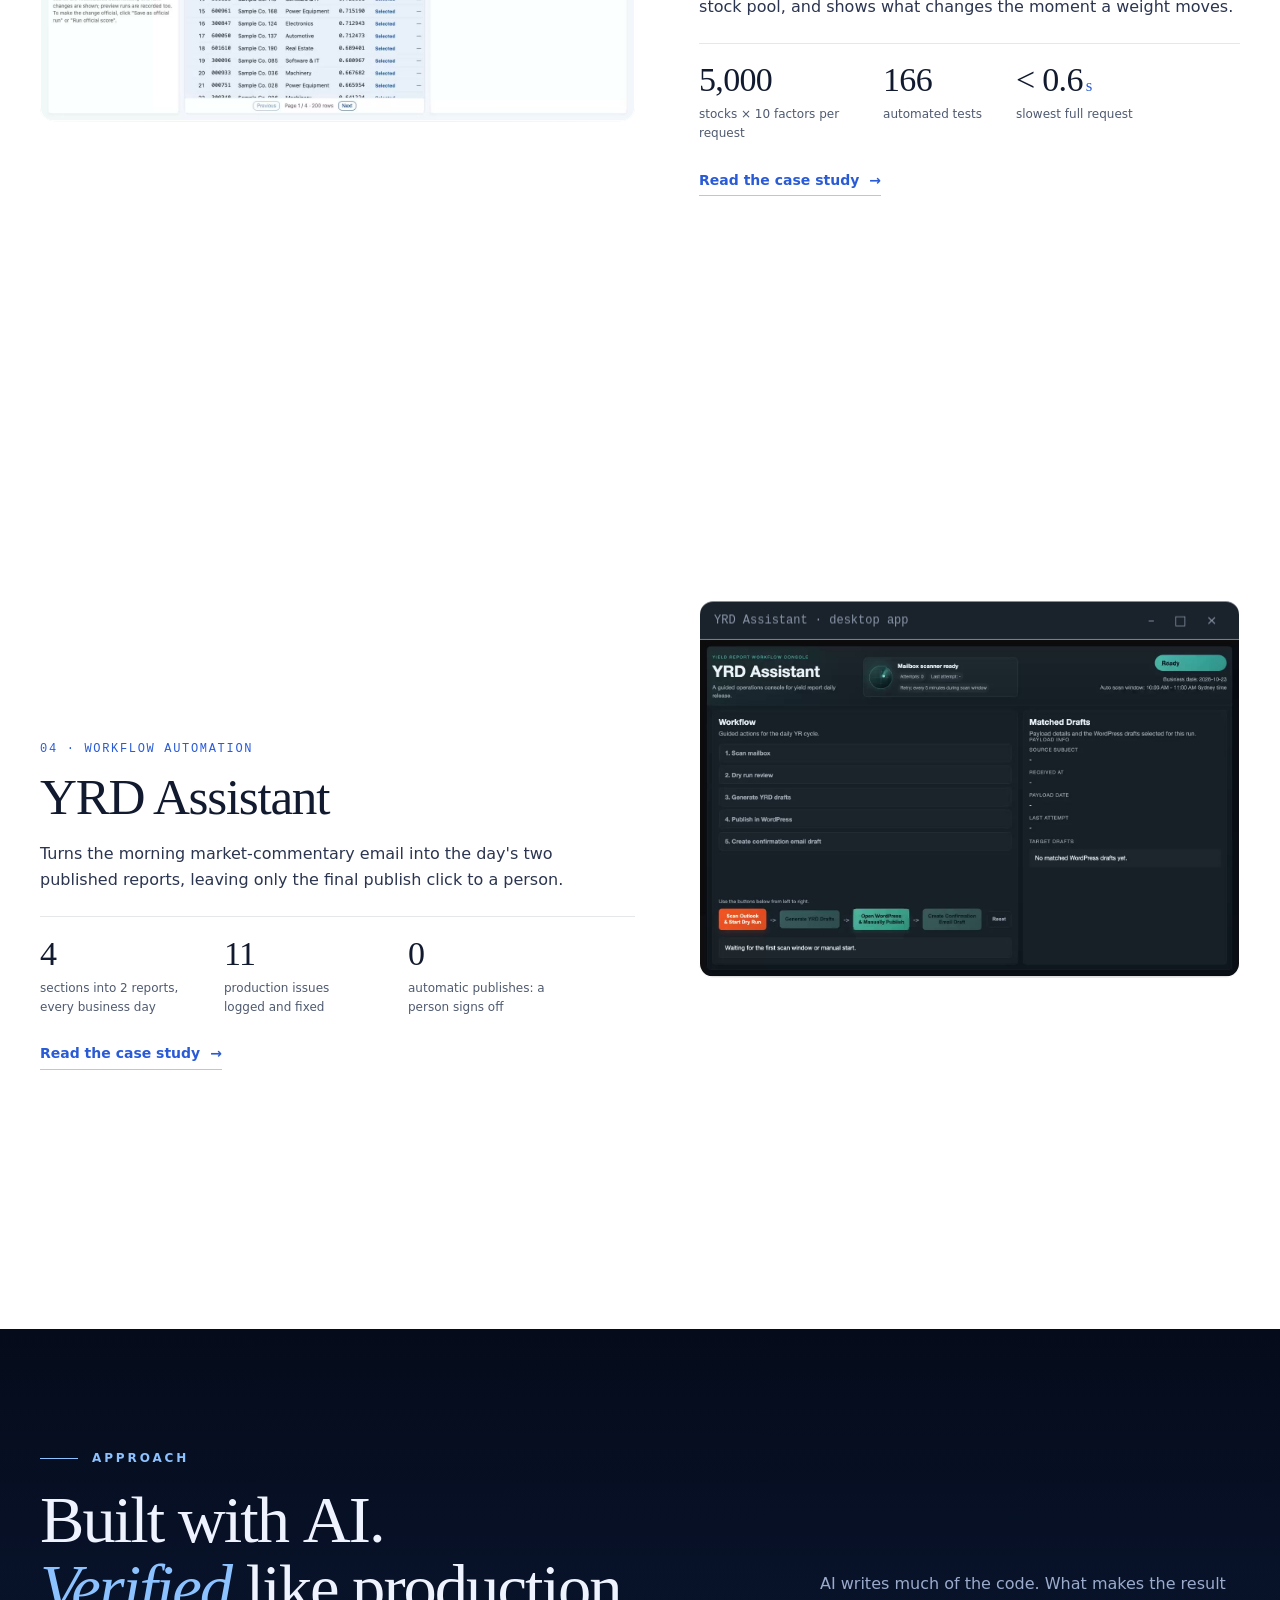
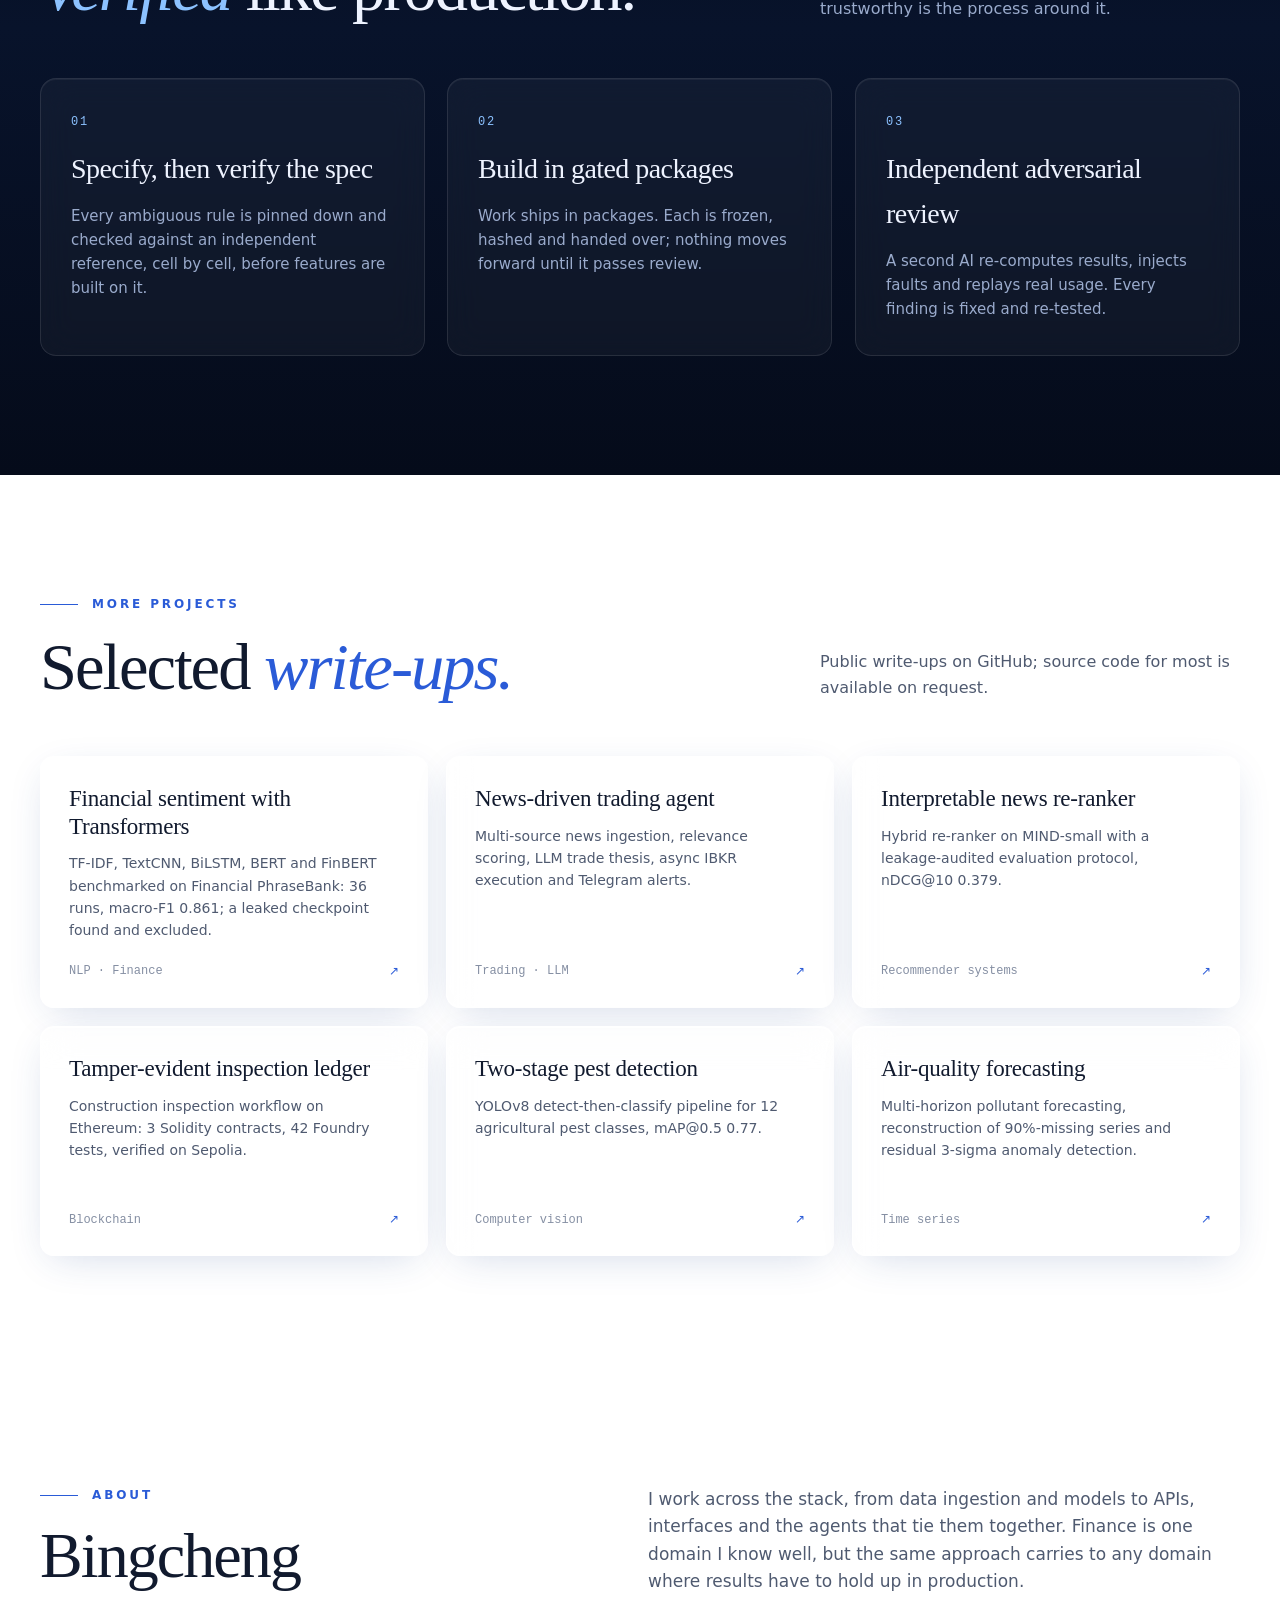
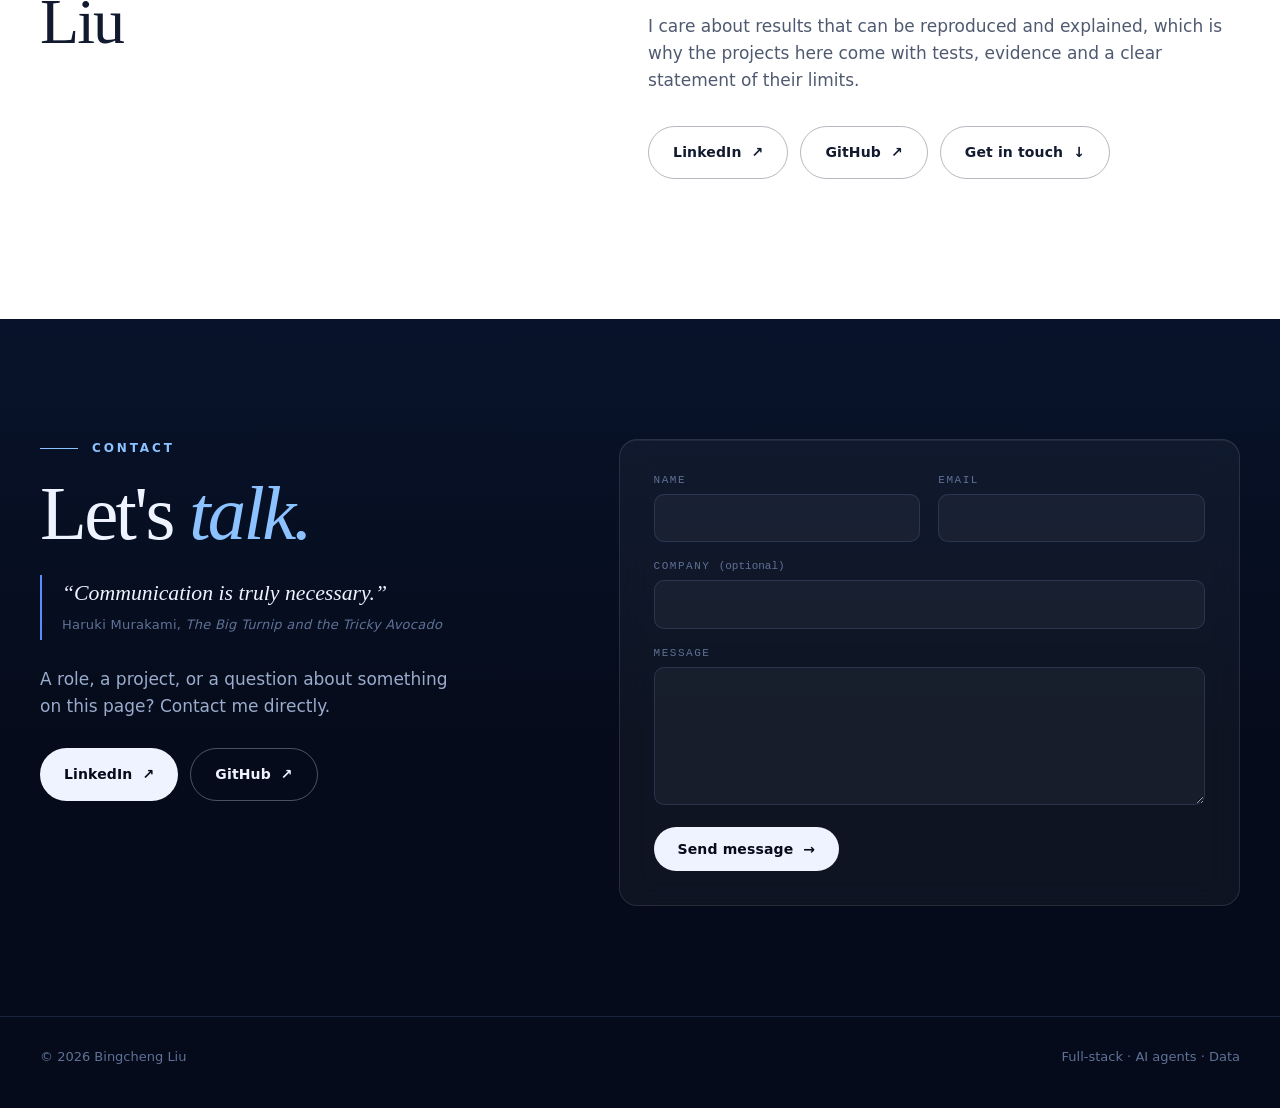
==== commit 70093b6e: "WALD: chart-led recording, cockpit cover, stronger numbers and cloud section" ====
--- a/index.html
+++ b/index.html
@@ -79,16 +79,16 @@
         <article class="prow flip">
           <a class="frame rv" href="/work/wald" aria-label="WALD case study">
             <div class="frame-bar" aria-hidden="true"><i></i><i></i><i></i><span>wald · data terminal → trading desk</span></div>
-            <video data-auto src="/assets/wald/demo.mp4?v=1" poster="/assets/wald/poster.jpg?v=1" muted loop playsinline preload="auto" aria-label="Screen recording of the WALD data terminal and trading desk"></video>
+            <video data-auto src="/assets/wald/demo.mp4?v=2" poster="/assets/wald/poster.jpg?v=2" muted loop playsinline preload="auto" aria-label="Screen recording of the WALD data terminal and trading desk"></video>
           </a>
           <div class="proj">
             <div class="proj-num rv">02 · DATA TERMINAL &amp; TRADING SYSTEM</div>
             <h3 class="rv d1">WALD</h3>
-            <p class="lead rv d2">My own platform for US equities, built for production and in development. A data terminal turns market, filing, news and industry data into point-in-time datasets, with an AI supply chain mapped from primary evidence. A trading system on the same data uses an LLM as analyst and code for risk and execution, with services running 24/7 in the cloud.</p>
-            <div class="mini rv d2">
-              <div><b data-count="1500" data-sep="1">1,500</b><span>data sources probed and catalogued</span></div>
-              <div><b data-count="171">171</b><span>companies on the AI supply-chain map</span></div>
-              <div><b data-count="24">24</b><span>cloud services running around the clock</span></div>
+            <p class="lead rv d2">My own platform for US equities: a data terminal and a trading system on one data layer, running 24/7 on Azure. The terminal turns market, filing, news and industry data into point-in-time datasets, with the AI supply chain at its core; the trading system uses an LLM as analyst and code for risk and execution.</p>
+            <div class="mini rv d2">
+              <div><b data-count="20291" data-sep="1">20,291</b><span>US securities in the security master</span></div>
+              <div><b>16.5<small>M</small></b><span>rows in a point-in-time database</span></div>
+              <div><b>24<small>/7</small></b><span>cloud services running on Azure</span></div>
             </div>
             <div class="tags rv d3"><span class="tag">Python</span><span class="tag">PostgreSQL</span><span class="tag">LLM agents</span><span class="tag">Azure</span><span class="tag">Vanilla JS</span></div>
             <a class="more-link rv d4" href="/work/wald">Read the case study <span aria-hidden="true">→</span></a>
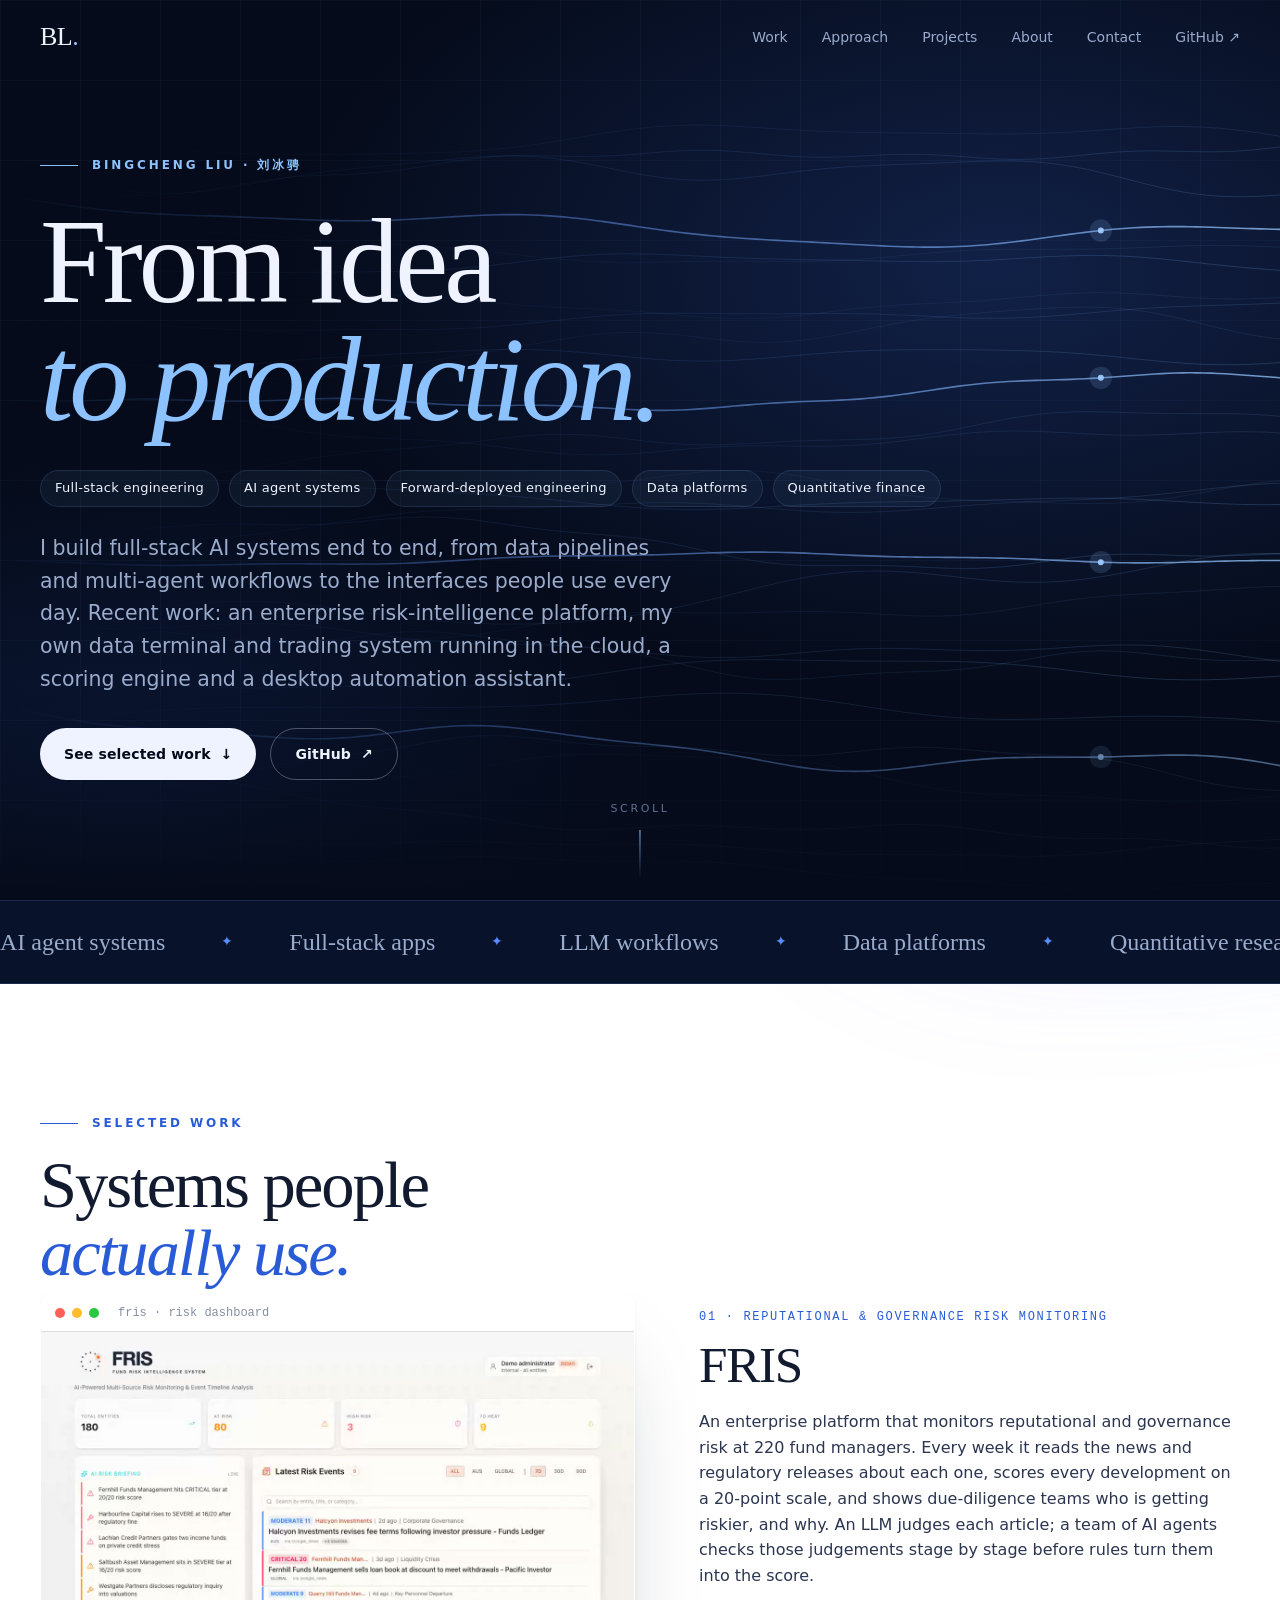
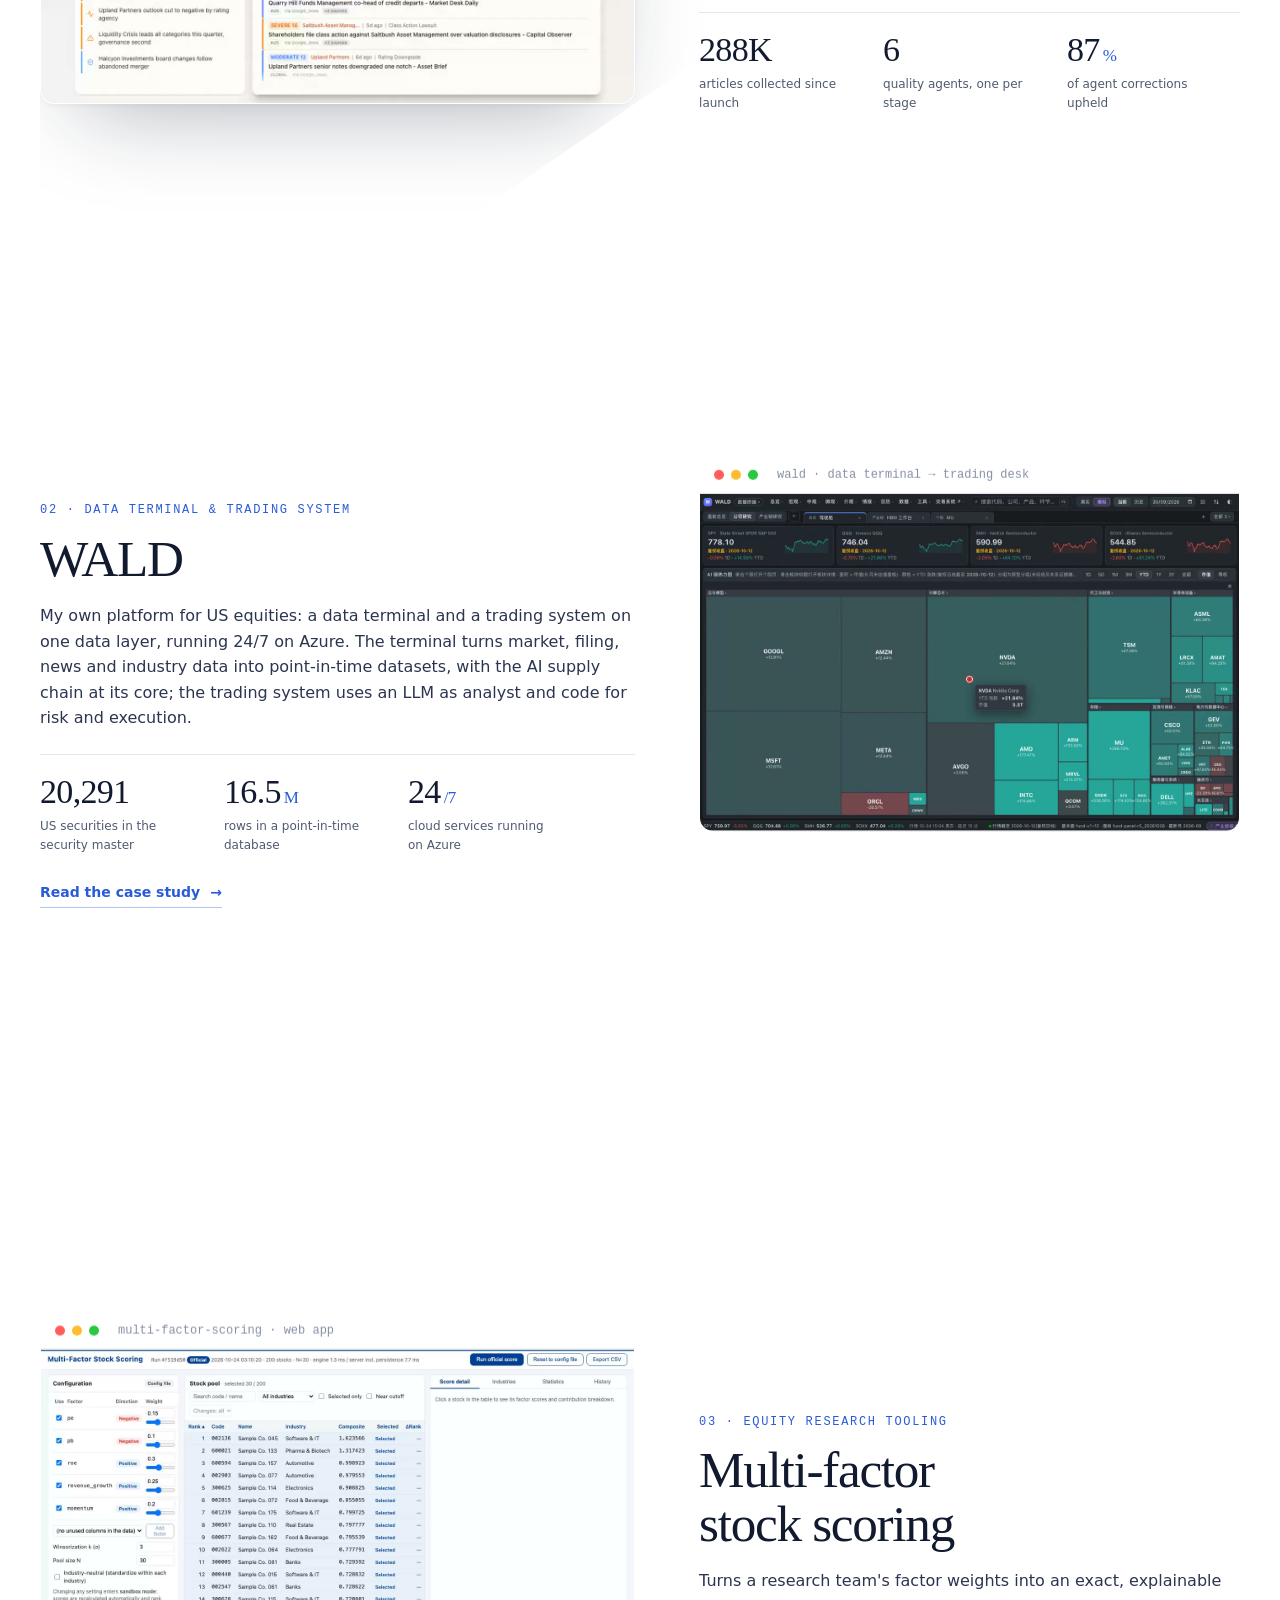
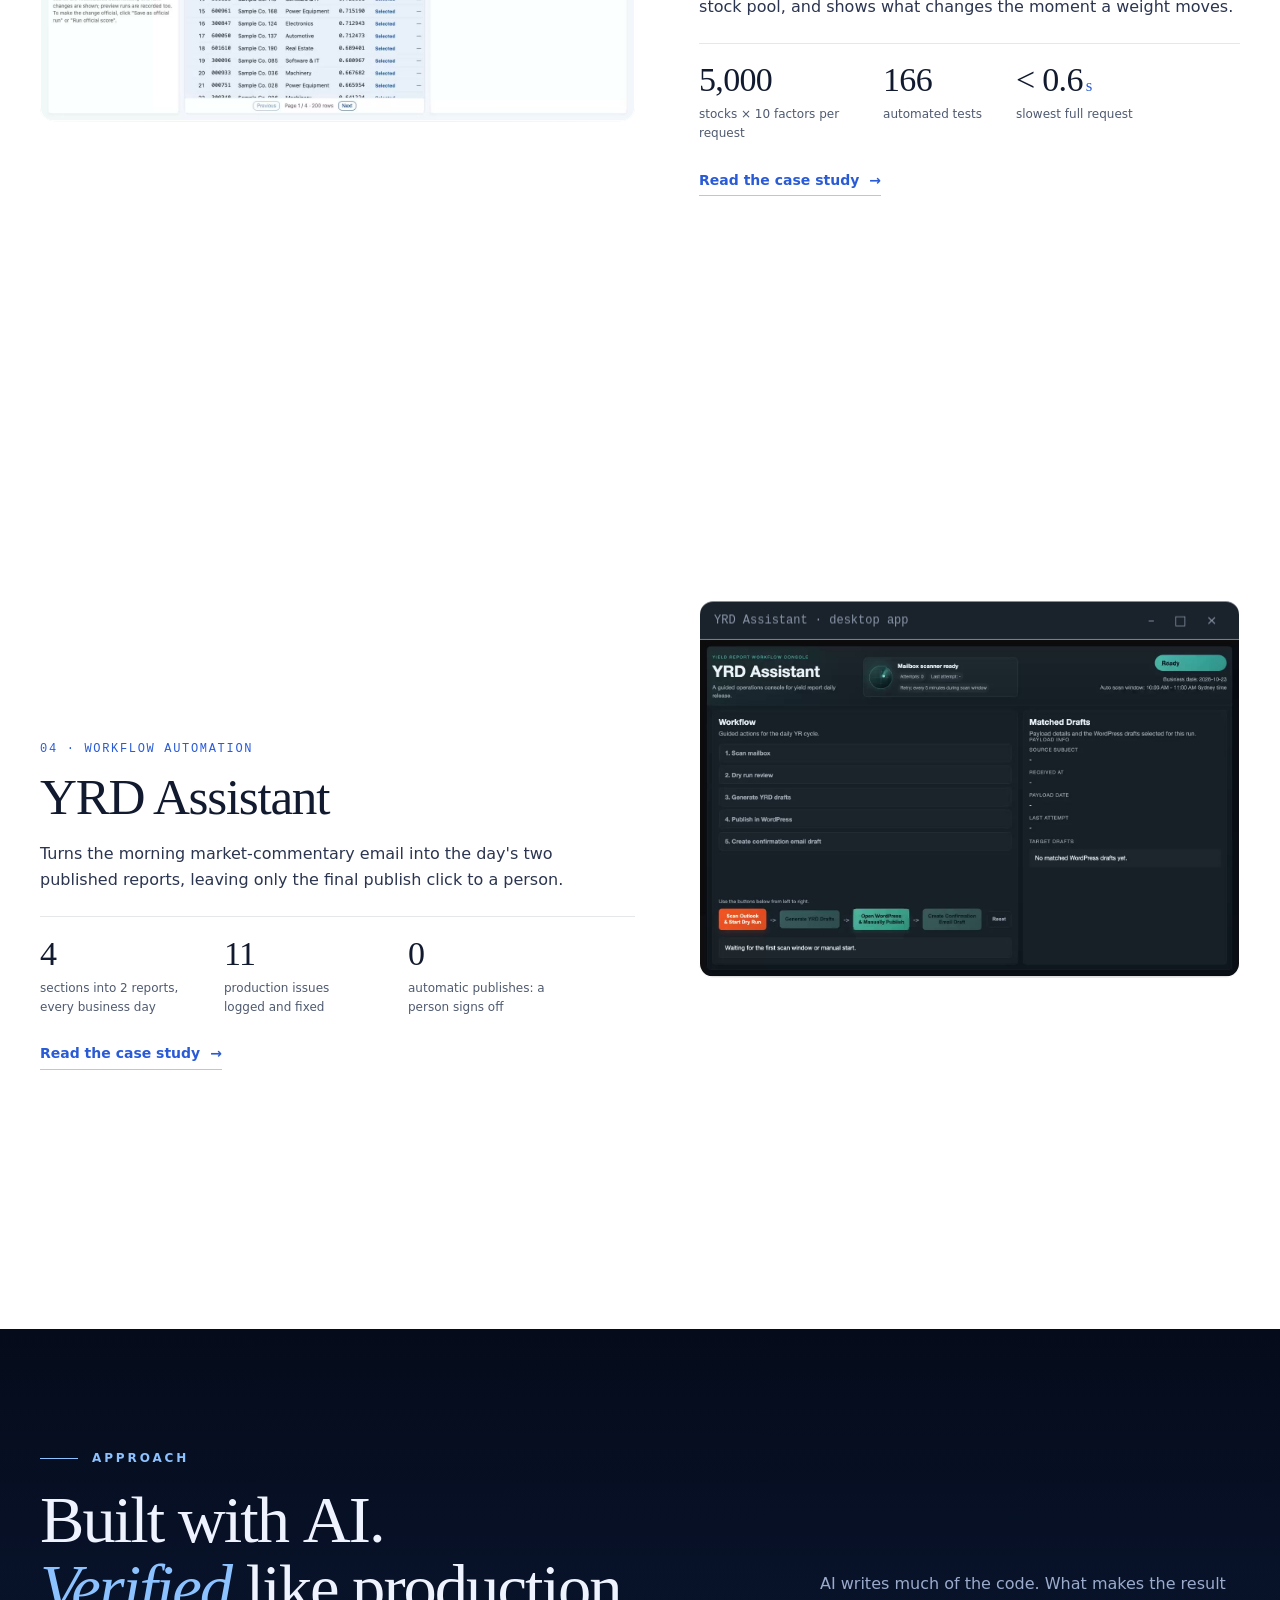
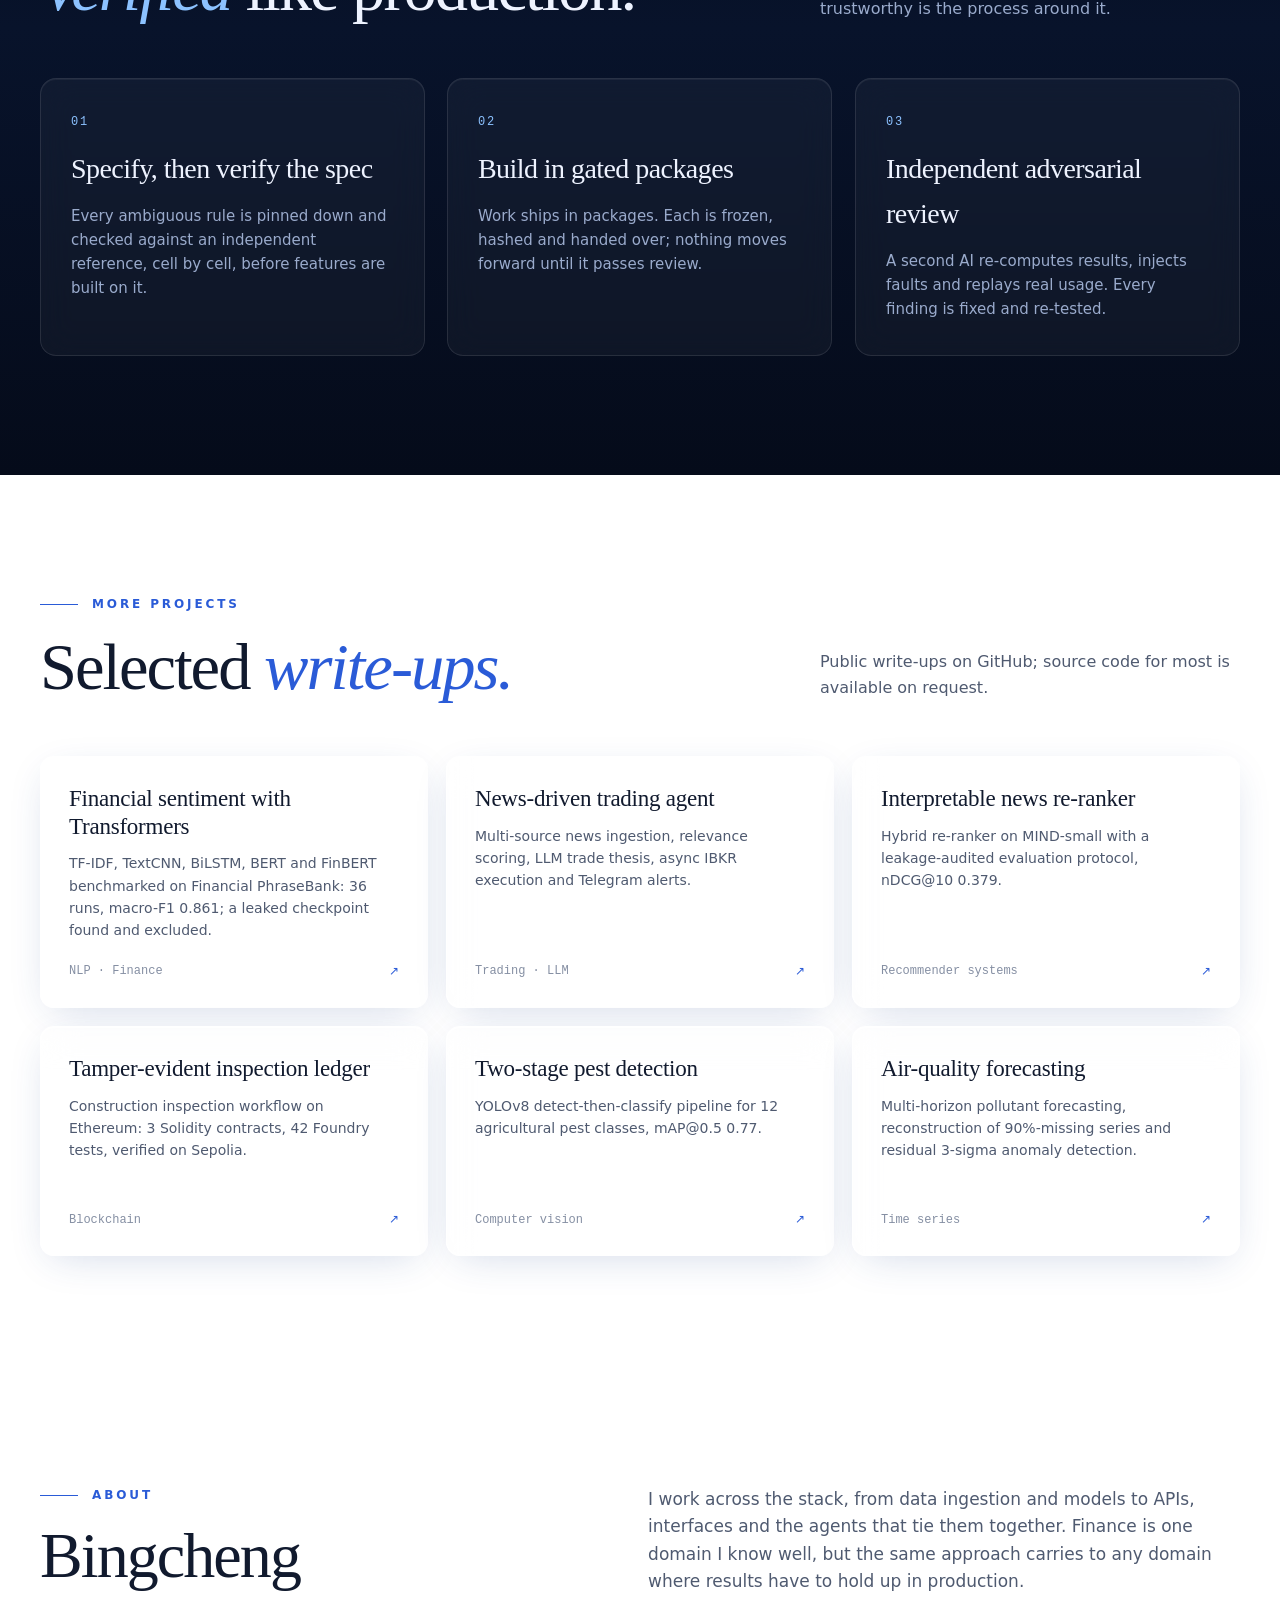
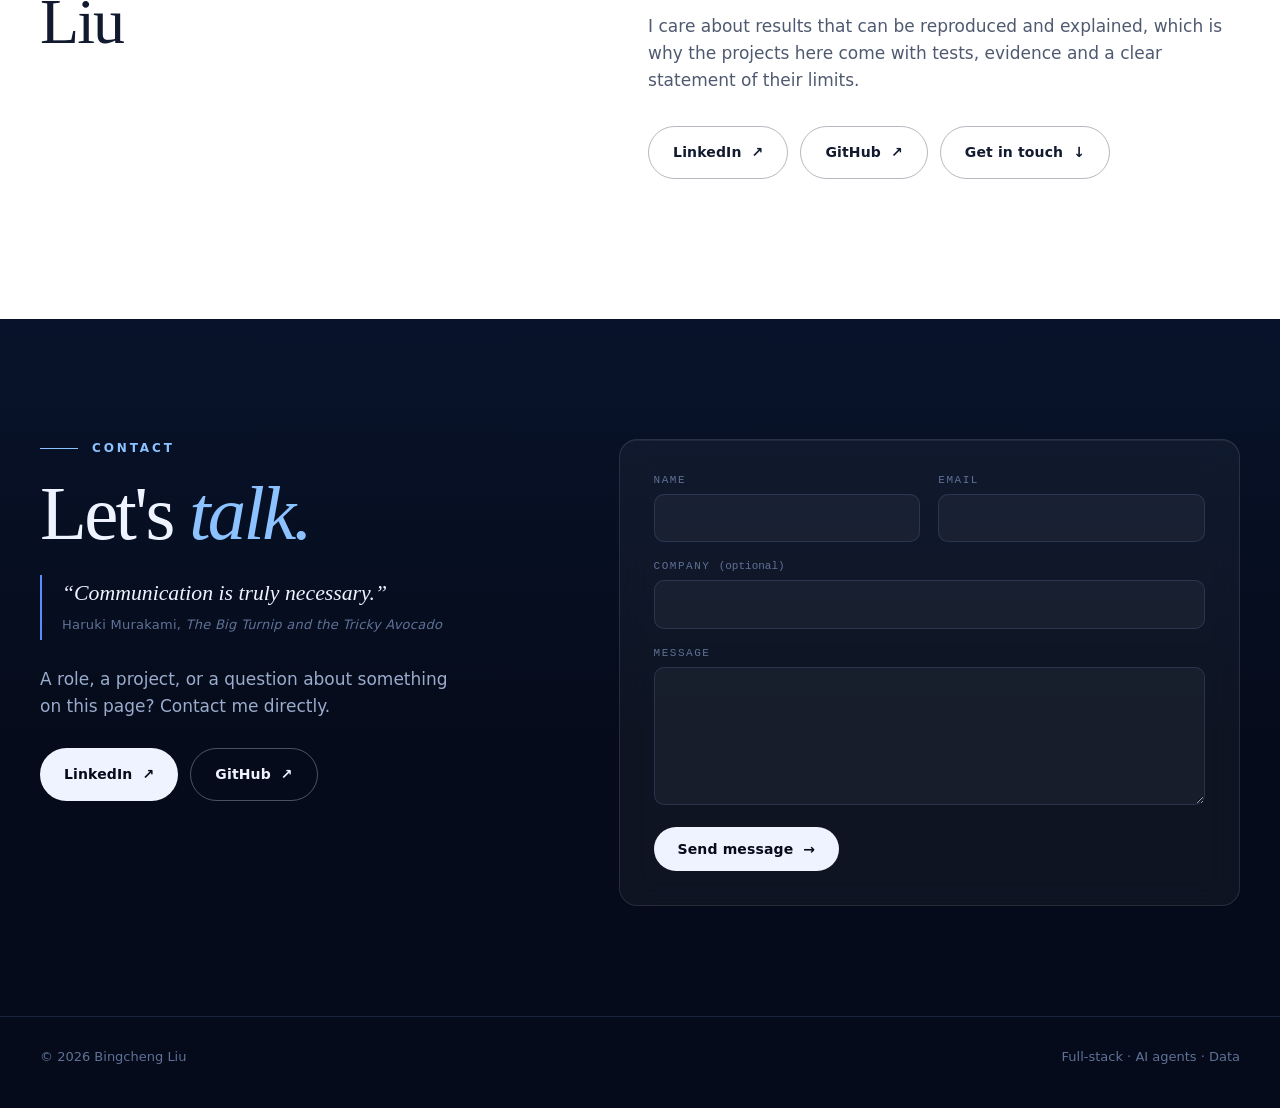
==== commit 41c48f55: "Fix caption blinks in walkthrough videos; re-record WALD without mid-recording stills" ====
--- a/index.html
+++ b/index.html
@@ -60,7 +60,7 @@
         <article class="prow">
           <a class="frame rv" href="/work/fris" aria-label="FRIS case study">
             <div class="frame-bar" aria-hidden="true"><i></i><i></i><i></i><span>fris · risk dashboard</span></div>
-            <video data-auto src="/assets/fris/demo.mp4?v=2" poster="/assets/fris/poster.jpg?v=2" muted loop playsinline preload="auto" aria-label="Screen recording of the FRIS risk intelligence platform on synthetic data"></video>
+            <video data-auto src="/assets/fris/demo.mp4?v=3" poster="/assets/fris/poster.jpg?v=2" muted loop playsinline preload="auto" aria-label="Screen recording of the FRIS risk intelligence platform on synthetic data"></video>
           </a>
           <div class="proj">
             <div class="proj-num rv">01 · REPUTATIONAL &amp; GOVERNANCE RISK MONITORING</div>
@@ -79,7 +79,7 @@
         <article class="prow flip">
           <a class="frame rv" href="/work/wald" aria-label="WALD case study">
             <div class="frame-bar" aria-hidden="true"><i></i><i></i><i></i><span>wald · data terminal → trading desk</span></div>
-            <video data-auto src="/assets/wald/demo.mp4?v=2" poster="/assets/wald/poster.jpg?v=2" muted loop playsinline preload="auto" aria-label="Screen recording of the WALD data terminal and trading desk"></video>
+            <video data-auto src="/assets/wald/demo.mp4?v=3" poster="/assets/wald/poster.jpg?v=3" muted loop playsinline preload="auto" aria-label="Screen recording of the WALD data terminal and trading desk"></video>
           </a>
           <div class="proj">
             <div class="proj-num rv">02 · DATA TERMINAL &amp; TRADING SYSTEM</div>
@@ -98,7 +98,7 @@
         <article class="prow">
           <a class="frame rv" href="/work/multifactor-scoring" aria-label="Multi-factor stock scoring case study">
             <div class="frame-bar" aria-hidden="true"><i></i><i></i><i></i><span>multi-factor-scoring · web app</span></div>
-            <video data-auto src="/assets/multifactor/demo.mp4?v=2" poster="/assets/multifactor/poster.jpg?v=2" muted loop playsinline preload="auto" aria-label="Screen recording of the multi-factor scoring tool"></video>
+            <video data-auto src="/assets/multifactor/demo.mp4?v=3" poster="/assets/multifactor/poster.jpg?v=2" muted loop playsinline preload="auto" aria-label="Screen recording of the multi-factor scoring tool"></video>
           </a>
           <div class="proj">
             <div class="proj-num rv">03 · EQUITY RESEARCH TOOLING</div>
@@ -117,7 +117,7 @@
         <article class="prow flip">
           <a class="frame win rv" href="/work/yrd-assistant" aria-label="YRD Assistant case study">
             <div class="frame-bar" aria-hidden="true"><span>YRD Assistant · desktop app</span><em>– □ ×</em></div>
-            <video data-auto src="/assets/yrd/demo.mp4?v=2" poster="/assets/yrd/poster.jpg?v=2" muted loop playsinline preload="auto" aria-label="Screen recording of the YRD Assistant desktop app"></video>
+            <video data-auto src="/assets/yrd/demo.mp4?v=3" poster="/assets/yrd/poster.jpg?v=2" muted loop playsinline preload="auto" aria-label="Screen recording of the YRD Assistant desktop app"></video>
           </a>
           <div class="proj">
             <div class="proj-num rv">04 · WORKFLOW AUTOMATION</div>
